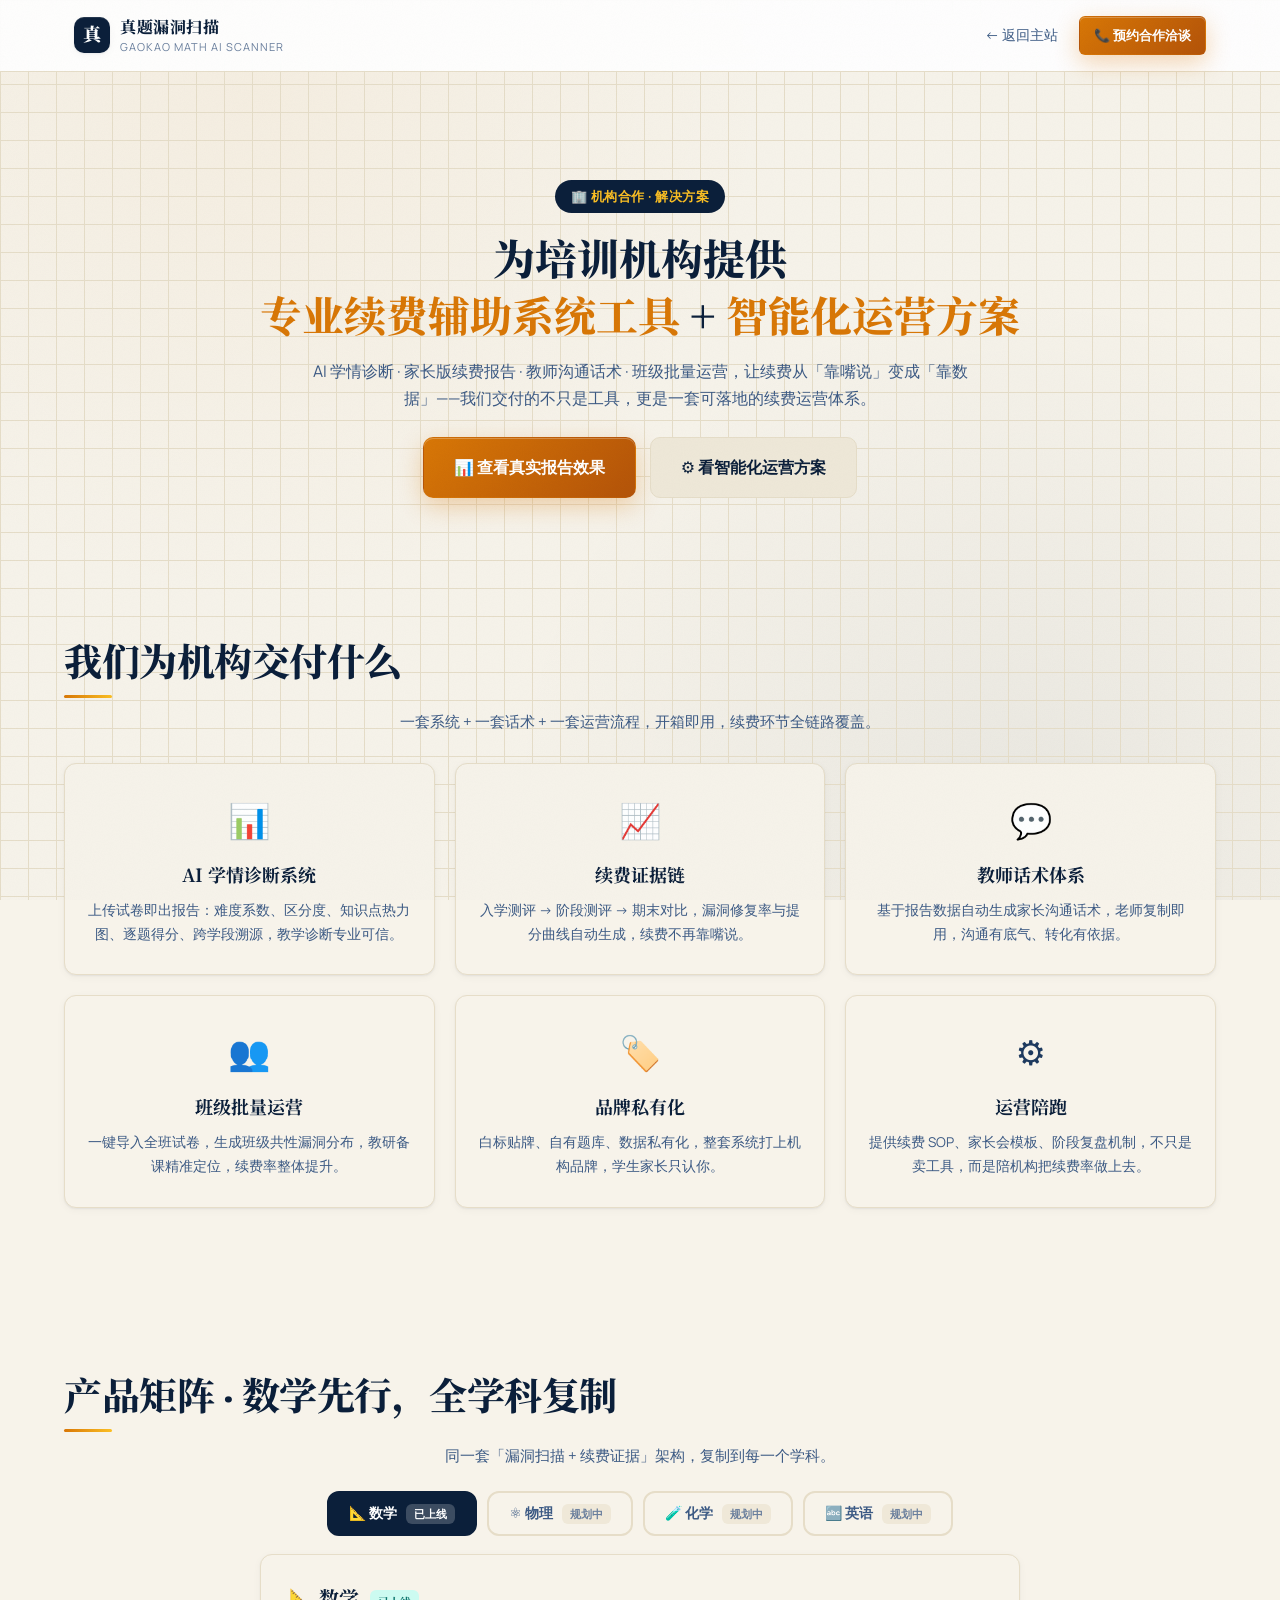
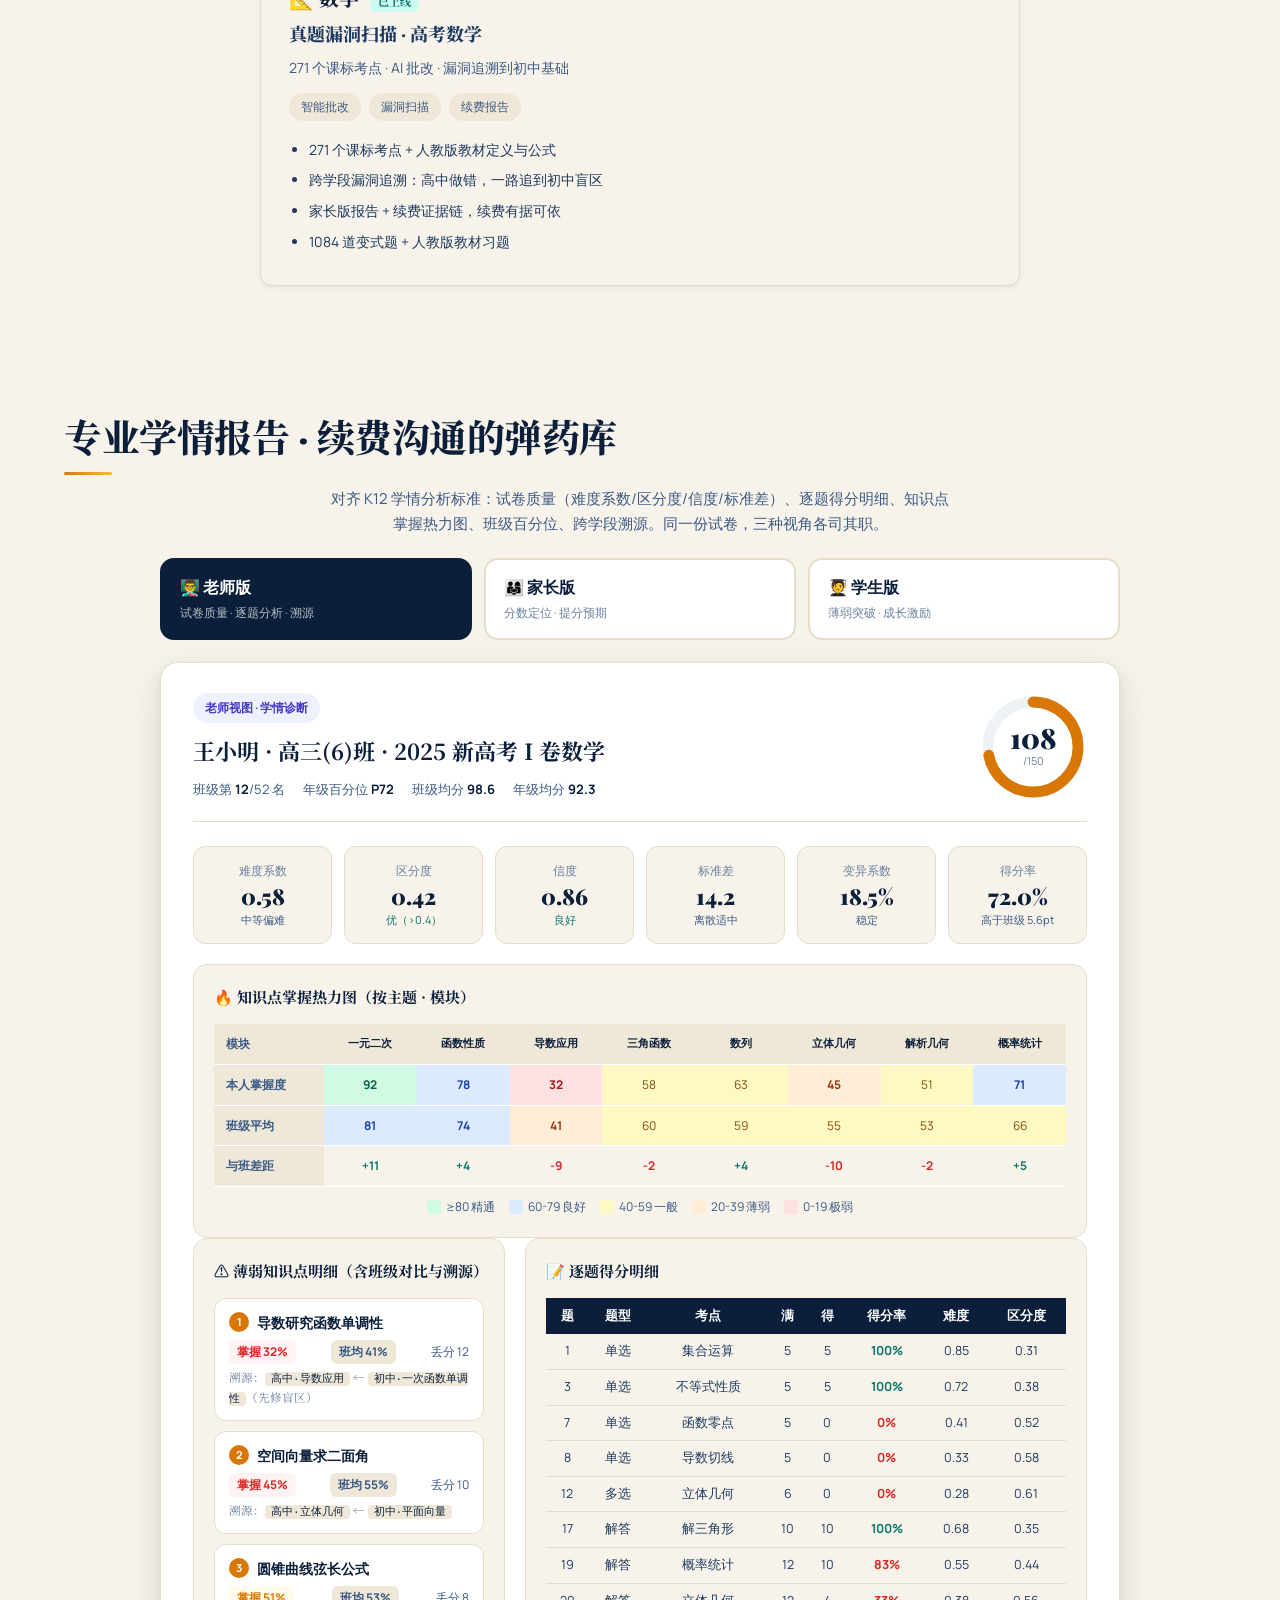
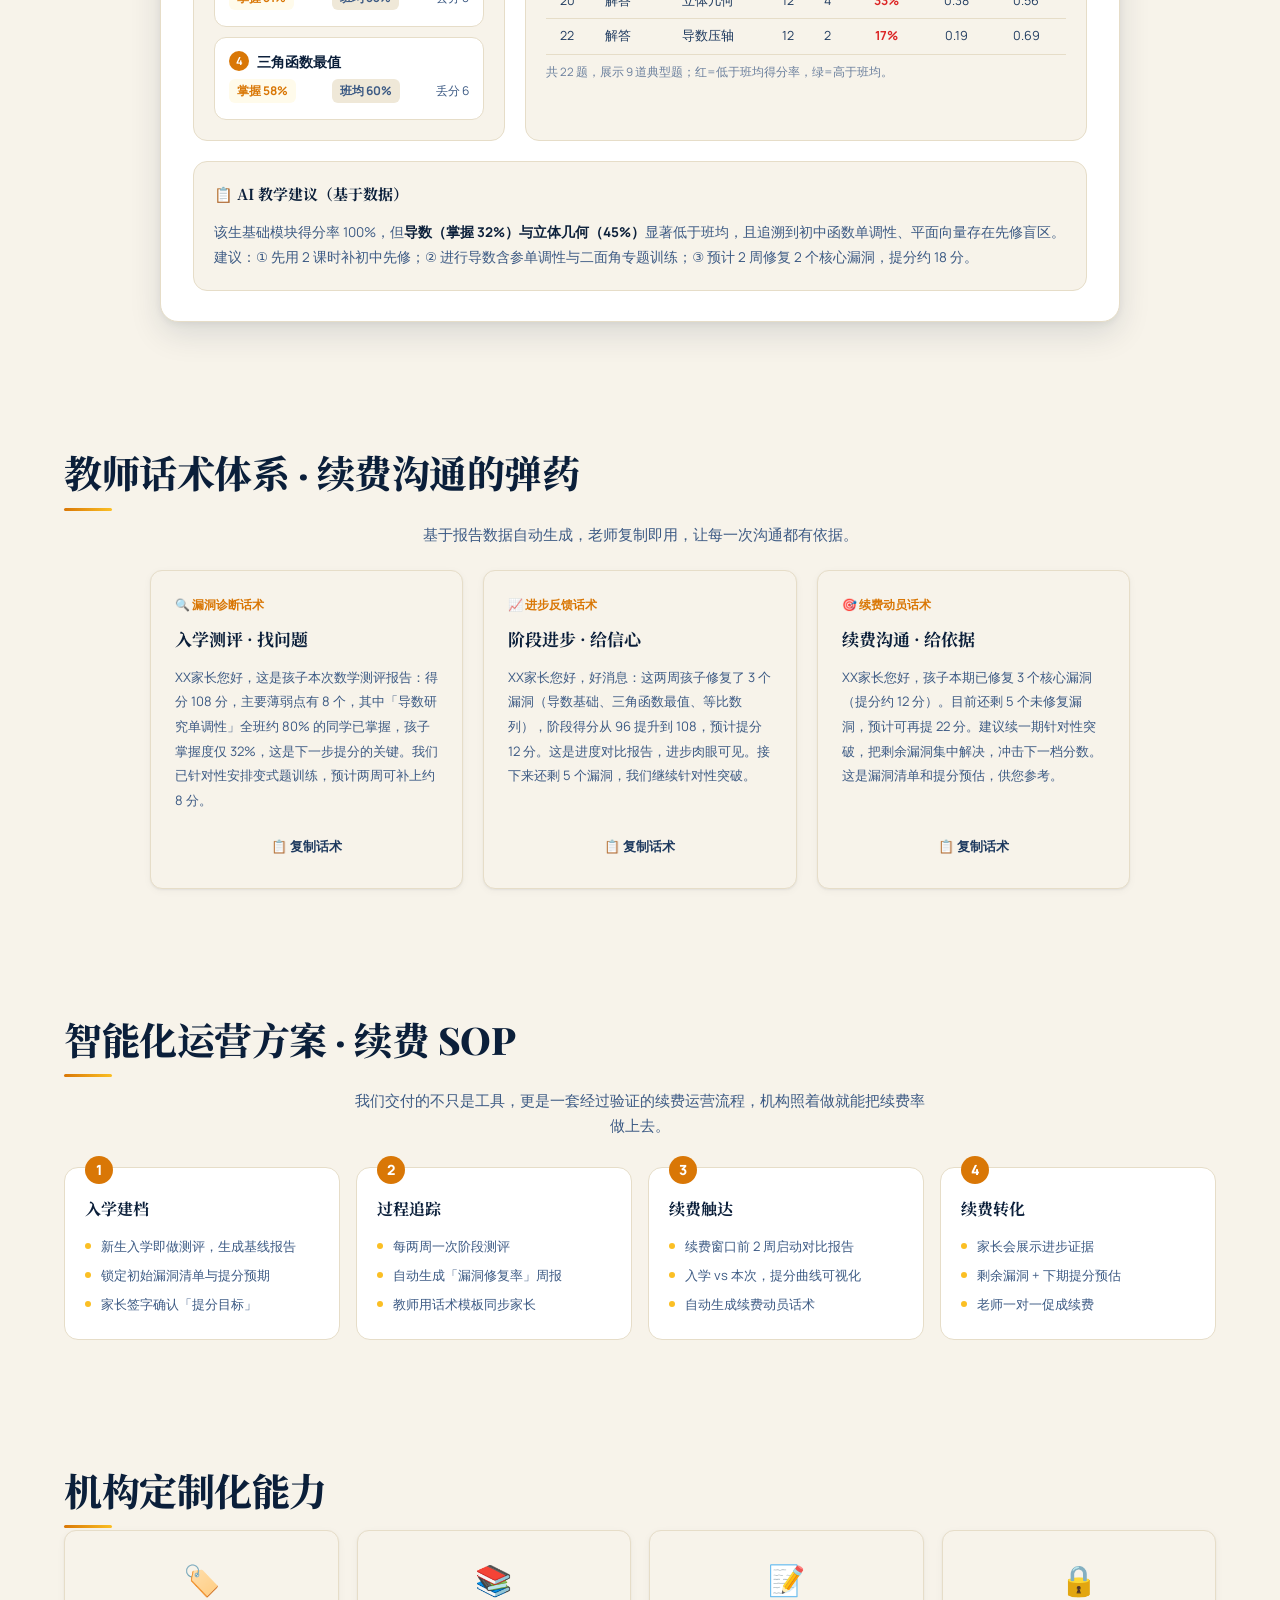
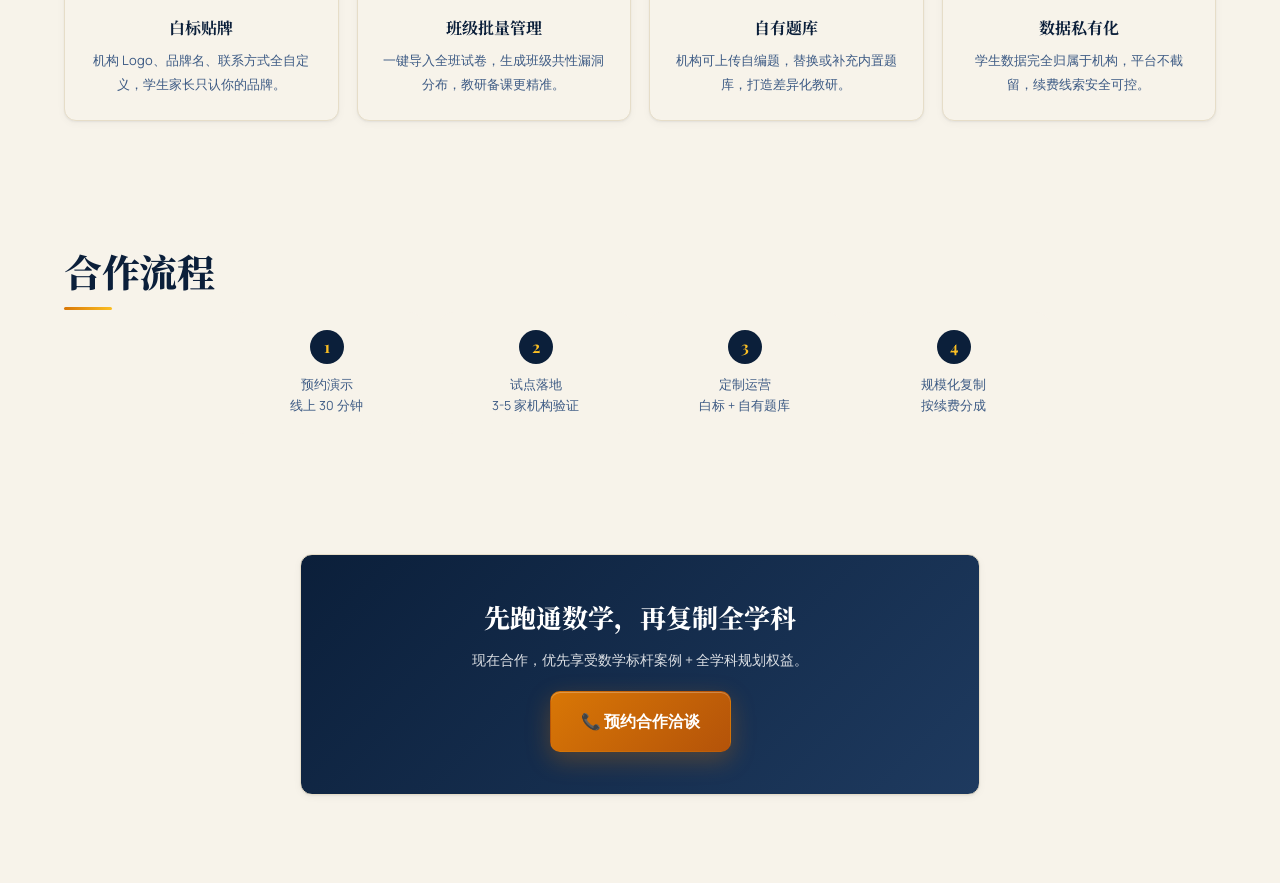
==== biz.html @ 9143e984 "feat(biz): 新增独立招商页 + 三角色专业学情报告 + 续费运营SOP - 新增 biz.html 独立招商页，B2B 视角重构为「续费辅助系统+智能化运营方案」 - 报告展示升级：试卷质量" ====
<!DOCTYPE html>
<html lang="zh-CN">
<head>
<meta charset="UTF-8">
<meta name="viewport" content="width=device-width, initial-scale=1.0">
<title>机构合作 · 续费辅助系统与智能化运营方案 | 真题漏洞扫描</title>
<meta name="description" content="为中小学培训机构提供专业的续费辅助系统工具与智能化运营方案：AI 学情诊断、家长版续费报告、教师沟通话术、班级批量运营。">
<link rel="stylesheet" href="assets/styles.css">
<style>
/* 独立页顶部导航 */
.biz-topnav{position:sticky;top:0;z-index:50;background:rgba(255,255,255,.92);backdrop-filter:blur(10px);border-bottom:1px solid var(--paper-line)}
.biz-topnav-inner{max-width:1180px;margin:0 auto;display:flex;align-items:center;justify-content:space-between;padding:14px 24px}
.biz-topnav .brand{display:flex;align-items:center;gap:10px;text-decoration:none}
.biz-topnav .brand-logo{width:36px;height:36px;border-radius:10px;background:var(--ink-deep);color:#fff;display:flex;align-items:center;justify-content:center;font-weight:900;font-size:18px}
.biz-topnav .brand-title{font-family:var(--font-display);font-weight:800;color:var(--ink-deep);font-size:16px}
.biz-topnav .brand-sub{font-size:11px;color:var(--ink-muted);letter-spacing:1px}
.biz-topnav .btn-link{color:var(--ink-soft);text-decoration:none;font-size:14px;margin-right:18px}
.biz-topnav .btn-link:hover{color:var(--accent)}

/* 运营方案 SOP */
.biz-sop{display:grid;grid-template-columns:repeat(4,1fr);gap:16px;margin-top:8px}
.biz-sop-step{background:#fff;border:1px solid var(--paper-line);border-radius:14px;padding:20px;position:relative;transition:all .2s}
.biz-sop-step:hover{transform:translateY(-3px);box-shadow:var(--shadow)}
.biz-sop-num{position:absolute;top:-12px;left:20px;width:28px;height:28px;border-radius:50%;background:var(--accent);color:#fff;font-weight:800;display:flex;align-items:center;justify-content:center;font-size:14px}
.biz-sop-step h4{font-family:var(--font-serif);font-size:16px;color:var(--ink-deep);margin:8px 0 10px}
.biz-sop-step ul{list-style:none;padding:0;margin:0}
.biz-sop-step li{font-size:13px;color:var(--ink-soft);padding:4px 0;padding-left:16px;position:relative;line-height:1.6}
.biz-sop-step li::before{content:"";position:absolute;left:0;top:11px;width:6px;height:6px;border-radius:50%;background:var(--accent-soft)}
</style>
</head>
<body>

<!-- 顶部导航 -->
<nav class="biz-topnav">
  <div class="biz-topnav-inner">
    <a href="index.html" class="brand">
      <div class="brand-logo">真</div>
      <div>
        <div class="brand-title">真题漏洞扫描</div>
        <div class="brand-sub">GAOKAO MATH AI SCANNER</div>
      </div>
    </a>
    <div>
      <a href="index.html" class="btn-link">← 返回主站</a>
      <a class="btn btn-primary btn-sm" href="#contact">📞 预约合作洽谈</a>
    </div>
  </div>
</nav>

<main>

<!-- ============ Hero ============ -->
<section class="biz-hero">
  <div class="container" style="padding-top:64px;padding-bottom:40px">
    <div class="biz-badge">🏢 机构合作 · 解决方案</div>
    <h1 style="font-family:var(--font-serif);font-size:clamp(28px,4vw,42px);font-weight:800;color:var(--ink-deep);max-width:820px;margin:16px auto 0;text-align:center;line-height:1.35">
      为培训机构提供<br>
      <em style="color:var(--accent);font-style:normal">专业续费辅助系统工具</em> + <em style="color:var(--accent);font-style:normal">智能化运营方案</em>
    </h1>
    <p class="section-sub" style="max-width:660px;margin:16px auto 0;text-align:center;font-size:16px">
      AI 学情诊断 · 家长版续费报告 · 教师沟通话术 · 班级批量运营，让续费从「靠嘴说」变成「靠数据」——我们交付的不只是工具，更是一套可落地的续费运营体系。
    </p>
    <div class="biz-hero-cta">
      <a class="btn btn-primary btn-lg" href="#report">📊 查看真实报告效果</a>
      <a class="btn btn-ghost btn-lg" href="#sop">⚙️ 看智能化运营方案</a>
    </div>
  </div>
</section>

<!-- ============ 我们提供什么 ============ -->
<section>
  <div class="container">
    <h2 class="section-title" style="text-align:center;margin-top:24px">我们为机构交付什么</h2>
    <p class="section-sub" style="text-align:center;max-width:560px;margin:10px auto 28px">一套系统 + 一套话术 + 一套运营流程，开箱即用，续费环节全链路覆盖。</p>
    <div class="biz-values">
      <div class="biz-value card">
        <div class="bv-icon">📊</div>
        <div class="bv-title">AI 学情诊断系统</div>
        <div class="bv-desc">上传试卷即出报告：难度系数、区分度、知识点热力图、逐题得分、跨学段溯源，教学诊断专业可信。</div>
      </div>
      <div class="biz-value card">
        <div class="bv-icon">📈</div>
        <div class="bv-title">续费证据链</div>
        <div class="bv-desc">入学测评 → 阶段测评 → 期末对比，漏洞修复率与提分曲线自动生成，续费不再靠嘴说。</div>
      </div>
      <div class="biz-value card">
        <div class="bv-icon">💬</div>
        <div class="bv-title">教师话术体系</div>
        <div class="bv-desc">基于报告数据自动生成家长沟通话术，老师复制即用，沟通有底气、转化有依据。</div>
      </div>
      <div class="biz-value card">
        <div class="bv-icon">👥</div>
        <div class="bv-title">班级批量运营</div>
        <div class="bv-desc">一键导入全班试卷，生成班级共性漏洞分布，教研备课精准定位，续费率整体提升。</div>
      </div>
      <div class="biz-value card">
        <div class="bv-icon">🏷️</div>
        <div class="bv-title">品牌私有化</div>
        <div class="bv-desc">白标贴牌、自有题库、数据私有化，整套系统打上机构品牌，学生家长只认你。</div>
      </div>
      <div class="biz-value card">
        <div class="bv-icon">⚙️</div>
        <div class="bv-title">运营陪跑</div>
        <div class="bv-desc">提供续费 SOP、家长会模板、阶段复盘机制，不只是卖工具，而是陪机构把续费率做上去。</div>
      </div>
    </div>
  </div>
</section>

<!-- ============ 产品矩阵 ============ -->
<section>
  <div class="container">
    <h2 class="section-title" style="text-align:center;margin-top:48px">产品矩阵 · 数学先行，全学科复制</h2>
    <p class="section-sub" style="text-align:center;max-width:520px;margin:10px auto 22px">同一套「漏洞扫描 + 续费证据」架构，复制到每一个学科。</p>
    <div class="biz-subject-tabs" id="bizSubjectTabs">
      <button class="biz-subject-tab active" data-subject="math">📐 数学 <span class="biz-live">已上线</span></button>
      <button class="biz-subject-tab" data-subject="phys">⚛️ 物理 <span class="biz-plan">规划中</span></button>
      <button class="biz-subject-tab" data-subject="chem">🧪 化学 <span class="biz-plan">规划中</span></button>
      <button class="biz-subject-tab" data-subject="eng">🔤 英语 <span class="biz-plan">规划中</span></button>
    </div>
    <div class="biz-subject-panel card" id="bizSubjectPanel"></div>
  </div>
</section>

<!-- ============ 专业学情报告（卖点核心） ============ -->
<section id="report">
  <div class="container">
    <h2 class="section-title" style="text-align:center;margin-top:56px">专业学情报告 · 续费沟通的弹药库</h2>
    <p class="section-sub" style="text-align:center;max-width:620px;margin:10px auto 22px">对齐 K12 学情分析标准：试卷质量（难度系数/区分度/信度/标准差）、逐题得分明细、知识点掌握热力图、班级百分位、跨学段溯源。同一份试卷，三种视角各司其职。</p>

    <div class="biz-roles">
      <div class="biz-role-tabs" id="bizRoleTabs">
        <button class="biz-role-tab active" data-role="teacher"><b>👨‍🏫 老师版</b><span>试卷质量 · 逐题分析 · 溯源</span></button>
        <button class="biz-role-tab" data-role="parent"><b>👨‍👩‍👧 家长版</b><span>分数定位 · 提分预期</span></button>
        <button class="biz-role-tab" data-role="student"><b>🧑‍🎓 学生版</b><span>薄弱突破 · 成长激励</span></button>
      </div>

      <!-- 老师版 -->
      <div class="biz-role-panel active" data-role="teacher">
        <div class="rr-head">
          <div class="rr-title">
            <div class="rr-tag rr-tag-teacher">老师视图 · 学情诊断</div>
            <h3>王小明 · 高三(6)班 · 2025 新高考 I 卷数学</h3>
            <div class="rr-meta-line">
              <span>班级第 <b>12</b>/52 名</span>
              <span>年级百分位 <b>P72</b></span>
              <span>班级均分 <b>98.6</b></span>
              <span>年级均分 <b>92.3</b></span>
            </div>
          </div>
          <div class="rr-score-ring">
            <svg viewBox="0 0 120 120" width="108" height="108">
              <circle cx="60" cy="60" r="50" fill="none" stroke="#eef2f7" stroke-width="12"/>
              <circle cx="60" cy="60" r="50" fill="none" stroke="#d97706" stroke-width="12" stroke-linecap="round" stroke-dasharray="314" stroke-dashoffset="88" transform="rotate(-90 60 60)"/>
            </svg>
            <div class="rr-score-text"><b>108</b><i>/150</i></div>
          </div>
        </div>

        <div class="rr-quality">
          <div class="rq-item"><div class="rq-label">难度系数</div><div class="rq-val">0.58</div><div class="rq-tip">中等偏难</div></div>
          <div class="rq-item"><div class="rq-label">区分度</div><div class="rq-val">0.42</div><div class="rq-tip rq-ok">优（>0.4）</div></div>
          <div class="rq-item"><div class="rq-label">信度</div><div class="rq-val">0.86</div><div class="rq-tip rq-ok">良好</div></div>
          <div class="rq-item"><div class="rq-label">标准差</div><div class="rq-val">14.2</div><div class="rq-tip">离散适中</div></div>
          <div class="rq-item"><div class="rq-label">变异系数</div><div class="rq-val">18.5%</div><div class="rq-tip">稳定</div></div>
          <div class="rq-item"><div class="rq-label">得分率</div><div class="rq-val">72.0%</div><div class="rq-tip">高于班级 5.6pt</div></div>
        </div>

        <div class="rr-card">
          <div class="rr-card-title">🔥 知识点掌握热力图（按主题 · 模块）</div>
          <div class="rr-heatmap">
            <div class="rh-row rh-head">
              <div class="rh-module">模块</div>
              <div class="rh-cell">一元二次</div><div class="rh-cell">函数性质</div><div class="rh-cell">导数应用</div>
              <div class="rh-cell">三角函数</div><div class="rh-cell">数列</div><div class="rh-cell">立体几何</div>
              <div class="rh-cell">解析几何</div><div class="rh-cell">概率统计</div>
            </div>
            <div class="rh-row">
              <div class="rh-module">本人掌握度</div>
              <div class="rh-cell l5">92</div><div class="rh-cell l4">78</div><div class="rh-cell l1">32</div>
              <div class="rh-cell l3">58</div><div class="rh-cell l3">63</div><div class="rh-cell l2">45</div>
              <div class="rh-cell l3">51</div><div class="rh-cell l4">71</div>
            </div>
            <div class="rh-row">
              <div class="rh-module">班级平均</div>
              <div class="rh-cell l4">81</div><div class="rh-cell l4">74</div><div class="rh-cell l2">41</div>
              <div class="rh-cell l3">60</div><div class="rh-cell l3">59</div><div class="rh-cell l3">55</div>
              <div class="rh-cell l3">53</div><div class="rh-cell l3">66</div>
            </div>
            <div class="rh-row">
              <div class="rh-module">与班差距</div>
              <div class="rh-cell up">+11</div><div class="rh-cell up">+4</div><div class="rh-cell down">-9</div>
              <div class="rh-cell down">-2</div><div class="rh-cell up">+4</div><div class="rh-cell down">-10</div>
              <div class="rh-cell down">-2</div><div class="rh-cell up">+5</div>
            </div>
          </div>
          <div class="rh-legend">
            <span><i class="l5"></i>≥80 精通</span><span><i class="l4"></i>60-79 良好</span>
            <span><i class="l3"></i>40-59 一般</span><span><i class="l2"></i>20-39 薄弱</span><span><i class="l1"></i>0-19 极弱</span>
          </div>
        </div>

        <div class="rr-grid">
          <div class="rr-card">
            <div class="rr-card-title">⚠️ 薄弱知识点明细（含班级对比与溯源）</div>
            <ul class="rr-vuln-list">
              <li>
                <div class="rv-name"><b>1</b> 导数研究函数单调性</div>
                <div class="rv-meta"><em class="bad">掌握 32%</em> <em class="rv-cls">班均 41%</em> 丢分 12</div>
                <div class="rv-trace">溯源：<code>高中·导数应用</code> ← <code>初中·一次函数单调性</code>（先修盲区）</div>
              </li>
              <li>
                <div class="rv-name"><b>2</b> 空间向量求二面角</div>
                <div class="rv-meta"><em class="bad">掌握 45%</em> <em class="rv-cls">班均 55%</em> 丢分 10</div>
                <div class="rv-trace">溯源：<code>高中·立体几何</code> ← <code>初中·平面向量</code></div>
              </li>
              <li>
                <div class="rv-name"><b>3</b> 圆锥曲线弦长公式</div>
                <div class="rv-meta"><em class="mid">掌握 51%</em> <em class="rv-cls">班均 53%</em> 丢分 8</div>
              </li>
              <li>
                <div class="rv-name"><b>4</b> 三角函数最值</div>
                <div class="rv-meta"><em class="mid">掌握 58%</em> <em class="rv-cls">班均 60%</em> 丢分 6</div>
              </li>
            </ul>
          </div>

          <div class="rr-card">
            <div class="rr-card-title">📝 逐题得分明细</div>
            <div class="rr-table-wrap">
              <table class="rr-table">
                <thead><tr><th>题</th><th>题型</th><th>考点</th><th>满</th><th>得</th><th>得分率</th><th>难度</th><th>区分度</th></tr></thead>
                <tbody>
                  <tr><td>1</td><td>单选</td><td>集合运算</td><td>5</td><td>5</td><td class="t-ok">100%</td><td>0.85</td><td>0.31</td></tr>
                  <tr><td>3</td><td>单选</td><td>不等式性质</td><td>5</td><td>5</td><td class="t-ok">100%</td><td>0.72</td><td>0.38</td></tr>
                  <tr><td>7</td><td>单选</td><td>函数零点</td><td>5</td><td>0</td><td class="t-bad">0%</td><td>0.41</td><td>0.52</td></tr>
                  <tr><td>8</td><td>单选</td><td>导数切线</td><td>5</td><td>0</td><td class="t-bad">0%</td><td>0.33</td><td>0.58</td></tr>
                  <tr><td>12</td><td>多选</td><td>立体几何</td><td>6</td><td>0</td><td class="t-bad">0%</td><td>0.28</td><td>0.61</td></tr>
                  <tr><td>17</td><td>解答</td><td>解三角形</td><td>10</td><td>10</td><td class="t-ok">100%</td><td>0.68</td><td>0.35</td></tr>
                  <tr><td>19</td><td>解答</td><td>概率统计</td><td>12</td><td>10</td><td class="t-mid">83%</td><td>0.55</td><td>0.44</td></tr>
                  <tr><td>20</td><td>解答</td><td>立体几何</td><td>12</td><td>4</td><td class="t-bad">33%</td><td>0.38</td><td>0.56</td></tr>
                  <tr><td>22</td><td>解答</td><td>导数压轴</td><td>12</td><td>2</td><td class="t-bad">17%</td><td>0.19</td><td>0.69</td></tr>
                </tbody>
              </table>
            </div>
            <div class="rr-table-note">共 22 题，展示 9 道典型题；红=低于班均得分率，绿=高于班均。</div>
          </div>
        </div>

        <div class="rr-card rr-teach-suggest">
          <div class="rr-card-title">📋 AI 教学建议（基于数据）</div>
          <p>该生基础模块得分率 100%，但<b>导数（掌握 32%）与立体几何（45%）</b>显著低于班均，且追溯到初中函数单调性、平面向量存在先修盲区。建议：① 先用 2 课时补初中先修；② 进行导数含参单调性与二面角专题训练；③ 预计 2 周修复 2 个核心漏洞，提分约 18 分。</p>
        </div>
      </div>

      <!-- 家长版 -->
      <div class="biz-role-panel" data-role="parent">
        <div class="rr-head">
          <div class="rr-title">
            <div class="rr-tag rr-tag-parent">家长视图 · 孩子学得怎么样</div>
            <h3>王小明 · 数学测评报告</h3>
            <p class="rr-parent-conclusion">孩子数学处于<b class="text-accent">中上水平</b>（班级前 23%），基础扎实，主要卡在<b>导数和立体几何</b>两道压轴大题。针对性补一补，还能再上一个台阶。</p>
          </div>
        </div>

        <div class="rr-parent-stats">
          <div class="rps-item"><div class="rps-num">108<span>分</span></div><div class="rps-label">本次得分 / 150</div><div class="rps-bar"><i style="width:72%"></i></div></div>
          <div class="rps-item rps-gain"><div class="rps-num">+22<span>分</span></div><div class="rps-label">预计可提分</div><div class="rps-bar rps-bar-green"><i style="width:55%"></i></div></div>
          <div class="rps-item"><div class="rps-num">8<span>个</span></div><div class="rps-label">核心漏洞</div><div class="rps-bar"><i style="width:30%"></i></div></div>
        </div>

        <div class="rr-card">
          <div class="rr-card-title">📊 孩子在班里的位置</div>
          <div class="rr-dist">
            <svg viewBox="0 0 520 120" class="rr-dist-svg">
              <rect x="30" y="70" width="40" height="40" fill="#eef2f7" rx="3"/>
              <rect x="78" y="55" width="40" height="55" fill="#eef2f7" rx="3"/>
              <rect x="126" y="35" width="40" height="75" fill="#eef2f7" rx="3"/>
              <rect x="174" y="20" width="40" height="90" fill="#d97706" rx="3"/>
              <rect x="222" y="30" width="40" height="80" fill="#eef2f7" rx="3"/>
              <rect x="270" y="45" width="40" height="65" fill="#eef2f7" rx="3"/>
              <rect x="318" y="60" width="40" height="50" fill="#eef2f7" rx="3"/>
              <rect x="366" y="75" width="40" height="35" fill="#eef2f7" rx="3"/>
              <rect x="414" y="88" width="40" height="22" fill="#eef2f7" rx="3"/>
              <text x="50" y="118" text-anchor="middle" font-size="10" fill="#6a7f9d">60-</text>
              <text x="98" y="118" text-anchor="middle" font-size="10" fill="#6a7f9d">70-</text>
              <text x="146" y="118" text-anchor="middle" font-size="10" fill="#6a7f9d">80-</text>
              <text x="194" y="118" text-anchor="middle" font-size="10" fill="#6a7f9d">90-</text>
              <text x="242" y="118" text-anchor="middle" font-size="10" fill="#6a7f9d">100-</text>
              <text x="290" y="118" text-anchor="middle" font-size="10" fill="#6a7f9d">110-</text>
              <text x="338" y="118" text-anchor="middle" font-size="10" fill="#6a7f9d">120-</text>
              <text x="386" y="118" text-anchor="middle" font-size="10" fill="#6a7f9d">130-</text>
              <text x="434" y="118" text-anchor="middle" font-size="10" fill="#6a7f9d">140+</text>
              <line x1="194" y1="10" x2="194" y2="18" stroke="#dc2626" stroke-width="2"/>
              <polygon points="188,18 200,18 194,24" fill="#dc2626"/>
              <text x="194" y="6" text-anchor="middle" font-size="11" fill="#dc2626" font-weight="700">你 108</text>
            </svg>
            <div class="rr-dist-note">班级 52 人，孩子排第 12 名，处于班级前 23%，高于班级均分 9.4 分。</div>
          </div>
        </div>

        <div class="rr-card">
          <div class="rr-card-title">📈 进步曲线 · 续费证据</div>
          <svg viewBox="0 0 520 160" class="rr-curve">
            <line x1="40" y1="10" x2="40" y2="130" stroke="#e5e9f0"/>
            <line x1="40" y1="130" x2="510" y2="130" stroke="#e5e9f0"/>
            <line x1="40" y1="70" x2="510" y2="70" stroke="#eef2f7" stroke-dasharray="4 4"/>
            <polyline points="70,95 160,82 250,70 340,48 430,30" fill="none" stroke="#d97706" stroke-width="3" stroke-linecap="round" stroke-linejoin="round"/>
            <circle cx="70" cy="95" r="5" fill="#fff" stroke="#d97706" stroke-width="2.5"/>
            <circle cx="160" cy="82" r="5" fill="#fff" stroke="#d97706" stroke-width="2.5"/>
            <circle cx="250" cy="70" r="5" fill="#fff" stroke="#d97706" stroke-width="2.5"/>
            <circle cx="340" cy="48" r="5" fill="#fff" stroke="#d97706" stroke-width="2.5"/>
            <circle cx="430" cy="30" r="6" fill="#d97706"/>
            <text x="70" y="118" text-anchor="middle" font-size="11" fill="#6a7f9d">入学 90</text>
            <text x="160" y="118" text-anchor="middle" font-size="11" fill="#6a7f9d">第1周 96</text>
            <text x="250" y="118" text-anchor="middle" font-size="11" fill="#6a7f9d">第2周 102</text>
            <text x="340" y="118" text-anchor="middle" font-size="11" fill="#6a7f9d">第3周 108</text>
            <text x="430" y="118" text-anchor="middle" font-size="11" fill="#6a7f9d">第4周</text>
            <text x="430" y="20" text-anchor="middle" font-size="13" fill="#d97706" font-weight="700">预计 130</text>
          </svg>
          <div class="rr-curve-note">入学 90 分 → 本次 108 分，4 周提分 18 分；已修复 3 个漏洞，剩余 5 个，预计再提 22 分可达 130。</div>
        </div>

        <div class="rr-speech-box">
          <div class="rr-speech-label">💬 老师给家长的话（基于报告自动生成）</div>
          <p>"XX家长您好，孩子本次数学 108 分，班级第 12 名（前 23%），基础扎实。主要薄弱点是导数和立体几何，我们已经安排了针对性训练，4 周已提 18 分。按这个进度，再补一期有望冲到 130 分。"</p>
        </div>
      </div>

      <!-- 学生版 -->
      <div class="biz-role-panel" data-role="student">
        <div class="rr-head">
          <div class="rr-title">
            <div class="rr-tag rr-tag-student">学生视图 · 我的提分任务</div>
            <h3>嗨，王小明 👋 这份卷子你拿了 108 分</h3>
            <p class="rr-student-conclusion">基础很棒！还有 <b class="text-accent">8 个小漏洞</b>等你修复，堵完它们你就能上 <b class="text-accent">130 分</b>。</p>
          </div>
          <div class="rr-badge-big">🎯 当前段位：<b>钻石 II</b></div>
        </div>

        <div class="rr-student-mission">
          <div class="rr-card-title" style="margin-bottom:14px">🔥 今日待修复漏洞（闯关任务）</div>
          <div class="rr-mission-list">
            <div class="rr-mission">
              <div class="rm-rank">Lv.1</div>
              <div class="rm-body"><div class="rm-name">导数研究函数单调性</div><div class="rm-bar"><i style="width:32%"></i></div></div>
              <div class="rm-reward">修复 +12 分</div>
              <button class="btn btn-primary btn-sm">去刷题</button>
            </div>
            <div class="rr-mission">
              <div class="rm-rank">Lv.2</div>
              <div class="rm-body"><div class="rm-name">空间向量求二面角</div><div class="rm-bar"><i style="width:45%"></i></div></div>
              <div class="rm-reward">修复 +10 分</div>
              <button class="btn btn-primary btn-sm">去刷题</button>
            </div>
            <div class="rr-mission">
              <div class="rm-rank">Lv.3</div>
              <div class="rm-body"><div class="rm-name">圆锥曲线弦长公式</div><div class="rm-bar"><i style="width:51%"></i></div></div>
              <div class="rm-reward">修复 +8 分</div>
              <button class="btn btn-ghost btn-sm">稍后</button>
            </div>
          </div>
        </div>

        <div class="rr-card">
          <div class="rr-card-title">🏆 你的成长足迹</div>
          <div class="rr-student-progress">
            <div class="rsp-item"><b>3</b><i>已修复漏洞</i></div>
            <div class="rsp-item rsp-up"><b>+18</b><i>已提分</i></div>
            <div class="rsp-item"><b>12</b><i>连续打卡</i></div>
            <div class="rsp-item rsp-up"><b>8</b><i>待修复</i></div>
          </div>
          <div class="rr-encourage">💪 再坚持一下，下一个段位就是<b>钻石 I</b> 啦！</div>
        </div>
      </div>
    </div>
  </div>
</section>

<!-- ============ 教师话术体系 ============ -->
<section>
  <div class="container">
    <h2 class="section-title" style="text-align:center;margin-top:56px">教师话术体系 · 续费沟通的弹药</h2>
    <p class="section-sub" style="text-align:center;max-width:520px;margin:10px auto 22px">基于报告数据自动生成，老师复制即用，让每一次沟通都有依据。</p>
    <div class="biz-scripts" id="bizScripts"></div>
  </div>
</section>

<!-- ============ 智能化运营方案（续费 SOP） ============ -->
<section id="sop">
  <div class="container">
    <h2 class="section-title" style="text-align:center;margin-top:56px">智能化运营方案 · 续费 SOP</h2>
    <p class="section-sub" style="text-align:center;max-width:580px;margin:10px auto 28px">我们交付的不只是工具，更是一套经过验证的续费运营流程，机构照着做就能把续费率做上去。</p>
    <div class="biz-sop">
      <div class="biz-sop-step">
        <div class="biz-sop-num">1</div>
        <h4>入学建档</h4>
        <ul>
          <li>新生入学即做测评，生成基线报告</li>
          <li>锁定初始漏洞清单与提分预期</li>
          <li>家长签字确认「提分目标」</li>
        </ul>
      </div>
      <div class="biz-sop-step">
        <div class="biz-sop-num">2</div>
        <h4>过程追踪</h4>
        <ul>
          <li>每两周一次阶段测评</li>
          <li>自动生成「漏洞修复率」周报</li>
          <li>教师用话术模板同步家长</li>
        </ul>
      </div>
      <div class="biz-sop-step">
        <div class="biz-sop-num">3</div>
        <h4>续费触达</h4>
        <ul>
          <li>续费窗口前 2 周启动对比报告</li>
          <li>入学 vs 本次，提分曲线可视化</li>
          <li>自动生成续费动员话术</li>
        </ul>
      </div>
      <div class="biz-sop-step">
        <div class="biz-sop-num">4</div>
        <h4>续费转化</h4>
        <ul>
          <li>家长会展示进步证据</li>
          <li>剩余漏洞 + 下期提分预估</li>
          <li>老师一对一促成续费</li>
        </ul>
      </div>
    </div>
  </div>
</section>

<!-- ============ 机构定制化能力 ============ -->
<section>
  <div class="container">
    <h2 class="section-title" style="text-align:center;margin-top:56px">机构定制化能力</h2>
    <div class="biz-features">
      <div class="biz-feature card"><div class="bf-icon">🏷️</div><b>白标贴牌</b><p>机构 Logo、品牌名、联系方式全自定义，学生家长只认你的品牌。</p></div>
      <div class="biz-feature card"><div class="bf-icon">📚</div><b>班级批量管理</b><p>一键导入全班试卷，生成班级共性漏洞分布，教研备课更精准。</p></div>
      <div class="biz-feature card"><div class="bf-icon">📝</div><b>自有题库</b><p>机构可上传自编题，替换或补充内置题库，打造差异化教研。</p></div>
      <div class="biz-feature card"><div class="bf-icon">🔒</div><b>数据私有化</b><p>学生数据完全归属于机构，平台不截留，续费线索安全可控。</p></div>
    </div>
  </div>
</section>

<!-- ============ 合作流程 ============ -->
<section>
  <div class="container">
    <h2 class="section-title" style="text-align:center;margin-top:56px">合作流程</h2>
    <div class="biz-flow">
      <div class="biz-step"><b>1</b><p>预约演示<br>线上 30 分钟</p></div>
      <div class="biz-step"><b>2</b><p>试点落地<br>3-5 家机构验证</p></div>
      <div class="biz-step"><b>3</b><p>定制运营<br>白标 + 自有题库</p></div>
      <div class="biz-step"><b>4</b><p>规模化复制<br>按续费分成</p></div>
    </div>
  </div>
</section>

<!-- ============ CTA ============ -->
<section id="contact">
  <div class="container">
    <div class="biz-cta card" style="text-align:center;margin:56px auto;max-width:680px">
      <h3>先跑通数学，再复制全学科</h3>
      <p>现在合作，优先享受数学标杆案例 + 全学科规划权益。</p>
      <a class="btn btn-primary btn-lg">📞 预约合作洽谈</a>
    </div>
  </div>
</section>

</main>

<script>
// 学科矩阵数据
const BIZ_SUBJECTS = {
  math: { icon:'📐', name:'数学', status:'已上线', title:'真题漏洞扫描 · 高考数学', desc:'271 个课标考点 · AI 批改 · 漏洞追溯到初中基础', tags:['智能批改','漏洞扫描','续费报告'], points:['271 个课标考点 + 人教版教材定义与公式','跨学段漏洞追溯：高中做错，一路追到初中盲区','家长版报告 + 续费证据链，续费有据可依','1084 道变式题 + 人教版教材习题'] },
  phys: { icon:'⚛️', name:'物理', status:'规划中', title:'物理漏洞扫描 · 同款架构', desc:'力学 / 电磁学专题漏洞定位 · 实验题错误溯源', tags:['物理建模','图像题','实验溯源'], points:['力学、电磁学、热学三大模块考点','图像题 / 实验题的错误模式定位','与数学同款家长版报告与续费证据链'] },
  chem: { icon:'🧪', name:'化学', status:'规划中', title:'化学错因诊断 · 同款架构', desc:'化学方程式 / 有机推断 / 实验探究', tags:['方程式','有机推断','实验探究'], points:['化学方程式书写与化学计算错因定位','有机推断的断键 / 成键逻辑溯源','与数学同款续费证据链'] },
  eng: { icon:'🔤', name:'英语', status:'规划中', title:'英语题型漏洞定位 · 同款架构', desc:'语法填空 / 阅读理解 / 写作', tags:['语法','阅读','写作'], points:['语法填空考点分类与错误定位','阅读题型（主旨 / 细节 / 推断）弱项识别','与数学同款家长版报告'] },
};
const BIZ_SCRIPTS = [
  { icon:'🔍', tag:'漏洞诊断话术', title:'入学测评 · 找问题', text:'XX家长您好，这是孩子本次数学测评报告：得分 108 分，主要薄弱点有 8 个，其中「导数研究单调性」全班约 80% 的同学已掌握，孩子掌握度仅 32%，这是下一步提分的关键。我们已针对性安排变式题训练，预计两周可补上约 8 分。' },
  { icon:'📈', tag:'进步反馈话术', title:'阶段进步 · 给信心', text:'XX家长您好，好消息：这两周孩子修复了 3 个漏洞（导数基础、三角函数最值、等比数列），阶段得分从 96 提升到 108，预计提分 12 分。这是进度对比报告，进步肉眼可见。接下来还剩 5 个漏洞，我们继续针对性突破。' },
  { icon:'🎯', tag:'续费动员话术', title:'续费沟通 · 给依据', text:'XX家长您好，孩子本期已修复 3 个核心漏洞（提分约 12 分）。目前还剩 5 个未修复漏洞，预计可再提 22 分。建议续一期针对性突破，把剩余漏洞集中解决，冲击下一档分数。这是漏洞清单和提分预估，供您参考。' },
];

const $ = (s, c=document) => c.querySelector(s);
const $$ = (s, c=document) => [...c.querySelectorAll(s)];

// 学科 tab
(function(){
  const tabs = $$('#bizSubjectTabs .biz-subject-tab');
  const panel = $('#bizSubjectPanel');
  function renderSubject(key){
    const s = BIZ_SUBJECTS[key]; if(!s) return;
    tabs.forEach(t => t.classList.toggle('active', t.dataset.subject === key));
    panel.innerHTML = `
      <div class="biz-subject-head">
        <div class="biz-subject-name">${s.icon} ${s.name} <span class="${s.status==='已上线'?'biz-live':'biz-plan'}">${s.status}</span></div>
        <div class="biz-subject-title">${s.title}</div>
        <div class="biz-subject-desc">${s.desc}</div>
      </div>
      <div class="biz-subject-tags">${s.tags.map(t=>`<span>${t}</span>`).join('')}</div>
      <ul class="biz-subject-points">${s.points.map(p=>`<li>${p}</li>`).join('')}</ul>`;
  }
  tabs.forEach(t => t.onclick = () => renderSubject(t.dataset.subject));
  renderSubject('math');
})();

// 报告角色 tab
(function(){
  $$('#bizRoleTabs .biz-role-tab').forEach(t => {
    t.onclick = () => {
      $$('#bizRoleTabs .biz-role-tab').forEach(x => x.classList.toggle('active', x === t));
      $$('.biz-role-panel').forEach(p => p.classList.toggle('active', p.dataset.role === t.dataset.role));
    };
  });
})();

// 话术渲染 + 复制
(function(){
  const el = $('#bizScripts');
  el.innerHTML = BIZ_SCRIPTS.map((s,i)=>`
    <div class="biz-script card">
      <div class="biz-script-tag">${s.icon} ${s.tag}</div>
      <div class="biz-script-title">${s.title}</div>
      <div class="biz-script-text">${s.text}</div>
      <button class="btn btn-outline btn-sm biz-copy" data-script="${i}">📋 复制话术</button>
    </div>`).join('');
  el.querySelectorAll('.biz-copy').forEach(b => {
    b.onclick = () => {
      const s = BIZ_SCRIPTS[+b.dataset.script];
      navigator.clipboard?.writeText(s.text).then(()=>{ const o=b.textContent; b.textContent='✅ 已复制'; setTimeout(()=>b.textContent=o,1500); });
    };
  });
})();
</script>

</body>
</html>
---- assets/styles.css ----
/* ==========================================================================
   真题漏洞扫描 · 高考数学AI个性化提分系统
   美学方向：学术编辑风 + 未来科技感
   主色：深海蓝（学术信任）+ 琥珀橙（焦点行动）
   背景：浅米白（试卷纸质感）+ 细网格纹理 + 噪点叠层
   字体：标题用衬线字体（Playfair Display/思源宋体）+ 正文无衬线
   ========================================================================== */

/* ---------- 0. CSS变量 + 字体加载 ---------- */
@import url('https://fonts.googleapis.com/css2?family=Playfair+Display:wght@600;700;800;900&family=Noto+Serif+SC:wght@500;600;700;900&family=Manrope:wght@300;400;500;600;700;800&display=swap');

:root{
  /* 主色系 */
  --ink-deep:#0b1f3a;          /* 深海蓝（主文字/标题）*/
  --ink:#1e3a5f;               /* 次级深蓝 */
  --ink-soft:#3c5a84;          /* 柔和蓝（说明文字）*/
  --ink-muted:#6a7f9d;         /* 辅助灰蓝（次要信息）*/
  --accent:#d97706;            /* 琥珀橙（行动号召/焦点）*/
  --accent-soft:#fbbf24;       /* 暖金黄（次级强调）*/
  --accent-deep:#b45309;       /* 深琥珀（按钮按下）*/
  --ok:#0f766e;                /* 成功青绿 */
  --ok-soft:#ccfbf1;
  --warn:#dc2626;              /* 危险红 */
  --warn-soft:#fee2e2;

  /* 背景纸质感 */
  --paper:#f7f3ea;             /* 米白纸色（主背景）*/
  --paper-dark:#efe8d8;        /* 稍深纸色（卡片/区块背景）*/
  --paper-line:#e6ddc8;        /* 分隔线 */
  --rule:#d4c9a8;              /* 深一点的线 */

  /* 尺寸 & 圆角 & 阴影 */
  --radius-sm:6px;
  --radius:12px;
  --radius-lg:20px;
  --shadow-sm:0 1px 2px rgba(11,31,58,.06), 0 2px 8px rgba(11,31,58,.04);
  --shadow:0 4px 12px rgba(11,31,58,.08), 0 8px 24px rgba(11,31,58,.05);
  --shadow-lg:0 12px 32px rgba(11,31,58,.12), 0 2px 6px rgba(11,31,58,.06);

  /* 字体 */
  --font-display:"Playfair Display","Noto Serif SC","Source Han Serif SC",Georgia,serif;
  --font-serif:"Noto Serif SC","Source Han Serif SC","SimSun",serif;
  --font-body:"Manrope","PingFang SC","Microsoft YaHei",system-ui,-apple-system,sans-serif;

  /* 动效 */
  --ease:cubic-bezier(.4,.0,.2,1);
  --t:.35s;
}

/* ---------- 1. 重置 & 全局 ---------- */
*,*::before,*::after{box-sizing:border-box;margin:0;padding:0}
html{scroll-behavior:smooth;-webkit-text-size-adjust:100%}
body{
  font-family:var(--font-body);
  color:var(--ink);
  background-color:var(--paper);
  background-image:
    /* 细网格纹理 */
    linear-gradient(var(--paper-line) 1px, transparent 1px),
    linear-gradient(90deg, var(--paper-line) 1px, transparent 1px),
    /* 四角渐变暗角 */
    radial-gradient(circle at 20% 10%, rgba(217,119,6,.04), transparent 40%),
    radial-gradient(circle at 80% 90%, rgba(11,31,58,.05), transparent 40%);
  background-size:28px 28px, 28px 28px, 100% 100%, 100% 100%;
  background-attachment:fixed;
  line-height:1.65;
  min-height:100vh;
  overflow-x:hidden;
}
img{max-width:100%;display:block}
a{color:var(--accent);text-decoration:none;transition:color var(--t) var(--ease)}
a:hover{color:var(--accent-deep)}
button{font-family:inherit;cursor:pointer;border:none;background:none;color:inherit}
input,select,textarea{font-family:inherit;font-size:inherit;color:inherit}

/* 噪点叠层（纸质印刷感）*/
body::before{
  content:"";
  position:fixed;inset:0;
  background-image:url("data:image/svg+xml;utf8,<svg xmlns='http://www.w3.org/2000/svg' width='180' height='180'><filter id='n'><feTurbulence type='fractalNoise' baseFrequency='0.9' numOctaves='2' stitchTiles='stitch'/><feColorMatrix values='0 0 0 0 0.04  0 0 0 0 0.12  0 0 0 0 0.22  0 0 0 0.06 0'/></filter><rect width='100%' height='100%' filter='url(%23n)'/></svg>");
  opacity:.35;pointer-events:none;z-index:9999;mix-blend-mode:multiply;
}

/* ---------- 2. 顶部导航 ---------- */
.nav{
  position:sticky;top:0;z-index:100;
  backdrop-filter:blur(10px);
  background:rgba(247,243,234,.85);
  border-bottom:1px solid var(--paper-line);
}
.nav-inner{
  max-width:1200px;margin:0 auto;padding:14px 24px;
  display:flex;align-items:center;justify-content:space-between;gap:16px;
}
.brand{display:flex;align-items:center;gap:10px}
.brand-logo{
  width:38px;height:38px;border-radius:10px;
  background:linear-gradient(135deg,var(--ink-deep),var(--ink));
  display:grid;place-items:center;color:var(--accent-soft);
  font-family:var(--font-display);font-weight:800;font-size:18px;
  box-shadow:var(--shadow-sm),inset 0 1px 0 rgba(255,255,255,.1);
  position:relative;overflow:hidden;
}
.brand-logo::after{
  content:"";position:absolute;inset:-50% 0 auto 0;height:50%;
  background:linear-gradient(180deg,rgba(251,191,36,.25),transparent);
  transform:skewY(-12deg);
}
.brand-title{font-family:var(--font-serif);font-weight:700;font-size:17px;color:var(--ink-deep);letter-spacing:.5px}
.brand-sub{font-size:11px;color:var(--ink-muted);letter-spacing:1.5px;text-transform:uppercase;margin-top:-2px}
.nav-links{display:flex;gap:4px;align-items:center}
.nav-link{
  padding:8px 14px;border-radius:var(--radius-sm);font-size:14px;font-weight:500;
  color:var(--ink-soft);transition:all var(--t) var(--ease);
  display:flex;align-items:center;gap:6px;
}
.nav-link:hover{background:var(--paper-dark);color:var(--ink)}
.nav-link.active{background:var(--ink-deep);color:var(--accent-soft);box-shadow:var(--shadow-sm)}
.nav-link.active::before{content:"●";color:var(--accent);font-size:8px}

/* 移动端汉堡 */
.nav-toggle{display:none;width:40px;height:40px;border-radius:8px;background:var(--paper-dark);color:var(--ink-deep);place-items:center}

/* ---------- 3. 容器 & 通用组件 ---------- */
.container{max-width:1200px;margin:0 auto;padding:32px 24px}
.section{padding:48px 0}
.section-title{
  font-family:var(--font-display);font-weight:800;font-size:clamp(24px,3.5vw,38px);
  color:var(--ink-deep);margin-bottom:8px;letter-spacing:-.5px;
  position:relative;display:inline-block;
}
.section-title::after{
  content:"";position:absolute;left:0;bottom:-6px;width:48px;height:3px;
  background:linear-gradient(90deg,var(--accent),var(--accent-soft));
  border-radius:3px;
}
.section-sub{color:var(--ink-soft);font-size:15px;max-width:640px;margin:18px 0 32px}

/* 徽章 */
.badge{
  display:inline-flex;align-items:center;gap:6px;
  padding:5px 12px;border-radius:999px;font-size:12px;font-weight:600;letter-spacing:.3px;
  border:1px solid var(--paper-line);background:var(--paper-dark);color:var(--ink-soft);
}
.badge-accent{background:linear-gradient(135deg,var(--accent),var(--accent-deep));color:#fff;border-color:transparent}
.badge-ok{background:var(--ok-soft);color:var(--ok);border-color:transparent}
.badge-warn{background:var(--warn-soft);color:var(--warn);border-color:transparent}

/* 按钮 */
.btn{
  display:inline-flex;align-items:center;justify-content:center;gap:8px;
  padding:12px 22px;border-radius:var(--radius-sm);font-weight:600;font-size:14.5px;
  transition:all var(--t) var(--ease);white-space:nowrap;
  border:1px solid transparent;
}
.btn-primary{
  background:linear-gradient(135deg,var(--accent),var(--accent-deep));color:#fff;
  box-shadow:0 8px 24px rgba(217,119,6,.3),inset 0 1px 0 rgba(255,255,255,.25);
}
.btn-primary:hover{transform:translateY(-1px);box-shadow:0 10px 28px rgba(217,119,6,.4),inset 0 1px 0 rgba(255,255,255,.3)}
.btn-primary:active{transform:translateY(0)}
.btn-ghost{background:var(--paper-dark);color:var(--ink-deep);border-color:var(--paper-line)}
.btn-ghost:hover{background:var(--paper-line);color:var(--ink-deep)}
.btn-dark{background:var(--ink-deep);color:var(--accent-soft)}
.btn-dark:hover{background:var(--ink);color:#fff}
.btn-block{display:flex;width:100%}
.btn-sm{padding:8px 14px;font-size:13px}
.btn-lg{padding:16px 30px;font-size:16px;border-radius:10px}

/* 卡片 */
.card{
  background:var(--paper);border:1px solid var(--paper-line);border-radius:var(--radius);
  padding:24px;box-shadow:var(--shadow-sm);
  position:relative;overflow:hidden;
  transition:transform var(--t) var(--ease),box-shadow var(--t) var(--ease);
}
.card:hover{transform:translateY(-2px);box-shadow:var(--shadow)}
.card-header{display:flex;align-items:center;justify-content:space-between;margin-bottom:16px;padding-bottom:16px;border-bottom:1px dashed var(--paper-line)}
.card-title{font-family:var(--font-serif);font-weight:700;font-size:18px;color:var(--ink-deep)}
.card-accent::before{
  content:"";position:absolute;top:0;left:0;width:4px;height:100%;
  background:linear-gradient(180deg,var(--accent),var(--accent-soft));
}

/* 进度条 */
.progress{
  position:relative;height:8px;background:var(--paper-dark);border-radius:999px;overflow:hidden;
  border:1px solid var(--paper-line);
}
.progress-bar{
  height:100%;border-radius:999px;
  background:linear-gradient(90deg,var(--accent),var(--accent-soft));
  transition:width .8s var(--ease);
  position:relative;
}
.progress-bar::after{
  content:"";position:absolute;inset:0;
  background:linear-gradient(90deg,transparent,rgba(255,255,255,.35),transparent);
  animation:shine 2s infinite;
}
@keyframes shine{0%{transform:translateX(-100%)}100%{transform:translateX(100%)}}

/* 标签云 */
.tag{
  display:inline-block;padding:4px 10px;border-radius:6px;font-size:12px;font-weight:500;
  background:var(--paper-dark);color:var(--ink-soft);border:1px solid var(--paper-line);
  margin:2px;transition:all var(--t) var(--ease);cursor:default;
}
.tag:hover{border-color:var(--accent);color:var(--accent);background:#fff8ef}
.tag-hot{background:var(--warn-soft);color:var(--warn);border-color:transparent}
.tag-good{background:var(--ok-soft);color:var(--ok);border-color:transparent}

/* ---------- 4. 页面路由控制（显示/隐藏）---------- */
.page{display:none;animation:pageIn .5s var(--ease)}
.page.active{display:block}
@keyframes pageIn{
  from{opacity:0;transform:translateY(12px)}
  to{opacity:1;transform:translateY(0)}
}

/* ---------- 5. 页面1：首页 Landing ---------- */
.hero{padding:64px 0 48px;position:relative}
.hero-grid{display:grid;grid-template-columns:1.15fr 1fr;gap:56px;align-items:center}
.hero-pre{
  display:inline-flex;align-items:center;gap:8px;
  padding:6px 14px;border-radius:999px;
  background:rgba(217,119,6,.08);color:var(--accent-deep);
  border:1px solid rgba(217,119,6,.2);
  font-size:12.5px;font-weight:600;letter-spacing:.3px;
  margin-bottom:20px;
}
.hero-pre::before{content:"◆";color:var(--accent);animation:pulse 1.5s infinite}
@keyframes pulse{0%,100%{opacity:1}50%{opacity:.4}}
.hero-title{
  font-family:var(--font-display);font-weight:900;
  font-size:clamp(34px,5.5vw,56px);
  color:var(--ink-deep);line-height:1.12;letter-spacing:-1px;
  margin-bottom:20px;
}
.hero-title em{
  font-style:normal;font-family:var(--font-serif);
  background:linear-gradient(135deg,var(--accent),var(--accent-deep));
  -webkit-background-clip:text;background-clip:text;color:transparent;
  padding:0 4px;position:relative;
}
.hero-title em::after{
  content:"";position:absolute;left:0;right:0;bottom:4px;height:14px;
  background:rgba(251,191,36,.25);z-index:-1;border-radius:4px;
  transform:rotate(-.5deg);
}
.hero-desc{font-size:17px;color:var(--ink-soft);max-width:540px;margin-bottom:32px;line-height:1.75}
.hero-cta{display:flex;gap:12px;flex-wrap:wrap;margin-bottom:32px}
.hero-stats{display:flex;gap:28px;padding-top:28px;border-top:1px dashed var(--paper-line)}
.hero-stat-num{font-family:var(--font-display);font-size:32px;font-weight:800;color:var(--ink-deep)}
.hero-stat-num small{font-size:16px;color:var(--accent);font-family:var(--font-body);font-weight:700}
.hero-stat-label{font-size:12.5px;color:var(--ink-muted);margin-top:-4px;letter-spacing:.3px}

/* Hero右侧：模拟报告预览卡 */
.hero-mockup{
  position:relative;
  transform:rotate(1.5deg);
  transition:transform .6s var(--ease);
}
.hero-mockup:hover{transform:rotate(0) scale(1.02)}
.hero-mockup::before{
  content:"";position:absolute;inset:-16px -12px -40px -20px;
  background:
    radial-gradient(ellipse at 30% 20%,rgba(217,119,6,.18),transparent 60%),
    radial-gradient(ellipse at 80% 80%,rgba(11,31,58,.15),transparent 60%);
  border-radius:28px;z-index:-1;filter:blur(20px);
}
.mockup-card{
  background:#fff;border-radius:18px;overflow:hidden;
  box-shadow:var(--shadow-lg),0 0 0 1px var(--paper-line);
  border:1px solid var(--paper-line);
}
.mockup-top{
  padding:14px 20px;background:var(--paper-dark);
  display:flex;align-items:center;gap:8px;
  border-bottom:1px solid var(--paper-line);
}
.mockup-dot{width:11px;height:11px;border-radius:50%}
.mockup-dot.r{background:#ef4444}.mockup-dot.y{background:#f59e0b}.mockup-dot.g{background:#10b981}
.mockup-title{margin-left:12px;font-size:13px;font-weight:600;color:var(--ink-soft)}
.mockup-body{padding:22px 22px 26px}
.mockup-head{display:flex;justify-content:space-between;align-items:flex-end;margin-bottom:18px}
.mockup-score-box{text-align:right}
.mockup-score{font-family:var(--font-display);font-size:42px;font-weight:900;color:var(--ink-deep);line-height:1}
.mockup-score small{font-size:16px;color:var(--ink-muted);font-family:var(--font-body);font-weight:600}
.mockup-sub{font-size:12px;color:var(--ink-muted);margin-top:2px}
.mockup-name{font-family:var(--font-serif);font-weight:700;font-size:18px;color:var(--ink-deep)}
.mockup-meta{font-size:12px;color:var(--ink-muted);margin-top:2px}
.mockup-radar{display:flex;align-items:center;gap:16px;margin:18px 0;padding:14px;background:var(--paper);border-radius:12px;border:1px dashed var(--paper-line)}
.mockup-radar svg{width:110px;height:110px;flex-shrink:0}
.mockup-radar-list{flex:1;font-size:12px}
.mockup-radar-item{display:flex;align-items:center;justify-content:space-between;padding:3px 0}
.mockup-radar-name{color:var(--ink-soft)}
.mockup-radar-val{font-weight:700;color:var(--ink-deep)}
.mockup-radar-val.bad{color:var(--warn)}
.mockup-radar-val.good{color:var(--ok)}
.mockup-vuln-title{font-size:13px;font-weight:700;color:var(--ink-deep);margin:14px 0 10px;display:flex;align-items:center;gap:6px}
.mockup-vuln-title::before{content:"⚠";color:var(--warn)}
.mockup-vuln{display:flex;flex-direction:column;gap:8px}
.mockup-vuln-item{display:flex;align-items:center;gap:10px;padding:8px 10px;background:var(--warn-soft);border-radius:8px}
.mockup-vuln-num{width:22px;height:22px;border-radius:6px;background:var(--warn);color:#fff;display:grid;place-items:center;font-size:11px;font-weight:800}
.mockup-vuln-name{font-size:12px;font-weight:600;color:var(--ink-deep);flex:1}
.mockup-vuln-rate{font-size:11px;color:var(--warn);font-weight:700}

/* 核心价值3卡片 */
.values{display:grid;grid-template-columns:repeat(3,1fr);gap:20px;margin-top:40px}
.value-card{padding:28px 24px}
.value-icon{
  width:52px;height:52px;border-radius:14px;
  display:grid;place-items:center;font-size:22px;margin-bottom:16px;
  background:linear-gradient(135deg,var(--paper-dark),#fff);
  border:1px solid var(--paper-line);
  box-shadow:inset 0 1px 0 #fff,var(--shadow-sm);
}
.value-title{font-family:var(--font-serif);font-weight:700;font-size:18px;color:var(--ink-deep);margin-bottom:8px}
.value-desc{font-size:14px;color:var(--ink-soft);line-height:1.7}

/* 数据对比条 */
.compare{display:grid;grid-template-columns:1fr 1fr;gap:40px;margin-top:40px;align-items:center}
.compare-left h3{font-family:var(--font-display);font-size:28px;color:var(--ink-deep);margin-bottom:14px}
.compare-left p{color:var(--ink-soft);font-size:15px;margin-bottom:24px}
.compare-item{margin-bottom:18px}
.compare-label{display:flex;justify-content:space-between;font-size:13px;font-weight:600;margin-bottom:6px}
.compare-label span:last-child{color:var(--accent)}
.compare-right{padding:32px;background:linear-gradient(135deg,var(--ink-deep),var(--ink));border-radius:var(--radius-lg);color:#fff;position:relative;overflow:hidden}
.compare-right::after{
  content:"";position:absolute;inset:0;
  background:radial-gradient(circle at 100% 0%,rgba(251,191,36,.15),transparent 40%);
}
.compare-right>*{position:relative;z-index:1}
.compare-quote{font-family:var(--font-serif);font-size:20px;line-height:1.6;margin-bottom:20px;color:#fff}
.compare-quote::before{content:"\201C";font-size:48px;color:var(--accent-soft);line-height:0;vertical-align:-.4em;margin-right:4px;font-family:var(--font-display)}
.compare-author{display:flex;align-items:center;gap:12px}
.compare-avatar{width:42px;height:42px;border-radius:50%;background:linear-gradient(135deg,var(--accent),var(--accent-soft));display:grid;place-items:center;color:#fff;font-weight:800}
.compare-author-name{font-weight:700;font-size:14px}
.compare-author-role{font-size:12px;color:rgba(255,255,255,.6)}

/* ---------- 6. 页面2：选择/上传真题页 ---------- */
.exam-grid{display:grid;grid-template-columns:1.1fr 1fr;gap:32px;align-items:start}
.exam-list{display:flex;flex-direction:column;gap:14px}
.exam-item{
  padding:22px 24px;background:var(--paper);
  border:1px solid var(--paper-line);border-radius:var(--radius);
  display:flex;align-items:center;justify-content:space-between;gap:16px;
  transition:all var(--t) var(--ease);cursor:pointer;
  position:relative;
}
.exam-item:hover{
  transform:translateX(6px);
  border-color:var(--accent);
  box-shadow:var(--shadow);
  background:#fff;
}
.exam-item.selected{
  border-color:var(--accent);
  background:linear-gradient(135deg,#fff8ef,var(--paper));
  box-shadow:var(--shadow);
}
.exam-item.selected::before{
  content:"";position:absolute;left:0;top:0;bottom:0;width:4px;
  background:linear-gradient(180deg,var(--accent),var(--accent-soft));
  border-radius:4px 0 0 4px;
}
.exam-left{display:flex;align-items:center;gap:16px}
.exam-year{
  width:64px;height:64px;border-radius:12px;
  background:linear-gradient(135deg,var(--ink-deep),var(--ink));
  display:flex;flex-direction:column;align-items:center;justify-content:center;
  color:var(--accent-soft);flex-shrink:0;
}
.exam-year-num{font-family:var(--font-display);font-weight:900;font-size:20px;line-height:1}
.exam-year-vol{font-size:10px;margin-top:2px;letter-spacing:1px;opacity:.8}
.exam-info h4{font-family:var(--font-serif);font-weight:700;font-size:16px;color:var(--ink-deep);margin-bottom:4px}
.exam-meta{display:flex;gap:10px;flex-wrap:wrap}
.exam-meta-item{font-size:12px;color:var(--ink-muted);display:flex;align-items:center;gap:4px}
.exam-meta-item b{color:var(--ink-soft);font-weight:600}
.exam-diff{display:flex;flex-direction:column;align-items:flex-end;gap:6px}
.exam-diff-label{font-size:11px;color:var(--ink-muted)}
.exam-diff-bar{width:80px;height:6px}
.exam-select{
  padding:7px 14px;border-radius:8px;font-size:12px;font-weight:700;
  background:var(--paper-dark);color:var(--ink-soft);
  transition:all var(--t) var(--ease);
}
.exam-item.selected .exam-select{
  background:var(--accent);color:#fff;
}

/* 上传卡片 */
.upload-card{
  padding:36px 28px;text-align:center;
  border:2px dashed var(--paper-line);border-radius:var(--radius-lg);
  background:var(--paper);transition:all var(--t) var(--ease);cursor:pointer;
}
.upload-card:hover{border-color:var(--accent);background:#fff8ef}
.upload-icon{
  width:72px;height:72px;border-radius:20px;margin:0 auto 16px;
  background:linear-gradient(135deg,var(--paper-dark),#fff);
  border:1px solid var(--paper-line);
  display:grid;place-items:center;font-size:32px;
  box-shadow:var(--shadow-sm);
}
.upload-title{font-family:var(--font-serif);font-weight:700;font-size:18px;color:var(--ink-deep);margin-bottom:6px}
.upload-desc{font-size:13px;color:var(--ink-muted);margin-bottom:18px}
.upload-tips{text-align:left;padding:16px;background:var(--paper-dark);border-radius:10px;margin-top:20px}
.upload-tips-title{font-size:12.5px;font-weight:700;color:var(--ink-deep);margin-bottom:8px;display:flex;align-items:center;gap:6px}
.upload-tips ul{list-style:none}
.upload-tips li{font-size:12px;color:var(--ink-soft);padding:4px 0;padding-left:18px;position:relative}
.upload-tips li::before{content:"✓";position:absolute;left:0;color:var(--ok);font-weight:700}

/* 选择页底部：做题模式 */
.mode-panel{
  margin-top:28px;padding:28px;border-radius:var(--radius-lg);
  background:linear-gradient(135deg,var(--paper-dark),var(--paper));
  border:1px solid var(--paper-line);
}
.mode-title{font-family:var(--font-serif);font-weight:700;font-size:18px;color:var(--ink-deep);margin-bottom:16px;display:flex;align-items:center;gap:8px}
.mode-options{display:grid;grid-template-columns:1fr 1fr;gap:14px}
.mode-option{
  padding:18px 20px;border-radius:var(--radius);
  border:2px solid var(--paper-line);background:var(--paper);
  cursor:pointer;transition:all var(--t) var(--ease);
}
.mode-option:hover{border-color:var(--ink-soft)}
.mode-option.selected{border-color:var(--accent);background:#fff8ef;box-shadow:var(--shadow-sm)}
.mode-head{display:flex;align-items:center;gap:10px;margin-bottom:8px}
.mode-icon{width:36px;height:36px;border-radius:10px;background:var(--paper-dark);display:grid;place-items:center;font-size:18px}
.mode-option.selected .mode-icon{background:var(--accent);color:#fff}
.mode-name{font-weight:700;font-size:15px;color:var(--ink-deep)}
.mode-desc{font-size:12.5px;color:var(--ink-muted);line-height:1.6}
.start-btn-wrap{margin-top:24px;display:flex;justify-content:flex-end}

/* ---------- 7. 页面3：逐题解析+考点标注页 ---------- */
.exam-header{
  display:flex;justify-content:space-between;align-items:center;flex-wrap:wrap;gap:16px;
  padding:24px 28px;background:linear-gradient(135deg,var(--ink-deep),var(--ink));
  border-radius:var(--radius-lg);color:#fff;margin-bottom:28px;position:relative;overflow:hidden;
}
.exam-header::after{
  content:"";position:absolute;inset:0;
  background:radial-gradient(circle at 100% 0%,rgba(251,191,36,.12),transparent 40%);
}
.exam-header>*{position:relative;z-index:1}
.exam-header-info h2{font-family:var(--font-serif);font-weight:700;font-size:22px;margin-bottom:6px}
.exam-header-info p{font-size:13px;color:rgba(255,255,255,.65)}
.exam-header-stats{display:flex;gap:28px}
.exam-stat{text-align:center}
.exam-stat-num{font-family:var(--font-display);font-size:28px;font-weight:800;color:var(--accent-soft)}
.exam-stat-label{font-size:11px;opacity:.7;letter-spacing:1px;text-transform:uppercase;margin-top:2px}

/* 答题概览 */
.q-overview{
  padding:20px 24px;margin-bottom:24px;
  background:var(--paper);border:1px solid var(--paper-line);border-radius:var(--radius);
}
.q-overview-title{font-family:var(--font-serif);font-weight:700;font-size:15px;color:var(--ink-deep);margin-bottom:12px;display:flex;align-items:center;gap:8px}
.q-grid{display:grid;grid-template-columns:repeat(12,1fr);gap:6px}
.q-cell{
  aspect-ratio:1/1;border-radius:8px;
  display:grid;place-items:center;
  font-size:12px;font-weight:700;cursor:pointer;
  transition:all var(--t) var(--ease);
  border:1px solid transparent;
  background:var(--paper-dark);color:var(--ink-soft);
}
.q-cell:hover{transform:scale(1.08);z-index:2}
.q-cell.correct{background:var(--ok-soft);color:var(--ok);border-color:rgba(15,118,110,.25)}
.q-cell.wrong{background:var(--warn-soft);color:var(--warn);border-color:rgba(220,38,38,.25)}
.q-cell.unanswered{background:var(--paper-dark);color:var(--ink-muted);border-style:dashed;border-color:var(--paper-line)}
.q-cell.current{box-shadow:0 0 0 2px var(--accent),0 6px 16px rgba(217,119,6,.25)}
.q-legend{display:flex;gap:16px;margin-top:14px;flex-wrap:wrap}
.q-legend-item{display:flex;align-items:center;gap:6px;font-size:12px;color:var(--ink-muted)}
.q-legend-box{width:14px;height:14px;border-radius:4px}

/* 题目详情区 */
.q-detail{
  padding:32px;background:var(--paper);border:1px solid var(--paper-line);
  border-radius:var(--radius-lg);box-shadow:var(--shadow-sm);
}
.q-head{
  display:flex;align-items:flex-start;justify-content:space-between;gap:20px;
  padding-bottom:20px;margin-bottom:24px;border-bottom:2px dashed var(--paper-line);flex-wrap:wrap;
}
.q-num{
  width:52px;height:52px;border-radius:14px;flex-shrink:0;
  background:linear-gradient(135deg,var(--accent),var(--accent-deep));
  color:#fff;display:grid;place-items:center;
  font-family:var(--font-display);font-weight:900;font-size:22px;
  box-shadow:0 8px 20px rgba(217,119,6,.3);
}
.q-info{flex:1;min-width:0}
.q-type-score{display:flex;gap:8px;margin-bottom:8px;flex-wrap:wrap}
.q-stem{
  font-family:var(--font-serif);font-size:16.5px;line-height:1.8;color:var(--ink-deep);
  padding:14px 18px;background:var(--paper-dark);border-radius:10px;border-left:3px solid var(--accent);
}
.q-result-badge{align-self:flex-start}
.q-options{margin-bottom:24px;display:flex;flex-direction:column;gap:10px}
.q-option{
  padding:14px 18px;border-radius:10px;
  background:var(--paper);border:2px solid var(--paper-line);
  display:flex;align-items:center;gap:14px;cursor:pointer;
  transition:all var(--t) var(--ease);
}
.q-option:hover{border-color:var(--ink-soft);background:#fff}
.q-option.selected{border-color:var(--accent);background:#fff8ef}
.q-option.correct{border-color:var(--ok);background:var(--ok-soft)}
.q-option.wrong{border-color:var(--warn);background:var(--warn-soft)}
.q-option-key{
  width:32px;height:32px;border-radius:8px;
  background:var(--paper-dark);display:grid;place-items:center;
  font-weight:800;font-size:14px;color:var(--ink-soft);flex-shrink:0;
}
.q-option.correct .q-option-key{background:var(--ok);color:#fff}
.q-option.wrong .q-option-key{background:var(--warn);color:#fff}
.q-option-text{font-size:14.5px;color:var(--ink)}
.q-answer-fill{
  padding:18px;background:var(--paper-dark);border-radius:10px;
  display:flex;align-items:center;gap:12px;margin-bottom:24px;
}
.q-answer-fill label{font-weight:600;font-size:14px;color:var(--ink-deep)}
.q-answer-input{
  flex:1;padding:10px 14px;border:2px solid var(--paper-line);border-radius:8px;
  background:var(--paper);font-size:15px;transition:all var(--t) var(--ease);
}
.q-answer-input:focus{outline:none;border-color:var(--accent);background:#fff}

/* 解析面板 */
.analysis{
  padding:24px;border-radius:14px;
  background:linear-gradient(135deg,#fff,var(--paper-dark));
  border:1px solid var(--paper-line);
}
.analysis-head{display:flex;align-items:center;gap:10px;margin-bottom:18px;padding-bottom:14px;border-bottom:1px dashed var(--paper-line)}
.analysis-head h4{font-family:var(--font-serif);font-weight:700;font-size:17px;color:var(--ink-deep)}
.kp-tag{display:inline-flex;align-items:center;gap:6px;padding:6px 14px;border-radius:999px;background:rgba(217,119,6,.1);color:var(--accent-deep);font-size:12px;font-weight:700;border:1px solid rgba(217,119,6,.2)}
.kp-path{font-size:11.5px;color:var(--ink-muted);margin-left:auto;font-family:var(--font-body);letter-spacing:.5px}
.analysis-grid{display:grid;grid-template-columns:1.5fr 1fr;gap:24px}
.analysis-body h5{font-size:13px;font-weight:700;color:var(--ink-deep);margin:14px 0 8px;display:flex;align-items:center;gap:6px}
.analysis-body h5:first-child{margin-top:0}
.analysis-body p{font-size:14px;color:var(--ink-soft);line-height:1.8;padding:10px 14px;background:var(--paper);border-radius:8px}
.kp-meta{display:flex;flex-direction:column;gap:12px}
.kp-stat{padding:14px;background:var(--paper);border-radius:10px;border:1px solid var(--paper-line)}
.kp-stat-label{font-size:11px;color:var(--ink-muted);letter-spacing:1px;text-transform:uppercase;margin-bottom:6px}
.kp-stat-row{display:flex;align-items:center;justify-content:space-between;margin-bottom:6px}
.kp-stat-val{font-weight:800;color:var(--ink-deep)}
.kp-stat-val.high{color:var(--warn)}
.kp-stat-val.mid{color:var(--accent)}
.kp-stat-val.low{color:var(--ok)}
.variant-list{display:flex;flex-direction:column;gap:8px;margin-top:16px}
.variant-item{
  padding:12px 14px;border-radius:8px;background:var(--paper);border:1px solid var(--paper-line);
  font-size:13px;color:var(--ink-soft);cursor:pointer;
  transition:all var(--t) var(--ease);
}
.variant-item:hover{border-color:var(--accent);background:#fff8ef}
.variant-label{display:inline-block;padding:2px 8px;border-radius:4px;background:var(--ink-deep);color:var(--accent-soft);font-size:10.5px;font-weight:700;margin-right:6px}

/* 题目导航按钮 */
.q-nav{display:flex;justify-content:space-between;align-items:center;margin-top:28px;padding-top:24px;border-top:1px dashed var(--paper-line)}
.q-nav-progress{flex:1;margin:0 20px}
.q-nav-btns{display:flex;gap:10px}

/* 一键生成按钮 */
.auto-gen-wrap{position:sticky;bottom:20px;display:flex;justify-content:center;z-index:10;pointer-events:none;margin-top:32px}
.report-hint{
  pointer-events:auto;
  padding:12px 24px;
  border-radius:999px;
  background:rgba(79,70,229,0.08);
  border:1px solid rgba(79,70,229,0.2);
  font-size:13.5px;
  color:var(--ink-2);
  display:flex;align-items:center;gap:8px;
  backdrop-filter:blur(8px);
}
.report-hint-icon{font-size:16px}

/* ---------- 8. 页面4：漏洞报告页（核心页）---------- */
.report-top{display:grid;grid-template-columns:1.2fr 1fr;gap:32px;margin-bottom:32px}
/* 左侧：总分卡 */
.score-card{
  padding:40px;border-radius:24px;position:relative;overflow:hidden;
  background:linear-gradient(135deg,var(--ink-deep) 0%, var(--ink) 100%);
  color:#fff;
}
.score-card::after{
  content:"";position:absolute;inset:0;
  background:
    radial-gradient(circle at 100% 0%,rgba(251,191,36,.18),transparent 45%),
    radial-gradient(circle at 0% 100%,rgba(217,119,6,.12),transparent 40%);
}
.score-card>*{position:relative;z-index:1}
.score-label{font-size:13px;color:rgba(255,255,255,.65);letter-spacing:2px;text-transform:uppercase;margin-bottom:10px}
.score-main{display:flex;align-items:flex-end;gap:12px;margin-bottom:6px}
.score-num{font-family:var(--font-display);font-weight:900;font-size:96px;line-height:1;color:var(--accent-soft)}
.score-total{font-size:24px;color:rgba(255,255,255,.55);padding-bottom:16px;font-weight:600}
.score-rate{display:inline-flex;align-items:center;gap:6px;padding:6px 14px;border-radius:999px;background:rgba(251,191,36,.15);color:var(--accent-soft);font-weight:700;font-size:13px;margin-bottom:28px}
.score-breakdown{display:grid;grid-template-columns:repeat(3,1fr);gap:16px;padding-top:24px;border-top:1px dashed rgba(255,255,255,.15)}
.score-breakdown-item{text-align:center}
.score-breakdown-num{font-family:var(--font-display);font-size:28px;font-weight:800;color:#fff}
.score-breakdown-num.good{color:#34d399}
.score-breakdown-num.bad{color:#f87171}
.score-breakdown-label{font-size:11.5px;color:rgba(255,255,255,.55);margin-top:4px;letter-spacing:.5px}

/* 右侧：能力雷达图 */
.radar-card{padding:28px}
.radar-head{display:flex;justify-content:space-between;align-items:center;margin-bottom:20px}
.radar-wrap{display:flex;align-items:center;gap:28px}
.radar-svg-wrap{flex-shrink:0}
.radar-list{flex:1;display:flex;flex-direction:column;gap:12px}
.radar-list-item{display:flex;align-items:center;gap:12px}
.radar-list-color{width:12px;height:12px;border-radius:4px;flex-shrink:0}
.radar-list-name{font-size:13px;font-weight:600;color:var(--ink-deep);width:96px;flex-shrink:0}
.radar-list-bar{flex:1;height:8px;background:var(--paper-dark);border-radius:999px;overflow:hidden;border:1px solid var(--paper-line)}
.radar-list-bar > div{height:100%;border-radius:999px;transition:width 1s var(--ease)}
.radar-list-val{width:42px;text-align:right;font-weight:800;color:var(--ink-deep);font-size:13px}

/* 漏洞TOP5卡片 */
.vuln-section{margin:36px 0}
.section-head{display:flex;justify-content:space-between;align-items:flex-end;margin-bottom:20px;flex-wrap:wrap;gap:12px}
.section-head h3{font-family:var(--font-display);font-size:26px;font-weight:800;color:var(--ink-deep)}
.vuln-cards{display:grid;grid-template-columns:repeat(5,1fr);gap:16px}
.vuln-card{
  padding:22px 18px;border-radius:16px;position:relative;overflow:hidden;
  background:linear-gradient(135deg,#fff,var(--warn-soft));
  border:1px solid rgba(220,38,38,.15);
  transition:all var(--t) var(--ease);
}
.vuln-card:hover{transform:translateY(-4px);box-shadow:var(--shadow)}
.vuln-rank{
  position:absolute;top:12px;right:14px;
  font-family:var(--font-display);font-weight:900;font-size:42px;
  color:rgba(220,38,38,.08);line-height:1;
}
.vuln-level{display:inline-flex;align-items:center;gap:4px;padding:4px 10px;border-radius:999px;font-size:11px;font-weight:700;margin-bottom:14px}
.vuln-level.critical{background:var(--warn);color:#fff}
.vuln-level.high{background:#f97316;color:#fff}
.vuln-level.mid{background:var(--accent);color:#fff}
.vuln-name{font-family:var(--font-serif);font-weight:700;font-size:14px;color:var(--ink-deep);line-height:1.5;margin-bottom:12px;min-height:42px}
.vuln-path{font-size:10.5px;color:var(--ink-muted);margin-bottom:14px;letter-spacing:.3px}
.vuln-master{margin-bottom:10px}
.vuln-master-label{display:flex;justify-content:space-between;font-size:11.5px;margin-bottom:4px;color:var(--ink-muted)}
.vuln-master-val{font-weight:700;color:var(--warn)}
.vuln-stats{display:grid;grid-template-columns:1fr 1fr;gap:8px;padding-top:12px;border-top:1px dashed rgba(220,38,38,.15)}
.vuln-stat{text-align:center}
.vuln-stat-num{font-weight:800;font-size:15px;color:var(--ink-deep)}
.vuln-stat-label{font-size:10.5px;color:var(--ink-muted)}

/* 漏洞追溯链 */
.vuln-trace{
  margin-top:12px;
  padding:10px;
  background:#fff7ed;
  border:1px solid #fed7aa;
  border-radius:8px;
}
.vuln-trace-title{
  font-size:11.5px;
  font-weight:700;
  color:#c2410c;
  margin-bottom:8px;
}
.trace-item{
  font-size:12px;
  color:#1e293b;
  padding:3px 0;
  line-height:1.5;
}
.trace-item b{color:#0f172a}
.trace-arrow{
  text-align:center;
  color:#fdba74;
  font-size:10px;
  line-height:1;
}
.trace-stage{
  font-size:10px;
  color:#64748b;
  background:#f1f5f9;
  padding:1px 6px;
  border-radius:8px;
  margin-left:4px;
}
.trace-root{
  font-size:10px;
  color:#fff;
  background:#dc2626;
  padding:1px 6px;
  border-radius:8px;
  margin-left:4px;
}

/* 考点教材定义原文 */
.kp-definition{
  margin-top:10px;
  padding:10px 12px;
  background:#f0fdf4;
  border:1px solid #bbf7d0;
  border-radius:8px;
}
.kp-chapter{
  font-size:11px;
  color:#166534;
  font-weight:600;
  margin-bottom:4px;
}
.kp-importance{
  display:inline-block;
  font-size:10px;
  color:#15803d;
  background:#dcfce7;
  padding:1px 8px;
  border-radius:8px;
  margin-bottom:4px;
}
.kp-def-text{
  font-size:12px;
  color:#1e293b;
  line-height:1.6;
  margin-top:4px;
}
.kp-formula{
  font-size:13px;
  color:#1e40af;
  background:#eff6ff;
  padding:6px 10px;
  border-radius:6px;
  margin-top:6px;
  font-family:'Cambria Math','Times New Roman',serif;
}
.kp-skills{
  margin-top:8px;
  display:flex;
  flex-wrap:wrap;
  gap:4px;
  align-items:center;
}
.kp-skills-title{
  font-size:11px;
  color:#334155;
  font-weight:600;
}
.kp-skill-tag{
  font-size:10.5px;
  color:#0f766e;
  background:#ccfbf1;
  padding:2px 8px;
  border-radius:10px;
  cursor:help;
}
.k12-label{
  background:#7c3aed !important;
}
.k12-ex{
  cursor:pointer;
}
.k12-ex:hover .k12-ex-answer{
  display:block !important;
}
.k12-ex-answer{
  font-size:11px;
  color:#475569;
  margin-top:4px;
  padding-left:4px;
  border-left:2px solid #a78bfa;
}

/* 掌握度热力图矩阵 */
.matrix-section{margin:40px 0}
.matrix-card{padding:28px}
.matrix{
  display:grid;gap:6px;
  grid-template-columns:120px repeat(15,1fr);
  margin-top:16px;
}
.matrix-head-cell{
  font-size:10.5px;font-weight:700;color:var(--ink-muted);
  text-align:center;padding:8px 4px;
  border-bottom:2px solid var(--paper-line);
  letter-spacing:.5px;
}
.matrix-row-label{
  font-size:12px;font-weight:600;color:var(--ink-deep);
  padding:8px 10px 8px 0;
  border-right:2px solid var(--paper-line);
  display:flex;align-items:center;
}
.matrix-cell{
  aspect-ratio:1/1;border-radius:5px;
  transition:all var(--t) var(--ease);cursor:pointer;
  display:grid;place-items:center;font-size:9.5px;font-weight:700;color:#fff;
  position:relative;
}
.matrix-cell:hover{transform:scale(1.4);z-index:5;box-shadow:var(--shadow)}
.matrix-cell[data-mastery="0"]{background:#fecaca;color:var(--warn)}
.matrix-cell[data-mastery="1"]{background:#fed7aa;color:#c2410c}
.matrix-cell[data-mastery="2"]{background:#fde68a;color:#92400e}
.matrix-cell[data-mastery="3"]{background:#bbf7d0;color:#166534}
.matrix-cell[data-mastery="4"]{background:#86efac;color:#14532d}
.matrix-cell[data-mastery="5"]{background:#4ade80;color:#052e16}
.matrix-legend{display:flex;gap:14px;justify-content:flex-end;margin-top:16px;align-items:center}
.matrix-legend-label{font-size:11.5px;color:var(--ink-muted);margin-right:6px}
.matrix-legend-scale{display:flex;gap:4px;align-items:center}
.matrix-legend-scale .matrix-cell{width:22px;height:22px}
.matrix-legend-scale span{font-size:11px;color:var(--ink-muted);margin:0 4px}

/* 三大主题得分条 */
.theme-scores{display:grid;grid-template-columns:repeat(3,1fr);gap:16px;margin:32px 0}
.theme-card{padding:24px}
.theme-head{display:flex;align-items:center;gap:10px;margin-bottom:14px}
.theme-icon{width:40px;height:40px;border-radius:12px;display:grid;place-items:center;font-size:20px}
.theme-icon.t1{background:rgba(59,130,246,.1);color:#3b82f6}
.theme-icon.t2{background:rgba(245,158,11,.1);color:#f59e0b}
.theme-icon.t3{background:rgba(6,182,212,.1);color:#06b6d4}
.theme-name{font-family:var(--font-serif);font-weight:700;font-size:16px;color:var(--ink-deep)}
.theme-score-num{font-family:var(--font-display);font-size:36px;font-weight:900;color:var(--ink-deep);margin-bottom:4px}
.theme-score-num span{font-size:16px;color:var(--ink-muted);font-weight:600}
.theme-sub{font-size:12px;color:var(--ink-muted);margin-bottom:14px}

/* CTA底部 */
.report-cta{
  margin-top:40px;padding:36px 40px;border-radius:24px;
  background:linear-gradient(135deg,var(--accent),var(--accent-deep));
  color:#fff;display:flex;justify-content:space-between;align-items:center;gap:24px;flex-wrap:wrap;
  position:relative;overflow:hidden;
}
.report-cta::after{
  content:"";position:absolute;inset:0;
  background:radial-gradient(circle at 100% 0%,rgba(255,255,255,.18),transparent 40%);
}
.report-cta>*{position:relative;z-index:1}
.cta-info h3{font-family:var(--font-display);font-size:24px;font-weight:800;margin-bottom:6px}
.cta-info p{font-size:14px;opacity:.9}
.cta-actions{display:flex;gap:12px;flex-wrap:wrap}
.btn-white{background:#fff;color:var(--accent-deep);font-weight:800}
.btn-white:hover{background:var(--paper);transform:translateY(-1px)}
.btn-outline-white{background:transparent;color:#fff;border:2px solid rgba(255,255,255,.4)}
.btn-outline-white:hover{background:rgba(255,255,255,.12);border-color:#fff}

/* ---------- 报告页视图切换 tabs ---------- */
.report-view-tabs{display:flex;gap:10px;margin:18px 0 22px}
.report-tab{
  padding:10px 22px;border-radius:12px;border:2px solid var(--line);
  background:var(--paper);color:var(--ink-soft);font-size:14px;font-weight:700;cursor:pointer;
  transition:all .2s;
}
.report-tab:hover{border-color:var(--accent);color:var(--accent)}
.report-tab.active{background:var(--accent);border-color:var(--accent);color:#fff}

/* ---------- 家长版解读视图 ---------- */
.parent-hero{padding:28px 32px;margin-bottom:20px;border-radius:20px}
.parent-conclusion{font-family:var(--font-display);font-size:20px;font-weight:800;color:var(--ink);margin-bottom:20px;line-height:1.6}
.parent-stats{display:grid;grid-template-columns:repeat(4,1fr);gap:16px}
.parent-stat{text-align:center;padding:16px 8px;background:var(--paper);border-radius:14px}
.parent-stat .num{font-size:28px;font-weight:800;color:var(--accent-deep)}
.parent-stat .num.good{color:var(--ok)}
.parent-stat .num.bad{color:var(--warn)}
.parent-stat .lbl{font-size:12px;color:var(--ink-muted);margin-top:4px}

.parent-section{padding:24px 28px;margin-bottom:20px;border-radius:20px}
.parent-section-title{font-size:16px;font-weight:800;color:var(--ink);margin-bottom:16px}
.parent-vuln-list{display:flex;flex-direction:column;gap:12px}
.parent-vuln{
  display:flex;align-items:center;gap:14px;padding:14px 16px;
  background:var(--paper);border:1px solid var(--line);border-radius:14px;
}
.parent-vuln-num{
  width:30px;height:30px;flex-shrink:0;border-radius:50%;
  background:var(--accent);color:#fff;font-size:14px;font-weight:800;
  display:flex;align-items:center;justify-content:center;
}
.parent-vuln-body{flex:1}
.parent-vuln-name{font-size:15px;font-weight:700;color:var(--ink)}
.parent-vuln-desc{font-size:12.5px;color:var(--ink-soft);margin-top:3px}
.parent-vuln-gain{font-size:13px;font-weight:700;color:var(--ok);white-space:nowrap}

.renewal-chain{padding:24px 28px;margin-bottom:20px;border-radius:20px;background:#f0fdf4;border:1px solid #bbf7d0}
.renewal-chain.baseline{background:#fffbeb;border-color:#fde68a}
.renewal-title{font-size:16px;font-weight:800;color:var(--ink);margin-bottom:14px}
.renewal-chain p{font-size:13.5px;color:var(--ink-soft);line-height:1.7;margin:0}
.renewal-timeline{display:flex;align-items:stretch;gap:14px;margin-bottom:18px}
.renewal-node{flex:1;background:#fff;border:1px solid var(--line);border-radius:14px;padding:14px 16px;text-align:center}
.renewal-node-date{font-size:12px;color:var(--ink-muted);line-height:1.5;margin-bottom:6px}
.renewal-node-val{font-size:13.5px;font-weight:700;color:var(--ink);line-height:1.6}
.renewal-arrow{display:flex;align-items:center;font-size:22px;color:var(--accent);font-weight:800}
.renewal-metrics{display:grid;grid-template-columns:repeat(4,1fr);gap:12px}
.renewal-metric{text-align:center;background:#fff;border:1px solid var(--line);border-radius:12px;padding:14px 8px}
.renewal-metric .num{font-size:22px;font-weight:800;color:var(--accent-deep)}
.renewal-metric .num.good{color:var(--ok)}
.renewal-metric .num.bad{color:var(--warn)}
.renewal-metric .lbl{font-size:12px;color:var(--ink-muted);margin-top:4px}

.parent-speech{width:100%;min-height:120px;padding:12px 14px;border:1px solid var(--line);border-radius:12px;font-size:13px;line-height:1.7;color:var(--ink);background:var(--paper);resize:vertical;margin-bottom:12px;font-family:inherit}
#copySpeechBtn{margin-top:6px}

/* ---------- 招商页 ---------- */
.biz-hero{text-align:center;padding:44px 20px 36px}
.biz-badge{display:inline-block;padding:6px 16px;border-radius:999px;background:var(--ink-deep);color:var(--accent-soft);font-size:13px;font-weight:700;letter-spacing:.5px}
.biz-hero-cta{display:flex;gap:14px;justify-content:center;margin-top:26px;flex-wrap:wrap}
.biz-values{display:grid;grid-template-columns:repeat(3,1fr);gap:20px;margin-bottom:44px}
.biz-value{text-align:center;padding:28px 22px}
.bv-icon{font-size:34px;margin-bottom:12px}
.bv-title{font-family:var(--font-serif);font-weight:700;font-size:18px;color:var(--ink-deep);margin-bottom:8px}
.bv-desc{font-size:13.5px;color:var(--ink-soft);line-height:1.8}
.biz-subject-tabs{display:flex;gap:10px;justify-content:center;flex-wrap:wrap;margin-bottom:18px}
.biz-subject-tab{padding:10px 20px;border-radius:12px;border:2px solid var(--paper-line);background:var(--paper);color:var(--ink-soft);font-size:14px;font-weight:700;cursor:pointer;transition:all .2s}
.biz-subject-tab:hover{border-color:var(--accent);color:var(--accent-deep)}
.biz-subject-tab.active{background:var(--ink-deep);border-color:var(--ink-deep);color:#fff}
.biz-live{display:inline-block;margin-left:6px;padding:2px 8px;border-radius:6px;background:var(--ok-soft);color:var(--ok);font-size:11px;font-weight:700}
.biz-plan{display:inline-block;margin-left:6px;padding:2px 8px;border-radius:6px;background:var(--paper-dark);color:var(--ink-muted);font-size:11px;font-weight:700}
.biz-subject-tab.active .biz-live{background:rgba(255,255,255,.2);color:#fff}
.biz-subject-tab.active .biz-plan{background:rgba(255,255,255,.15);color:#eee}
.biz-subject-panel{padding:26px 28px;max-width:760px;margin:0 auto}
.biz-subject-name{font-family:var(--font-serif);font-weight:700;font-size:20px;color:var(--ink-deep);margin-bottom:6px}
.biz-subject-title{font-family:var(--font-display);font-weight:800;font-size:18px;color:var(--ink);margin-bottom:6px}
.biz-subject-desc{font-size:14px;color:var(--ink-soft);margin-bottom:14px}
.biz-subject-tags{display:flex;gap:8px;flex-wrap:wrap;margin-bottom:16px}
.biz-subject-tags span{padding:4px 12px;border-radius:999px;background:var(--paper-dark);color:var(--ink-soft);font-size:12px}
.biz-subject-points{padding-left:20px;margin:0}
.biz-subject-points li{font-size:14px;color:var(--ink);line-height:1.9;margin-bottom:4px}

.biz-roles{max-width:960px;margin:0 auto}
.biz-role-tabs{display:grid;grid-template-columns:repeat(3,1fr);gap:12px;margin-bottom:22px}
.biz-role-tab{padding:16px 18px;border-radius:14px;border:2px solid var(--paper-line);background:#fff;cursor:pointer;text-align:left;transition:all .2s}
.biz-role-tab b{display:block;font-size:16px;color:var(--ink-deep);margin-bottom:4px}
.biz-role-tab span{font-size:12px;color:var(--ink-muted)}
.biz-role-tab:hover{border-color:var(--accent);transform:translateY(-2px)}
.biz-role-tab.active{background:var(--ink-deep);border-color:var(--ink-deep)}
.biz-role-tab.active b{color:#fff}
.biz-role-tab.active span{color:rgba(255,255,255,.7)}
.biz-role-panel{display:none;background:#fff;border-radius:18px;box-shadow:var(--shadow-lg);border:1px solid var(--paper-line);padding:30px 32px;animation:rrFade .25s ease}
.biz-role-panel.active{display:block}
@keyframes rrFade{from{opacity:0;transform:translateY(8px)}to{opacity:1;transform:none}}

.rr-head{display:flex;justify-content:space-between;align-items:flex-start;gap:20px;margin-bottom:24px;padding-bottom:20px;border-bottom:1px solid var(--paper-line);flex-wrap:wrap}
.rr-title{flex:1;min-width:260px}
.rr-tag{display:inline-block;padding:5px 12px;border-radius:999px;font-size:12px;font-weight:700;margin-bottom:10px}
.rr-tag-teacher{background:#eef2ff;color:#4338ca}
.rr-tag-parent{background:#fff7ed;color:#c2410c}
.rr-tag-student{background:#ecfdf5;color:#047857}
.rr-title h3{font-family:var(--font-serif);font-size:22px;font-weight:700;color:var(--ink-deep);margin:0 0 8px}
.rr-score-ring{position:relative;width:108px;height:108px;flex-shrink:0}
.rr-score-text{position:absolute;inset:0;display:flex;flex-direction:column;align-items:center;justify-content:center}
.rr-score-text b{font-family:var(--font-display);font-size:28px;color:var(--ink-deep);font-weight:900;line-height:1}
.rr-score-text i{font-style:normal;font-size:11px;color:var(--ink-muted)}

.rr-grid{display:grid;grid-template-columns:1fr 1.2fr;gap:20px;margin-bottom:20px}
.rr-card{background:var(--paper);border-radius:14px;padding:20px;border:1px solid var(--paper-line)}
.rr-card-title{font-family:var(--font-serif);font-weight:700;font-size:15px;color:var(--ink-deep);margin-bottom:14px}
.rr-radar-wrap{display:flex;justify-content:center}
.rr-radar{width:100%;max-width:240px;height:auto}
.rr-radar-legend{display:flex;gap:14px;justify-content:center;margin-top:10px;flex-wrap:wrap}
.rr-radar-legend span{display:flex;align-items:center;gap:6px;font-size:12px;color:var(--ink-soft)}
.rr-radar-legend i{width:10px;height:10px;border-radius:3px;display:inline-block}
.rr-vuln-list{list-style:none;margin:0;padding:0;display:flex;flex-direction:column;gap:10px}
.rr-vuln-list li{background:#fff;border:1px solid var(--paper-line);border-radius:12px;padding:12px 14px}
.rv-name{display:flex;align-items:center;gap:8px;font-size:14px;font-weight:600;color:var(--ink-deep)}
.rv-name b{width:20px;height:20px;border-radius:50%;background:var(--accent);color:#fff;font-size:11px;display:flex;align-items:center;justify-content:center;flex-shrink:0}
.rv-meta{display:flex;justify-content:space-between;align-items:center;margin:6px 0 4px;font-size:12px;color:var(--ink-soft)}
.rv-meta em{font-style:normal;padding:2px 8px;border-radius:6px;font-weight:700}
.rv-meta em.bad{background:#fef2f2;color:#dc2626}
.rv-meta em.mid{background:#fffbeb;color:#d97706}
.rv-trace{font-size:11.5px;color:var(--ink-muted);font-family:var(--font-serif)}
.rv-trace code{background:var(--paper-dark);padding:1px 6px;border-radius:4px;color:var(--ink-deep);font-size:11px}
.rr-teach-suggest p{margin:0;font-size:13.5px;line-height:1.85;color:var(--ink-soft)}
.rr-teach-suggest p b{color:var(--ink-deep)}

/* 成绩定位 meta */
.rr-meta-line{display:flex;gap:18px;flex-wrap:wrap;margin-top:10px}
.rr-meta-line span{font-size:13px;color:var(--ink-soft)}
.rr-meta-line b{color:var(--ink-deep);font-weight:700}

/* 试卷质量指标 */
.rr-quality{display:grid;grid-template-columns:repeat(6,1fr);gap:12px;margin-bottom:20px}
.rq-item{background:var(--paper);border:1px solid var(--paper-line);border-radius:12px;padding:14px;text-align:center}
.rq-label{font-size:12px;color:var(--ink-muted);margin-bottom:4px}
.rq-val{font-family:var(--font-display);font-weight:900;font-size:22px;color:var(--ink-deep);line-height:1}
.rq-tip{font-size:11px;color:var(--ink-soft);margin-top:4px}
.rq-tip.rq-ok{color:var(--ok)}

/* 知识点热力图 */
.rr-heatmap{overflow-x:auto;margin-bottom:10px}
.rh-row{display:grid;grid-template-columns:110px repeat(8,1fr);min-width:680px}
.rh-cell,.rh-module{padding:10px 6px;font-size:12px;text-align:center;border-bottom:1px solid #fff}
.rh-module{background:var(--paper-dark);font-weight:700;color:var(--ink-soft);text-align:left;padding-left:12px}
.rh-head .rh-cell{background:var(--paper-dark);font-weight:700;color:var(--ink-deep);font-size:11px}
.rh-cell.l5{background:#d1fae5;color:#065f46;font-weight:700}
.rh-cell.l4{background:#dbeafe;color:#1e40af;font-weight:700}
.rh-cell.l3{background:#fef9c3;color:#854d0e}
.rh-cell.l2{background:#ffedd5;color:#9a3412;font-weight:700}
.rh-cell.l1{background:#fee2e2;color:#991b1b;font-weight:700}
.rh-cell.up{color:var(--ok);font-weight:700}
.rh-cell.down{color:#dc2626;font-weight:700}
.rh-legend{display:flex;gap:14px;flex-wrap:wrap;font-size:12px;color:var(--ink-soft);justify-content:center;margin-top:10px}
.rh-legend span{display:flex;align-items:center;gap:5px}
.rh-legend i{width:14px;height:14px;border-radius:3px;display:inline-block}
.rh-legend i.l1{background:#fee2e2}
.rh-legend i.l2{background:#ffedd5}
.rh-legend i.l3{background:#fef9c3}
.rh-legend i.l4{background:#dbeafe}
.rh-legend i.l5{background:#d1fae5}

/* 班级对比标签 */
.rv-cls{background:var(--paper-dark);color:var(--ink-soft)}

/* 逐题得分表 */
.rr-table-wrap{overflow-x:auto}
.rr-table{width:100%;border-collapse:collapse;font-size:12.5px;min-width:520px}
.rr-table th{background:var(--ink-deep);color:#fff;padding:8px 6px;font-weight:600;text-align:center;position:sticky;top:0}
.rr-table td{padding:7px 6px;text-align:center;border-bottom:1px solid var(--paper-line);color:var(--ink)}
.rr-table tbody tr:nth-child(even){background:var(--paper)}
.rr-table td.t-ok{color:var(--ok);font-weight:700}
.rr-table td.t-bad{color:#dc2626;font-weight:700}
.rr-table td.t-mid{color:var(--warn);font-weight:700}
.rr-table-note{font-size:11.5px;color:var(--ink-muted);margin-top:8px}

/* 家长版成绩分布 */
.rr-dist-svg{width:100%;height:auto}
.rr-dist-note{text-align:center;font-size:13px;color:var(--ink-soft);margin-top:6px}

.rr-parent-conclusion{font-family:var(--font-serif);font-size:15px;line-height:1.8;color:var(--ink);margin:0}
.rr-parent-stats{display:grid;grid-template-columns:repeat(3,1fr);gap:16px;margin-bottom:20px}
.rps-item{background:var(--paper);border-radius:14px;padding:18px;text-align:center;border:1px solid var(--paper-line)}
.rps-item.rps-gain{background:linear-gradient(135deg,#ecfdf5,#d1fae5);border-color:#a7f3d0}
.rps-num{font-family:var(--font-display);font-weight:900;font-size:34px;color:var(--ink-deep);line-height:1}
.rps-num span{font-size:15px;color:var(--ink-soft);margin-left:2px}
.rps-gain .rps-num{color:#047857}
.rps-label{font-size:12px;color:var(--ink-muted);margin:6px 0 10px}
.rps-bar{height:8px;border-radius:99px;background:var(--paper-line);overflow:hidden}
.rps-bar i{display:block;height:100%;background:linear-gradient(90deg,var(--accent),var(--accent-soft));border-radius:99px}
.rps-bar-green i{background:linear-gradient(90deg,#10b981,#34d399)}
.rr-curve{width:100%;height:auto}
.rr-curve-note{font-size:13px;color:var(--ink-soft);text-align:center;margin-top:8px}
.rr-speech-box{margin-top:20px;background:linear-gradient(135deg,#fff8ef,#fef3c7);border-radius:14px;padding:20px 22px;border-left:4px solid var(--accent)}
.rr-speech-label{font-size:13px;font-weight:700;color:var(--accent-deep);margin-bottom:8px}
.rr-speech-box p{margin:0;font-size:14px;line-height:1.9;color:var(--ink-deep);font-family:var(--font-serif)}

.rr-student-conclusion{font-family:var(--font-serif);font-size:15px;line-height:1.8;color:var(--ink);margin:0}
.rr-badge-big{background:linear-gradient(135deg,#0b1f3a,#1e3a5f);color:#fff;padding:12px 18px;border-radius:12px;font-size:14px;white-space:nowrap;align-self:flex-start}
.rr-badge-big b{color:var(--accent-soft)}
.rr-student-mission{background:var(--paper);border-radius:14px;padding:22px;border:1px solid var(--paper-line);margin-bottom:20px}
.rr-mission-list{display:flex;flex-direction:column;gap:12px}
.rr-mission{display:flex;align-items:center;gap:14px;background:#fff;border:1px solid var(--paper-line);border-radius:12px;padding:12px 16px}
.rm-rank{width:42px;height:42px;border-radius:12px;background:linear-gradient(135deg,var(--accent),var(--accent-deep));color:#fff;font-family:var(--font-display);font-weight:800;font-size:13px;display:flex;align-items:center;justify-content:center;flex-shrink:0}
.rm-body{flex:1}
.rm-name{font-size:14px;font-weight:600;color:var(--ink-deep);margin-bottom:6px}
.rm-bar{height:8px;border-radius:99px;background:var(--paper-line);overflow:hidden}
.rm-bar i{display:block;height:100%;background:linear-gradient(90deg,#dc2626,#f59e0b);border-radius:99px}
.rm-reward{font-size:12px;font-weight:700;color:var(--ok);white-space:nowrap}
.rr-student-progress{display:grid;grid-template-columns:repeat(4,1fr);gap:12px;margin-bottom:14px}
.rsp-item{text-align:center;padding:14px;background:#fff;border-radius:12px;border:1px solid var(--paper-line)}
.rsp-item.rsp-up{background:linear-gradient(135deg,#ecfdf5,#d1fae5);border-color:#a7f3d0}
.rsp-item b{display:block;font-family:var(--font-display);font-weight:900;font-size:22px;color:var(--ink-deep)}
.rsp-item.rsp-up b{color:#047857}
.rsp-item i{font-style:normal;font-size:11px;color:var(--ink-muted)}
.rr-encourage{text-align:center;font-size:14px;color:var(--ink-soft);font-family:var(--font-serif);padding-top:10px;border-top:1px solid var(--paper-line)}
.rr-encourage b{color:var(--accent-deep)}

.biz-scripts{display:grid;grid-template-columns:repeat(3,1fr);gap:20px;max-width:980px;margin:0 auto}
.biz-script{padding:24px;display:flex;flex-direction:column}
.biz-script-tag{font-size:12px;font-weight:700;color:var(--accent);margin-bottom:10px}
.biz-script-title{font-family:var(--font-serif);font-weight:700;font-size:17px;color:var(--ink-deep);margin-bottom:12px}
.biz-script-text{flex:1;font-size:13px;line-height:1.9;color:var(--ink-soft);margin-bottom:16px}

.biz-features{display:grid;grid-template-columns:repeat(4,1fr);gap:18px}
.biz-feature{padding:24px 20px;text-align:center}
.bf-icon{font-size:30px;margin-bottom:10px}
.biz-feature b{display:block;font-family:var(--font-serif);font-weight:700;font-size:16px;color:var(--ink-deep);margin-bottom:8px}
.biz-feature p{font-size:13px;color:var(--ink-soft);line-height:1.8;margin:0}

.biz-flow{display:grid;grid-template-columns:repeat(4,1fr);gap:16px;max-width:820px;margin:0 auto}
.biz-step{text-align:center;padding:18px;background:var(--paper);border-radius:14px}
.biz-step b{display:flex;width:34px;height:34px;margin:0 auto 10px;border-radius:50%;background:var(--ink-deep);color:var(--accent-soft);font-family:var(--font-display);font-size:16px;align-items:center;justify-content:center}
.biz-step p{font-size:12.5px;color:var(--ink-soft);line-height:1.7;margin:0}

.biz-cta{text-align:center;padding:42px 24px;margin-top:40px;background:linear-gradient(135deg,var(--ink-deep),var(--ink));color:#fff}
.biz-cta h3{font-family:var(--font-display);font-size:26px;font-weight:800;margin-bottom:8px}
.biz-cta p{font-size:14px;opacity:.85;margin-bottom:20px}

.nav-link-biz span::after{content:'NEW';font-size:9px;font-weight:700;background:var(--accent);color:#fff;padding:1px 4px;border-radius:4px;margin-left:4px;vertical-align:top}

@media(max-width:860px){
  .biz-values{grid-template-columns:1fr}
  .biz-features{grid-template-columns:repeat(2,1fr)}
  .biz-flow{grid-template-columns:repeat(2,1fr)}
  .biz-scripts{grid-template-columns:1fr;max-width:520px}
  .biz-role-tabs{grid-template-columns:1fr}
  .rr-grid{grid-template-columns:1fr}
  .rr-parent-stats{grid-template-columns:1fr}
  .rr-student-progress{grid-template-columns:repeat(2,1fr)}
  .rr-mission{flex-wrap:wrap}
  .biz-role-panel{padding:22px 18px}
  .rr-quality{grid-template-columns:repeat(3,1fr)}
  .rr-meta-line{gap:12px}
}

/* ---------- 9. 页面5：推荐练习页 ---------- */
.practice-head{display:grid;grid-template-columns:1.3fr 1fr;gap:28px;margin-bottom:28px;align-items:stretch}
.practice-info{padding:32px}
.practice-info h3{font-family:var(--font-display);font-size:26px;font-weight:800;color:var(--ink-deep);margin-bottom:10px}
.practice-info p{color:var(--ink-soft);font-size:14.5px;margin-bottom:20px;line-height:1.75}
.practice-stats-grid{display:grid;grid-template-columns:repeat(3,1fr);gap:14px;margin-bottom:24px}
.practice-stat{padding:14px;background:var(--paper-dark);border-radius:10px;text-align:center}
.practice-stat-num{font-family:var(--font-display);font-size:22px;font-weight:800;color:var(--ink-deep)}
.practice-stat-label{font-size:11px;color:var(--ink-muted);margin-top:2px}
.practice-progress-info{padding:24px;background:linear-gradient(135deg,var(--ink-deep),var(--ink));border-radius:20px;color:#fff;position:relative;overflow:hidden;display:flex;flex-direction:column;justify-content:center}
.practice-progress-info::after{content:"";position:absolute;inset:0;background:radial-gradient(circle at 100% 0%,rgba(251,191,36,.15),transparent 40%)}
.practice-progress-info>*{position:relative;z-index:1}
.practice-progress-label{font-size:12px;color:rgba(255,255,255,.6);letter-spacing:1.5px;text-transform:uppercase;margin-bottom:10px}
.practice-progress-num{font-family:var(--font-display);font-size:56px;font-weight:900;color:var(--accent-soft);line-height:1;margin-bottom:14px}
.practice-progress-sub{font-size:13px;color:rgba(255,255,255,.7);margin-bottom:22px}
.practice-progress-bar{height:10px;background:rgba(255,255,255,.1);border-radius:999px;overflow:hidden;margin-bottom:16px}
.practice-progress-bar>div{height:100%;background:linear-gradient(90deg,var(--accent),var(--accent-soft));border-radius:999px;transition:width 1s var(--ease)}
.practice-progress-meta{display:flex;justify-content:space-between;font-size:11.5px;color:rgba(255,255,255,.55)}

/* 按漏洞分组的练习题 */
.practice-groups{display:flex;flex-direction:column;gap:24px}
.practice-group{padding:28px;border-radius:20px}
.practice-group-head{display:flex;align-items:center;justify-content:space-between;margin-bottom:20px;padding-bottom:16px;border-bottom:1px dashed var(--paper-line);flex-wrap:wrap;gap:12px}
.practice-group-info{display:flex;align-items:center;gap:14px}
.practice-group-num{
  width:48px;height:48px;border-radius:14px;
  background:linear-gradient(135deg,var(--warn),#f97316);
  color:#fff;display:grid;place-items:center;
  font-family:var(--font-display);font-weight:900;font-size:20px;
  box-shadow:0 8px 20px rgba(220,38,38,.25);
}
.practice-group-title h4{font-family:var(--font-serif);font-weight:700;font-size:17px;color:var(--ink-deep);margin-bottom:4px}
.practice-group-title p{font-size:12px;color:var(--ink-muted)}
.practice-group-progress{min-width:180px;display:flex;align-items:center;gap:12px}
.practice-group-progress span{font-size:12.5px;font-weight:700;color:var(--ink-deep)}

/* 单个练习题目 */
.q-practice{
  padding:20px 22px;margin-bottom:14px;border-radius:14px;
  background:var(--paper);border:2px solid var(--paper-line);
  transition:all var(--t) var(--ease);
}
.q-practice:hover{border-color:var(--ink-soft)}
.q-practice.done{border-color:var(--ok);background:var(--ok-soft)}
.q-practice.done.wrong{border-color:var(--warn);background:var(--warn-soft)}
.q-practice-head{display:flex;justify-content:space-between;align-items:center;margin-bottom:10px;gap:10px;flex-wrap:wrap}
.q-practice-num{font-weight:800;font-size:13px;color:var(--ink-deep)}
.q-practice-diff{display:inline-flex;gap:2px}
.q-practice-diff span{width:6px;height:14px;background:var(--paper-line);border-radius:2px}
.q-practice-diff span.on{background:var(--accent)}
.q-practice-stem{
  font-family:var(--font-serif);font-size:14.5px;line-height:1.8;color:var(--ink-deep);
  padding:10px 14px;background:var(--paper-dark);border-radius:8px;margin:10px 0;
}
.q-practice-options{display:flex;flex-direction:column;gap:6px;margin-bottom:12px}
.q-practice-option{
  padding:10px 14px;border-radius:8px;cursor:pointer;
  border:1.5px solid var(--paper-line);background:var(--paper);
  font-size:13.5px;display:flex;align-items:center;gap:10px;
  transition:all var(--t) var(--ease);
}
.q-practice-option:hover{background:#fff;border-color:var(--ink-soft)}
.q-practice-option.selected{border-color:var(--accent);background:#fff8ef}
.q-practice-option.correct{border-color:var(--ok);background:var(--ok-soft);color:var(--ok);font-weight:600}
.q-practice-option.wrong{border-color:var(--warn);background:var(--warn-soft);color:var(--warn);font-weight:600}
.q-practice-option-key{font-weight:800;color:var(--ink-soft)}
.q-practice-submit{
  padding:8px 18px;border-radius:8px;font-size:12.5px;font-weight:700;
  background:var(--paper-dark);color:var(--ink-soft);
  transition:all var(--t) var(--ease);
}
.q-practice-submit:hover:not(:disabled){background:var(--accent);color:#fff}
.q-practice-submit:disabled{opacity:.5;cursor:not-allowed}
.q-practice-result{
  margin-top:12px;padding:12px 16px;border-radius:10px;
  display:none;align-items:flex-start;gap:10px;
}
.q-practice-result.show{display:flex;animation:pageIn .4s var(--ease)}
.q-practice-result.ok{background:var(--ok-soft)}
.q-practice-result.bad{background:var(--warn-soft)}
.q-practice-result-icon{font-size:18px}
.q-practice-result-text{font-size:13px;line-height:1.65}
.q-practice-result-text b{color:var(--ink-deep)}

/* 完成总结卡 */
.practice-summary{
  margin-top:32px;padding:40px;border-radius:24px;
  background:linear-gradient(135deg,var(--ok-soft),var(--paper-dark));
  border:1px solid rgba(15,118,110,.2);
  text-align:center;display:none;
}
.practice-summary.show{display:block;animation:pageIn .6s var(--ease)}
.practice-summary-icon{
  width:80px;height:80px;border-radius:50%;margin:0 auto 18px;
  background:linear-gradient(135deg,var(--ok),#059669);color:#fff;
  display:grid;place-items:center;font-size:40px;
  box-shadow:0 16px 40px rgba(15,118,110,.3);
}
.practice-summary h3{font-family:var(--font-display);font-size:32px;font-weight:900;color:var(--ink-deep);margin-bottom:10px}
.practice-summary p{font-size:15px;color:var(--ink-soft);margin-bottom:24px;max-width:540px;margin-left:auto;margin-right:auto;line-height:1.75}
.practice-summary-stats{display:grid;grid-template-columns:repeat(3,1fr);gap:20px;max-width:640px;margin:0 auto 28px}
.practice-summary-stat{padding:20px;background:var(--paper);border-radius:14px;box-shadow:var(--shadow-sm)}
.practice-summary-stat-num{font-family:var(--font-display);font-size:36px;font-weight:900;color:var(--ok)}
.practice-summary-stat-label{font-size:12.5px;color:var(--ink-muted);margin-top:4px}

/* ---------- 10. 页面6：我的/历史报告 ---------- */
.my-grid{display:grid;grid-template-columns:280px 1fr;gap:28px;align-items:start}
.profile-card{padding:28px;border-radius:20px;text-align:center;position:sticky;top:90px}
.profile-avatar{
  width:80px;height:80px;border-radius:50%;margin:0 auto 16px;
  background:linear-gradient(135deg,var(--accent),var(--accent-deep));
  color:#fff;display:grid;place-items:center;
  font-family:var(--font-display);font-weight:800;font-size:32px;
  box-shadow:0 10px 28px rgba(217,119,6,.35);
}
.profile-name{font-family:var(--font-serif);font-weight:700;font-size:20px;color:var(--ink-deep);margin-bottom:4px}
.profile-grade{font-size:13px;color:var(--ink-muted);margin-bottom:20px}
.profile-stats{display:grid;grid-template-columns:1fr 1fr;gap:10px;margin-bottom:24px}
.profile-stat{padding:12px 8px;background:var(--paper-dark);border-radius:10px}
.profile-stat-num{font-family:var(--font-display);font-size:20px;font-weight:800;color:var(--ink-deep)}
.profile-stat-label{font-size:10.5px;color:var(--ink-muted);margin-top:2px}
.profile-badges{display:flex;flex-direction:column;gap:8px;text-align:left}
.profile-badge-title{font-size:11.5px;font-weight:700;color:var(--ink-muted);letter-spacing:1.5px;text-transform:uppercase;margin-bottom:4px}
.profile-badge{
  display:flex;align-items:center;gap:10px;padding:10px 12px;border-radius:10px;
  background:var(--paper);border:1px solid var(--paper-line);
  font-size:12.5px;font-weight:600;color:var(--ink-soft);
}
.profile-badge-icon{font-size:18px}

/* 历史报告列表 */
.history-head{display:flex;justify-content:space-between;align-items:center;margin-bottom:20px;flex-wrap:wrap;gap:12px}
.history-head h3{font-family:var(--font-display);font-size:26px;font-weight:800;color:var(--ink-deep)}
.history-list{display:flex;flex-direction:column;gap:14px}
.history-item{
  padding:22px 26px;border-radius:16px;
  background:var(--paper);border:1px solid var(--paper-line);
  display:flex;align-items:center;justify-content:space-between;gap:20px;flex-wrap:wrap;
  transition:all var(--t) var(--ease);cursor:pointer;
}
.history-item:hover{transform:translateX(6px);border-color:var(--accent);box-shadow:var(--shadow);background:#fff}
.history-left{display:flex;align-items:center;gap:18px;flex:1;min-width:280px}
.history-year{
  width:58px;height:58px;border-radius:14px;
  background:linear-gradient(135deg,var(--ink-deep),var(--ink));
  color:var(--accent-soft);display:flex;flex-direction:column;align-items:center;justify-content:center;flex-shrink:0;
}
.history-year-num{font-family:var(--font-display);font-weight:900;font-size:18px;line-height:1}
.history-year-vol{font-size:9px;opacity:.8;margin-top:3px;letter-spacing:1px}
.history-info h4{font-family:var(--font-serif);font-weight:700;font-size:16px;color:var(--ink-deep);margin-bottom:4px}
.history-meta{display:flex;gap:14px;flex-wrap:wrap;font-size:12px;color:var(--ink-muted)}
.history-meta b{color:var(--ink-soft);font-weight:600}
.history-score{display:flex;align-items:center;gap:18px}
.history-score-num{text-align:right}
.history-score-main{font-family:var(--font-display);font-weight:900;font-size:30px;color:var(--ink-deep);line-height:1}
.history-score-main span{font-size:14px;color:var(--ink-muted);font-weight:600}
.history-score-rate{font-size:11.5px;margin-top:4px;text-align:right}
.history-score-rate.good{color:var(--ok)}
.history-score-rate.mid{color:var(--accent)}
.history-score-rate.bad{color:var(--warn)}
.history-actions{display:flex;gap:8px}
.btn-icon{
  width:38px;height:38px;border-radius:10px;
  background:var(--paper-dark);color:var(--ink-soft);
  display:grid;place-items:center;font-size:15px;
  transition:all var(--t) var(--ease);
}
.btn-icon:hover{background:var(--accent);color:#fff;transform:translateY(-1px)}

/* 成长曲线 */
.growth-card{margin-top:28px;padding:28px;border-radius:20px}
.growth-card h4{font-family:var(--font-serif);font-weight:700;font-size:18px;color:var(--ink-deep);margin-bottom:6px}
.growth-card p{font-size:13px;color:var(--ink-muted);margin-bottom:24px}
.growth-chart{position:relative;height:220px;padding:10px 0 0 10px}
.growth-svg{width:100%;height:100%}

/* 空状态 */
.empty{
  padding:80px 20px;text-align:center;
  background:var(--paper);border:2px dashed var(--paper-line);border-radius:20px;
}
.empty-icon{font-size:56px;margin-bottom:16px;opacity:.4}
.empty h4{font-family:var(--font-serif);font-weight:700;font-size:20px;color:var(--ink-deep);margin-bottom:8px}
.empty p{font-size:14px;color:var(--ink-muted);max-width:420px;margin:0 auto 24px}

/* ---------- 11. 页脚 ---------- */
.footer{
  margin-top:64px;padding:48px 0 32px;
  border-top:1px solid var(--paper-line);
  background:linear-gradient(180deg,transparent,var(--paper-dark));
}
.footer-inner{max-width:1200px;margin:0 auto;padding:0 24px;display:grid;grid-template-columns:1.5fr 1fr 1fr 1fr;gap:32px}
.footer-brand p{font-size:13px;color:var(--ink-muted);line-height:1.75;margin-top:12px;max-width:300px}
.footer-col h5{font-family:var(--font-serif);font-weight:700;font-size:14px;color:var(--ink-deep);margin-bottom:14px}
.footer-col ul{list-style:none;display:flex;flex-direction:column;gap:8px}
.footer-col a{font-size:13px;color:var(--ink-soft)}
.footer-col a:hover{color:var(--accent)}
.footer-bottom{max-width:1200px;margin:36px auto 0;padding:24px 24px 0;border-top:1px dashed var(--paper-line);display:flex;justify-content:space-between;align-items:center;flex-wrap:wrap;gap:12px}
.footer-copy{font-size:12px;color:var(--ink-muted)}
.footer-meta{font-size:12px;color:var(--ink-muted);display:flex;gap:18px}

/* ---------- 12. 响应式 ---------- */
@media (max-width:960px){
  .hero-grid,.compare,.exam-grid,.report-top,.practice-head,.my-grid{grid-template-columns:1fr;gap:32px}
  .values{grid-template-columns:1fr}
  .vuln-cards{grid-template-columns:repeat(2,1fr)}
  .theme-scores{grid-template-columns:1fr}
  .q-grid{grid-template-columns:repeat(8,1fr)}
  .analysis-grid{grid-template-columns:1fr}
  .nav-links{display:none}
  .nav-toggle{display:grid}
  .mode-options{grid-template-columns:1fr}
  .matrix{grid-template-columns:90px repeat(15,1fr);overflow-x:auto;padding-bottom:10px}
  .practice-stats-grid{grid-template-columns:repeat(3,1fr)}
  .footer-inner{grid-template-columns:1fr 1fr;gap:24px}
  .score-num{font-size:72px}
}
@media (max-width:560px){
  .container{padding:20px 16px}
  .vuln-cards{grid-template-columns:1fr}
  .q-grid{grid-template-columns:repeat(6,1fr)}
  .hero-cta .btn{width:100%}
  .compare-right{padding:24px}
  .score-card{padding:28px 24px}
  .score-breakdown{grid-template-columns:1fr 1fr}
  .score-breakdown-item:last-child{grid-column:span 2}
  .practice-summary-stats{grid-template-columns:1fr}
  .footer-inner{grid-template-columns:1fr}
  .exam-header-stats{gap:18px}
  .radar-wrap{flex-direction:column;align-items:flex-start}
  .matrix{grid-template-columns:72px repeat(15,1fr)}
  .nav-inner{padding:12px 16px}
  .brand-title{font-size:15px}
}

/* ==========================================================================
   KBANK：考点套题页 3 大视图 样式
   ========================================================================== */

/* --- KB 顶部 Hero 卡片 --- */
.kbank-hero{
  display:grid;
  grid-template-columns:1.4fr 1fr;
  gap:28px;
  align-items:center;
  padding:28px;
  margin-bottom:24px;
  background:linear-gradient(135deg,var(--accent-50) 0%,var(--paper) 60%);
  border:1px solid var(--accent-200);
}
.kbank-hero-left p b{color:var(--accent-700)}
.kbank-hero-stats{
  display:grid;
  grid-template-columns:repeat(2,1fr);
  gap:14px;
}
.kbank-stat{
  background:var(--paper);
  border:1px solid var(--paper-line);
  border-radius:14px;
  padding:16px;
  text-align:center;
}
.kbank-stat-num{
  font-size:30px;
  font-weight:800;
  color:var(--ink-1);
  font-family:"Noto Sans CJK SC",serif;
  line-height:1.1;
}
.kbank-stat-num small{
  font-size:14px;
  font-weight:600;
  color:var(--ink-3);
  margin-left:2px;
}
.kbank-stat-label{
  margin-top:4px;
  font-size:12px;
  color:var(--ink-3);
  letter-spacing:.5px;
}
.kbank-hero-premium{
  margin-top:14px;
  padding:16px;
  background:linear-gradient(135deg,rgba(245,158,11,0.1),rgba(239,68,68,0.08));
  border:1px solid rgba(245,158,11,0.3);
  border-radius:12px;
  text-align:center;
}
.premium-badge{
  font-size:12px;
  font-weight:700;
  color:#b45309;
  margin-bottom:6px;
}
.premium-text{
  font-size:13px;
  color:#78350f;
  margin-bottom:10px;
  line-height:1.5;
}

/* --- 导航会员标识 --- */
.nav-user{
  display:flex;
  align-items:center;
  gap:10px;
}
.member-badge{
  display:inline-flex;
  align-items:center;
  gap:6px;
  padding:6px 12px;
  border-radius:999px;
  background:linear-gradient(135deg,rgba(245,158,11,0.1),rgba(239,68,68,0.05));
  border:1px solid rgba(245,158,11,0.3);
  font-size:12px;
  font-weight:600;
  color:#92400e;
  cursor:pointer;
  transition:all 0.2s;
}
.member-badge:hover{
  background:linear-gradient(135deg,rgba(245,158,11,0.18),rgba(239,68,68,0.1));
  transform:translateY(-1px);
}
.member-icon{font-size:14px}

/* --- 首页按钮 --- */
.btn-outline{
  background:transparent;
  border:2px solid var(--accent-500);
  color:var(--accent-600);
}
.btn-outline:hover{
  background:var(--accent-50);
  border-color:var(--accent-600);
  color:var(--accent-700);
}

/* --- KB 筛选条 --- */
.kbank-filter{
  display:flex;
  align-items:center;
  justify-content:space-between;
  flex-wrap:wrap;
  gap:12px;
  margin-bottom:22px;
  padding:14px 16px;
  background:var(--paper);
  border:1px solid var(--paper-line);
  border-radius:14px;
}
.kbank-tabs{display:flex;gap:6px;flex-wrap:wrap}
.kbank-tab{
  padding:8px 16px;
  border-radius:999px;
  border:1px solid var(--paper-line);
  background:var(--paper);
  color:var(--ink-2);
  font-size:13px;
  font-weight:600;
  cursor:pointer;
  transition:all .2s;
  font-family:inherit;
}
.kbank-tab:hover{border-color:var(--accent-300);color:var(--accent-700)}
.kbank-tab.active{
  background:var(--accent-600);
  color:#fff;
  border-color:var(--accent-600);
  box-shadow:0 2px 8px rgba(37,99,235,.25);
}
.kbank-select{
  padding:8px 36px 8px 14px;
  border-radius:10px;
  border:1px solid var(--paper-line);
  background:var(--paper) url("data:image/svg+xml,%3Csvg xmlns='http://www.w3.org/2000/svg' width='12' height='12' viewBox='0 0 24 24' fill='none' stroke='%2364748b' stroke-width='2'%3E%3Cpath d='M6 9l6 6 6-6'/%3E%3C/svg%3E") no-repeat right 12px center;
  appearance:none;
  -webkit-appearance:none;
  font-size:13px;
  color:var(--ink-1);
  cursor:pointer;
  font-family:inherit;
}
.kbank-select:focus{outline:none;border-color:var(--accent-400);box-shadow:0 0 0 3px var(--accent-100)}

/* --- KB 模块分组 --- */
.kbank-module{margin-bottom:28px}
.kbank-module-head{
  display:flex;
  align-items:center;
  justify-content:space-between;
  padding:4px 2px;
  margin-bottom:12px;
  border-bottom:2px solid var(--paper-line);
}
.kbank-module-name{display:flex;align-items:baseline;gap:10px}
.kbank-module-num{
  font-family:"JetBrains Mono",monospace;
  font-size:13px;
  font-weight:700;
  color:var(--accent-600);
  background:var(--accent-50);
  padding:3px 10px;
  border-radius:6px;
  border:1px solid var(--accent-200);
}
.kbank-module-name h4{
  margin:0;
  font-size:16px;
  color:var(--ink-1);
  font-weight:700;
}

/* --- KB 考点卡片网格 --- */
.kbank-kp-grid{
  display:grid;
  grid-template-columns:repeat(auto-fill,minmax(260px,1fr));
  gap:14px;
}
.kp-card{
  background:var(--paper);
  border:1.5px solid var(--paper-line);
  border-radius:16px;
  padding:18px;
  transition:all .25s ease;
  display:flex;
  flex-direction:column;
  gap:10px;
  cursor:pointer;
  position:relative;
}
.kp-card:hover{
  transform:translateY(-3px);
  box-shadow:0 10px 24px rgba(15,23,42,.08);
  border-color:var(--accent-300);
}
.kp-card.kp-status-pass{
  border-color:rgba(16,185,129,.35);
  background:linear-gradient(180deg,#f0fdfa 0%,var(--paper) 100%);
}
.kp-card.kp-status-fail{
  border-color:rgba(249,115,22,.3);
  background:linear-gradient(180deg,#fff7ed 0%,var(--paper) 100%);
}
.kp-card-top{
  display:flex;
  align-items:center;
  justify-content:space-between;
}
.kp-card-id{
  font-family:"JetBrains Mono",monospace;
  font-size:11px;
  font-weight:700;
  color:var(--ink-3);
  background:var(--paper-dark);
  padding:2px 8px;
  border-radius:6px;
}
.kp-card-status{
  font-size:11px;
  font-weight:700;
  padding:2px 10px;
  border-radius:999px;
}
.kp-status-none .kp-card-status{background:var(--paper-dark);color:var(--ink-3)}
.kp-status-pass .kp-card-status{background:rgba(16,185,129,.12);color:#059669}
.kp-status-fail .kp-card-status{background:rgba(249,115,22,.12);color:#d97706}
.kp-card-name{
  font-size:15px;
  font-weight:700;
  color:var(--ink-1);
  line-height:1.4;
  min-height:42px;
}
.kp-card-meta{
  display:flex;
  gap:12px;
  font-size:12px;
  color:var(--ink-3);
}
.kp-card-empty{
  font-size:12px;
  color:var(--ink-3);
  text-align:center;
  padding:10px;
  background:var(--paper-dark);
  border-radius:8px;
  border:1px dashed var(--paper-line);
}
.kp-card-progress{display:flex;flex-direction:column;gap:6px}
.kp-card-progress .progress{height:6px}
.kp-card-mastery{
  font-size:12px;
  font-weight:600;
  color:var(--ink-2);
  text-align:right;
}
.kp-card-btn{width:100%;margin-top:4px}

/* --- KB 做题视图 --- */
.kbank-quiz-head{
  display:flex;
  align-items:center;
  gap:18px;
  padding:18px 22px;
  margin-bottom:18px;
}
.kbank-quiz-info{flex:1;display:flex;flex-direction:column;gap:10px}
.kbank-quiz-kpname{
  font-size:18px;
  font-weight:700;
  color:var(--ink-1);
}
.kbank-quiz-progress{
  display:flex;
  align-items:center;
  gap:4px;
  font-size:13px;
  color:var(--ink-2);
  font-weight:600;
}
.kbank-quiz-body{
  padding:28px;
  margin-bottom:18px;
}
.kb-q-tag{
  display:inline-block;
  font-size:12px;
  font-weight:700;
  color:var(--accent-700);
  background:var(--accent-50);
  border:1px solid var(--accent-200);
  padding:4px 12px;
  border-radius:8px;
  margin-bottom:16px;
}
.kb-q-stem{
  font-size:17px;
  font-weight:600;
  color:var(--ink-1);
  line-height:1.8;
  padding:16px 20px;
  background:var(--paper-dark);
  border-radius:12px;
  border-left:4px solid var(--accent-500);
  margin-bottom:24px;
  white-space:pre-wrap;
}
.kb-q-options{
  display:flex;
  flex-direction:column;
  gap:12px;
  margin-bottom:20px;
}
.kb-q-opt{
  display:flex;
  align-items:flex-start;
  gap:14px;
  padding:16px 18px;
  background:var(--paper);
  border:1.5px solid var(--paper-line);
  border-radius:12px;
  cursor:pointer;
  transition:all .2s;
}
.kb-q-opt:hover{border-color:var(--accent-400);background:var(--accent-50)}
.kb-q-opt-selected{
  border-color:var(--accent-500);
  background:var(--accent-50);
  box-shadow:0 0 0 3px var(--accent-100);
}
.kb-q-opt-correct{
  border-color:#10b981;
  background:#ecfdf5;
}
.kb-q-opt-wrong{
  border-color:#ef4444;
  background:#fef2f2;
}
.kb-q-opt-disabled{opacity:.55;cursor:default}
.kb-q-opt-key{
  flex-shrink:0;
  width:28px;height:28px;
  border-radius:50%;
  background:var(--paper-dark);
  border:1.5px solid var(--paper-line);
  display:flex;align-items:center;justify-content:center;
  font-weight:800;
  font-size:13px;
  color:var(--ink-2);
}
.kb-q-opt-selected .kb-q-opt-key{background:var(--accent-600);border-color:var(--accent-600);color:#fff}
.kb-q-opt-correct .kb-q-opt-key{background:#10b981;border-color:#10b981;color:#fff}
.kb-q-opt-wrong .kb-q-opt-key{background:#ef4444;border-color:#ef4444;color:#fff}
.kb-q-opt-text{flex:1;font-size:15px;color:var(--ink-1);line-height:1.7;padding-top:2px}
.kb-q-submit-tip{
  text-align:center;
  font-size:13px;
  color:var(--ink-3);
  padding:10px;
  background:var(--paper-dark);
  border-radius:8px;
}
.kb-q-feedback{
  padding:14px 18px;
  border-radius:12px;
  font-size:14px;
  line-height:1.7;
  border:1px solid;
}
.kb-feedback-ok{background:#ecfdf5;border-color:#6ee7b7;color:#065f46}
.kb-feedback-bad{background:#fef2f2;border-color:#fecaca;color:#991b1b}

.kbank-quiz-nav{
  display:flex;
  align-items:center;
  justify-content:space-between;
  gap:16px;
}
.kbank-quiz-dots{
  display:flex;
  gap:8px;
}
.kb-dot{
  width:12px;height:12px;
  border-radius:50%;
  background:var(--paper-dark);
  border:1.5px solid var(--paper-line);
  transition:all .2s;
}
.kb-dot-cur{background:var(--accent-500);border-color:var(--accent-500);transform:scale(1.3)}
.kb-dot-ok{background:#10b981;border-color:#10b981}
.kb-dot-bad{background:#ef4444;border-color:#ef4444}

/* --- KB 报告视图 --- */
.kbank-report{
  padding:28px;
  max-width:820px;
  margin:0 auto;
}
.kbank-rep-score{
  display:flex;
  align-items:baseline;
  gap:4px;
  padding:14px 20px;
  background:var(--paper);
  border-radius:14px;
  border:1px solid var(--paper-line);
}
.kbank-rep-score-num{
  font-size:48px;
  font-weight:800;
  color:var(--accent-600);
  line-height:1;
  font-family:"Noto Sans CJK SC",serif;
}
.kbank-rep-score-label{
  font-size:16px;
  color:var(--ink-3);
  font-weight:600;
}
.kbank-rep-mastery{margin:24px 0}
.kbank-rep-mastery-label{
  display:flex;
  justify-content:space-between;
  align-items:center;
  margin-bottom:10px;
  font-size:14px;
  color:var(--ink-2);
}
.kbank-rep-mastery-label b{font-size:16px;font-weight:800}
.kbank-rep-detail{margin:22px 0}
.kbank-rep-detail-title{
  font-size:14px;
  font-weight:700;
  color:var(--ink-1);
  margin-bottom:12px;
  padding-left:4px;
}
.kb-rep-q{
  padding:16px 18px;
  border-radius:12px;
  margin-bottom:10px;
  border:1.5px solid;
}
.kb-rep-q-ok{background:#f0fdfa;border-color:rgba(16,185,129,.25)}
.kb-rep-q-bad{background:#fef2f2;border-color:rgba(239,68,68,.25)}
.kb-rep-q-head{
  display:flex;
  align-items:center;
  gap:10px;
  margin-bottom:8px;
}
.kb-rep-q-num{
  width:24px;height:24px;
  border-radius:50%;
  background:var(--paper-dark);
  display:flex;align-items:center;justify-content:center;
  font-size:12px;font-weight:800;
  color:var(--ink-2);
}
.kb-rep-q-ok .kb-rep-q-num{background:#10b981;color:#fff}
.kb-rep-q-bad .kb-rep-q-num{background:#ef4444;color:#fff}
.kb-rep-q-tag{
  font-size:11px;
  font-weight:700;
  padding:2px 10px;
  border-radius:6px;
  background:var(--paper-dark);
  color:var(--ink-2);
}
.kb-rep-q-status{
  margin-left:auto;
  font-size:12px;
  font-weight:800;
}
.kb-rep-q-ok .kb-rep-q-status{color:#059669}
.kb-rep-q-bad .kb-rep-q-status{color:#dc2626}
.kb-rep-q-stem{
  font-size:14px;
  color:var(--ink-1);
  line-height:1.7;
  padding:10px 12px;
  background:var(--paper);
  border-radius:8px;
  margin-bottom:8px;
}
.kb-rep-q-ans{
  display:flex;
  gap:18px;
  font-size:13px;
  color:var(--ink-2);
  flex-wrap:wrap;
}
.text-ok{color:#059669}
.text-bad{color:#dc2626}

.kbank-rep-action{
  margin-top:22px;
  padding-top:22px;
  border-top:1px dashed var(--paper-line);
  display:flex;
  flex-direction:column;
  gap:16px;
}
.kbank-rep-suggest{
  padding:16px 18px;
  background:var(--paper);
  border:1px solid var(--paper-line);
  border-left:4px solid var(--accent-500);
  border-radius:10px;
  font-size:14px;
  line-height:1.8;
  color:var(--ink-1);
}
.kbank-rep-suggest b{color:var(--accent-700)}
.kbank-rep-btns{
  display:flex;
  gap:12px;
  flex-wrap:wrap;
  justify-content:flex-end;
}

/* --- KB 响应式 --- */
@media(max-width:860px){
  .kbank-hero{grid-template-columns:1fr;gap:18px;padding:20px}
  .kbank-hero-stats{grid-template-columns:repeat(4,1fr)}
  .kbank-stat-num{font-size:22px}
  .kbank-kp-grid{grid-template-columns:repeat(auto-fill,minmax(220px,1fr))}
  .kbank-quiz-head{flex-direction:column;align-items:stretch;gap:12px}
  .kbank-rep-score-num{font-size:36px}
}
@media(max-width:520px){
  .kbank-hero-stats{grid-template-columns:repeat(2,1fr)}
  .kbank-tabs{gap:4px}
  .kbank-tab{padding:6px 12px;font-size:12px}
  .kbank-kp-grid{grid-template-columns:1fr}
  .kbank-quiz-body{padding:18px}
  .kb-q-stem{font-size:15px;padding:12px 14px}
  .kbank-rep-btns{justify-content:stretch}
  .kbank-rep-btns .btn{flex:1}
}

/* ==========================================================================
   三大补丁模块样式：主考点标签 + 知识速学卡 + CTA竖排
   ========================================================================== */

/* --- 考点标签：主 vs 关联 --- */
.kp-tag{
  display:inline-block;
  font-size:11px;
  font-weight:700;
  padding:2px 10px;
  border-radius:6px;
  margin:2px 4px 2px 0;
  font-family:"JetBrains Mono",monospace;
  letter-spacing:.2px;
}
.kp-tag-main{
  background:rgba(220,38,38,.1);
  color:#b91c1c;
  border:1px solid rgba(220,38,38,.25);
}
.kp-tag-rel{
  background:var(--paper-dark);
  color:var(--ink-2);
  border:1px solid var(--paper-line);
}

/* --- vuln-card 内的考点标签 --- */
.vuln-kp-tags{
  margin:8px 0 10px;
  line-height:1.9;
}

/* --- 报告底部CTA双模式竖排 --- */
.cta-actions-col{
  display:flex;
  flex-direction:column;
  gap:10px;
  align-items:flex-end;
}
.cta-actions-row{
  display:flex;
  gap:10px;
  flex-wrap:wrap;
}
@media(max-width:720px){
  .cta-actions-col{align-items:stretch}
  .cta-actions-row .btn{flex:1}
}

/* --- 知识速学卡（大版：路径A顶部）--- */
.learn-cards-wrap{margin-bottom:26px}
.learn-card{
  padding:20px 22px;
  margin-bottom:14px;
  background:linear-gradient(180deg,#fff 0%,#f8fbff 100%);
  border:1.5px solid rgba(37,99,235,.15);
  box-shadow:0 2px 10px rgba(15,23,42,.03);
}
.learn-card-head{
  display:flex;
  align-items:flex-start;
  gap:14px;
  margin-bottom:14px;
  padding-bottom:12px;
  border-bottom:1px dashed var(--paper-line);
}
.learn-card-rank{
  flex-shrink:0;
  width:40px;height:40px;
  border-radius:10px;
  background:linear-gradient(135deg,var(--accent-500),#6366f1);
  color:#fff;
  font-weight:800;
  font-size:18px;
  display:flex;align-items:center;justify-content:center;
}
.learn-card-info h4{
  margin:0 0 6px;
  font-size:16px;
  color:var(--ink-1);
  font-weight:800;
}
.learn-card-meta{display:flex;gap:8px;align-items:center;flex-wrap:wrap}
.learn-card-grid{
  display:grid;
  grid-template-columns:repeat(2,1fr);
  gap:12px;
}
.learn-card-item{
  padding:12px 14px;
  border-radius:10px;
  background:var(--paper);
  border:1px solid var(--paper-line);
}
.learn-card-item.warn{background:#fffbeb;border-color:rgba(245,158,11,.25)}
.learn-card-item.accent{background:var(--accent-50);border-color:rgba(37,99,235,.2)}
.learn-card-item-title{
  font-size:12px;
  font-weight:800;
  color:var(--ink-2);
  margin-bottom:6px;
  letter-spacing:.3px;
}
.learn-card-item-body{
  font-size:13px;
  color:var(--ink-1);
  line-height:1.7;
  white-space:pre-wrap;
}
@media(max-width:640px){
  .learn-card-grid{grid-template-columns:1fr}
  .learn-card{padding:16px}
}

/* --- 小组内折叠知识速学卡（路径A每组题前）--- */
.mini-learn{
  margin:0 0 14px;
  border-radius:12px;
  background:linear-gradient(135deg,var(--accent-50),#fff);
  border:1px solid var(--accent-200);
  overflow:hidden;
}
.mini-learn-toggle{
  padding:10px 16px;
  display:flex;
  align-items:center;
  gap:10px;
  font-size:13px;
  font-weight:700;
  color:var(--accent-700);
  cursor:pointer;
  user-select:none;
}
.mini-learn-arrow{margin-left:auto;transition:transform .2s}
.mini-learn.open .mini-learn-arrow{transform:rotate(180deg)}
.mini-learn-body{
  display:none;
  padding:4px 16px 14px;
  border-top:1px dashed var(--accent-200);
}
.mini-learn.open .mini-learn-body{display:block}
.mini-learn-grid{
  display:grid;
  grid-template-columns:repeat(4,1fr);
  gap:10px;
  margin-top:12px;
}
.mini-learn-grid > div{
  padding:10px;
  background:#fff;
  border-radius:8px;
  border:1px solid var(--paper-line);
}
.mini-learn-t{
  font-size:11px;
  font-weight:800;
  color:var(--ink-3);
  margin-bottom:4px;
}
.mini-learn-grid > div > div:last-child{
  font-size:12px;
  color:var(--ink-1);
  line-height:1.7;
}
@media(max-width:820px){
  .mini-learn-grid{grid-template-columns:repeat(2,1fr)}
}
@media(max-width:480px){
  .mini-learn-grid{grid-template-columns:1fr}
}

/* ==========================================================================
   样例试卷库 + 上传卡片 + OCR 模态框样式
   ========================================================================== */

/* --- 样例试卷卡片网格 --- */
.sample-grid{
  display:grid;
  grid-template-columns:repeat(3,1fr);
  gap:14px;
}
@media(max-width:1080px){
  .sample-grid{grid-template-columns:repeat(2,1fr)}
}
@media(max-width:640px){
  .sample-grid{grid-template-columns:1fr}
}
.sample-card{
  background:#fff;
  border-radius:14px;
  border:1.5px solid var(--paper-line);
  overflow:hidden;
  cursor:pointer;
  transition:transform .22s cubic-bezier(.4,0,.2,1), box-shadow .22s, border-color .22s;
  display:flex;
  flex-direction:column;
}
.sample-card:hover{
  transform:translateY(-3px);
  box-shadow:0 12px 30px rgba(15,23,42,.09);
  border-color:var(--accent-400);
}
.sample-thumb{
  position:relative;
  aspect-ratio:1200/1700;
  background:linear-gradient(135deg,#f8fafc,#eef2ff);
  overflow:hidden;
}
.sample-thumb img{
  width:100%;
  height:100%;
  object-fit:cover;
  display:block;
  transition:transform .5s;
}
.sample-card:hover .sample-thumb img{ transform:scale(1.03) }
.sample-tag{
  position:absolute;
  top:10px;left:10px;
  color:#fff;
  font-size:11px;
  font-weight:800;
  padding:4px 10px;
  border-radius:20px;
  letter-spacing:.3px;
  box-shadow:0 2px 6px rgba(0,0,0,.18);
}
.sample-pages{
  position:absolute;
  top:10px;right:10px;
  background:rgba(15,23,42,.65);
  color:#fff;
  font-size:11px;
  font-weight:700;
  padding:4px 9px;
  border-radius:6px;
  backdrop-filter:blur(4px);
}
.sample-info{ padding:12px 14px 8px; flex:1 }
.sample-title{
  font-size:13px;
  font-weight:800;
  color:var(--ink-1);
  line-height:1.5;
  margin-bottom:6px;
}
.sample-note{
  font-size:12px;
  color:var(--ink-3);
  line-height:1.6;
}
.sample-scan-btn{
  margin:4px 14px 14px;
  padding:9px 12px;
  background:linear-gradient(135deg,var(--accent-500),#6366f1);
  color:#fff;
  border:none;
  border-radius:10px;
  font-size:13px;
  font-weight:800;
  cursor:pointer;
  transition:all .2s;
  letter-spacing:.3px;
}
.sample-scan-btn:hover{ box-shadow:0 6px 16px rgba(99,102,241,.35) }
.sample-note{
  margin-top:10px;
  background:#fffbeb;
  border:1px solid #fde68a;
  padding:10px 14px;
  border-radius:10px;
  font-size:12.5px;
  color:#78350f;
  line-height:1.7;
}

/* --- 上传卡片内部按钮/状态 --- */
.upload-actions{ margin:10px 0 16px }
.upload-or{
  text-align:center;
  color:var(--ink-3);
  font-size:12px;
  margin:12px 0 10px;
  position:relative;
}
.upload-or::before, .upload-or::after{
  content:'';
  position:absolute;
  top:50%;
  width:30%;
  height:1px;
  background:var(--paper-line);
}
.upload-or::before{ left:5% }
.upload-or::after{ right:5% }
.upload-live-status{
  display:flex;
  align-items:center;
  gap:9px;
  padding:10px 14px;
  background:#f0fdf4;
  border:1px solid #bbf7d0;
  border-radius:10px;
  font-size:12.5px;
  color:#166534;
  font-weight:700;
}
.live-dot{
  width:8px;height:8px;border-radius:50%;
  background:#22c55e;
  box-shadow:0 0 0 3px rgba(34,197,94,.18);
  animation:livePulse 1.4s infinite;
}
@keyframes livePulse{
  0%,100%{ transform:scale(1); opacity:1 }
  50%{ transform:scale(1.3); opacity:.75 }
}

/* --- OCR 模态框 --- */
.ocr-modal{
  position:fixed;
  inset:0;
  background:rgba(15,23,42,.6);
  backdrop-filter:blur(6px);
  z-index:9999;
  display:flex;
  align-items:center;
  justify-content:center;
  padding:20px;
  animation:fadeIn .2s;
}
@keyframes fadeIn{ from{opacity:0} to{opacity:1} }
.ocr-modal-card{
  background:#fff;
  width:100%;
  max-width:760px;
  max-height:92vh;
  overflow-y:auto;
  border-radius:18px;
  padding:22px 26px;
  box-shadow:0 30px 80px rgba(0,0,0,.28);
  animation:slideUp .3s cubic-bezier(.4,0,.2,1);
}
@keyframes slideUp{
  from{ transform:translateY(30px) scale(.97); opacity:0 }
  to{ transform:translateY(0) scale(1); opacity:1 }
}
.ocr-modal-head{
  display:flex;
  justify-content:space-between;
  align-items:flex-start;
  margin-bottom:16px;
}
.ocr-modal-title{
  font-size:18px;
  font-weight:800;
  color:var(--ink-1);
  margin-bottom:4px;
}
.ocr-modal-sub{
  font-size:13px;
  color:var(--ink-3);
}
.ocr-modal-close{
  width:34px;height:34px;
  border-radius:10px;
  border:1px solid var(--paper-line);
  background:var(--paper);
  color:var(--ink-2);
  font-size:20px;
  line-height:1;
  cursor:pointer;
  transition:all .15s;
}
.ocr-modal-close:hover{ background:#fee2e2; color:#b91c1c; border-color:#fecaca }
.ocr-preview{
  margin-bottom:18px;
  border-radius:12px;
  border:1.5px solid var(--paper-line);
  overflow:hidden;
  background:#f8fafc;
  max-height:240px;
  display:flex;
  align-items:center;
  justify-content:center;
}
.ocr-preview img{
  max-width:100%;
  max-height:240px;
  object-fit:contain;
  display:block;
}
.ocr-preview canvas{
  max-width:100%;
  max-height:240px;
  object-fit:contain;
  display:block;
}
.ocr-layout-canvas{
  pointer-events:none;
  z-index:2;
}

/* 图像预处理选项 */
.ocr-preprocess{
  margin-bottom:14px;
  padding:10px 14px;
  background:linear-gradient(135deg,#f0f9ff,#e0f2fe);
  border:1px solid #bae6fd;
  border-radius:10px;
}
.ocr-pp-title{
  font-size:12.5px;
  font-weight:600;
  color:#0369a1;
  margin-bottom:8px;
}
.ocr-pp-options{
  display:flex;
  flex-wrap:wrap;
  gap:10px 16px;
  align-items:center;
}
.ocr-pp-opt{
  display:inline-flex;
  align-items:center;
  gap:5px;
  font-size:13px;
  color:#334155;
  cursor:pointer;
  user-select:none;
}
.ocr-pp-opt input{ cursor:pointer; }

/* 识别结果确认区 */
.ocr-confirm{
  margin:14px 0;
  padding:14px;
  background:#fff;
  border:1.5px solid #e2e8f0;
  border-radius:12px;
}
.ocr-confirm-head{
  display:flex;
  justify-content:space-between;
  align-items:flex-start;
  gap:12px;
  margin-bottom:10px;
  flex-wrap:wrap;
}
.ocr-confirm-title{
  font-size:14px;
  font-weight:600;
  color:#0f172a;
  display:flex;
  align-items:center;
  gap:8px;
}
.ocr-confirm-desc{
  font-size:12px;
  color:#64748b;
  margin-top:4px;
}
.ocr-confirm-actions{
  display:flex;
  gap:8px;
  flex-shrink:0;
}
.ocr-confirm-body{
  border:1px solid #e2e8f0;
  border-radius:8px;
  padding:12px;
  max-height:180px;
  overflow-y:auto;
  background:#fafafa;
}
.ocr-result-html{
  font-family:'Courier New',monospace;
  font-size:13px;
  line-height:1.7;
  color:#1e293b;
  white-space:pre-wrap;
  word-break:break-all;
  outline:none;
}
.ocr-result-html:focus{
  background:#fffbeb;
}
.ocr-word-low{
  background:#fee2e2;
  padding:1px 3px;
  border-radius:3px;
  cursor:pointer;
}
.ocr-word-mid{
  background:#fef3c7;
  padding:1px 3px;
  border-radius:3px;
}
.ocr-word-high{
  background:#d1fae5;
  padding:1px 3px;
  border-radius:3px;
}
.ocr-confirm-legend{
  display:flex;
  gap:14px;
  margin-top:8px;
  font-size:11.5px;
  color:#64748b;
  align-items:center;
}
.ocr-legend-dot{
  display:inline-block;
  width:12px;
  height:12px;
  border-radius:3px;
  margin-right:4px;
  vertical-align:middle;
}

/* OCR 引擎配置 */
.ocr-engine-config{
  margin-top:12px;
  border-top:1px dashed #e2e8f0;
  padding-top:10px;
}
.ocr-config-toggle{
  width:100%;
  background:none;
  border:none;
  color:#2563eb;
  font-size:12.5px;
  cursor:pointer;
  padding:4px 0;
  text-align:left;
}
.ocr-config-toggle:hover{ text-decoration:underline; }
.ocr-config-body{
  margin-top:10px;
  padding:12px;
  background:#f8fafc;
  border-radius:8px;
}
.ocr-config-row{
  display:flex;
  align-items:center;
  gap:10px;
  margin-bottom:8px;
}
.ocr-config-row label{
  flex:0 0 90px;
  font-size:12.5px;
  color:#475569;
}
.ocr-config-row select,
.ocr-config-row input{
  flex:1;
  padding:6px 10px;
  border:1px solid #cbd5e1;
  border-radius:6px;
  font-size:13px;
}
.ocr-config-hint{
  margin-top:8px;
  font-size:11.5px;
  color:#94a3b8;
  line-height:1.6;
}

/* AI 判分按钮 */
.ai-grade-btn{
  border-color:#a78bfa;
  color:#7c3aed;
}
.ai-grade-btn:hover{
  background:#f5f3ff;
}
.ai-grade-btn:disabled{
  opacity:0.6;
  cursor:not-allowed;
}
.ai-grade-hint{
  display:inline-block;
  margin-left:10px;
  font-size:11.5px;
  color:#94a3b8;
}

.ocr-stage-timeline{
  display:flex;
  align-items:center;
  justify-content:space-between;
  margin-bottom:16px;
  gap:4px;
}
.ocr-stage{
  display:flex;
  flex-direction:column;
  align-items:center;
  gap:6px;
  flex:0 0 auto;
  min-width:52px;
}
.ocr-stage-num{
  width:30px;height:30px;border-radius:50%;
  background:#e5e7eb;
  color:#6b7280;
  font-weight:800;
  font-size:13px;
  display:flex;align-items:center;justify-content:center;
  transition:all .3s;
  border:2px solid transparent;
}
.ocr-stage-text{
  font-size:11px;
  color:#6b7280;
  font-weight:700;
  text-align:center;
  line-height:1.4;
  transition:color .25s;
}
.ocr-stage-line{
  flex:1;
  height:2px;
  background:#e5e7eb;
  margin:0 2px 22px;
  position:relative;
  overflow:hidden;
  border-radius:2px;
}
.ocr-stage-line::after{
  content:'';
  position:absolute;
  left:0;top:0;bottom:0;
  width:0%;
  background:linear-gradient(90deg,#10b981,#3b82f6);
  transition:width .4s;
}
.ocr-stage.done + .ocr-stage-line::after{ width:100% }
.ocr-stage.done .ocr-stage-num{
  background:#10b981;
  color:#fff;
}
.ocr-stage.done .ocr-stage-text{ color:#059669 }
.ocr-stage.active .ocr-stage-num{
  background:linear-gradient(135deg,#3b82f6,#6366f1);
  color:#fff;
  border-color:#bfdbfe;
  box-shadow:0 0 0 4px rgba(59,130,246,.15);
  animation:ocrPulse 1.1s infinite;
}
.ocr-stage.active .ocr-stage-text{ color:#2563eb }
@keyframes ocrPulse{
  0%,100%{ box-shadow:0 0 0 4px rgba(59,130,246,.15) }
  50%{ box-shadow:0 0 0 7px rgba(59,130,246,.08) }
}
.ocr-progress-wrap{ margin-bottom:14px }
.ocr-progress-info{
  display:flex;
  justify-content:space-between;
  align-items:center;
  font-size:12px;
  margin-top:8px;
  color:var(--ink-3);
  font-weight:700;
}
.ocr-progress-info > span:first-child{ color:#2563eb; font-size:15px }
.ocr-progress-info > span:last-child{ color:#6b7280 }
.ocr-log{
  background:#0f172a;
  color:#cbd5e1;
  padding:14px 16px;
  border-radius:12px;
  font-size:12px;
  line-height:1.8;
  max-height:180px;
  overflow-y:auto;
  font-family:"JetBrains Mono","SF Mono",Consolas,monospace;
}
.ocr-log-line{
  padding:1px 0;
  border-bottom:1px dashed rgba(148,163,184,.1);
}
.ocr-log-ts{
  color:#64748b;
  margin-right:8px;
}
@media(max-width:640px){
  .ocr-modal-card{ padding:16px; border-radius:14px }
  .ocr-stage-text{ font-size:10px }
  .ocr-stage{ min-width:42px }
  .ocr-stage-num{ width:26px;height:26px;font-size:12px }
}

/* ---------- v2.0 新页面样式 ---------- */

/* --- 错题本 --- */
.wb-stats{
  display:grid;
  grid-template-columns:repeat(4,1fr);
  gap:16px;
  margin-bottom:20px;
}
.wb-stat-card{
  text-align:center;
  padding:20px 16px;
}
.wb-stat-num{
  font-size:32px;
  font-weight:800;
  background:linear-gradient(135deg,var(--accent-600),var(--accent-400));
  -webkit-background-clip:text;
  -webkit-text-fill-color:transparent;
  background-clip:text;
  line-height:1.1;
}
.wb-stat-label{
  font-size:13px;
  color:var(--ink-3);
  margin-top:6px;
}
.wb-toolbar{
  display:flex;
  justify-content:space-between;
  align-items:center;
  padding:14px 20px;
  margin-bottom:20px;
  flex-wrap:wrap;
  gap:12px;
}
.wb-filter-tabs{
  display:flex;
  gap:6px;
}
.wb-tab{
  padding:8px 16px;
  border:none;
  background:transparent;
  border-radius:8px;
  font-size:13.5px;
  font-weight:500;
  color:var(--ink-3);
  cursor:pointer;
  transition:all 0.2s;
}
.wb-tab:hover{ color:var(--accent-600) }
.wb-tab.active{
  background:var(--accent-50);
  color:var(--accent-700);
  font-weight:600;
}
.wb-toolbar-right{
  display:flex;
  gap:10px;
  align-items:center;
}
.wb-select{
  padding:8px 12px;
  border:1px solid var(--paper-line);
  border-radius:8px;
  font-size:13px;
  background:var(--paper);
  color:var(--ink-1);
  cursor:pointer;
}
.wb-list{
  display:flex;
  flex-direction:column;
  gap:14px;
}
.wb-item{
  background:var(--paper);
  border:1px solid var(--paper-line);
  border-radius:14px;
  padding:20px;
  display:grid;
  grid-template-columns:auto 1fr auto;
  gap:16px;
  align-items:start;
  transition:all 0.2s;
}
.wb-item:hover{
  border-color:var(--accent-300);
  box-shadow:0 4px 16px rgba(0,0,0,0.06);
}
.wb-item-num{
  width:36px;
  height:36px;
  border-radius:10px;
  background:linear-gradient(135deg,#fef2f2,#fee2e2);
  color:#dc2626;
  font-weight:700;
  font-size:15px;
  display:flex;
  align-items:center;
  justify-content:center;
  flex-shrink:0;
}
.wb-item-body{ min-width:0 }
.wb-item-stem{
  font-size:14.5px;
  color:var(--ink-1);
  line-height:1.7;
  margin-bottom:10px;
}
.wb-item-meta{
  display:flex;
  gap:12px;
  flex-wrap:wrap;
  font-size:12.5px;
  color:var(--ink-3);
}
.wb-item-meta .kp-tag{
  background:var(--accent-50);
  color:var(--accent-700);
  padding:2px 8px;
  border-radius:6px;
  font-size:12px;
}
.wb-item-review{
  background:#fef3c7;
  color:#92400e;
  padding:4px 10px;
  border-radius:6px;
  font-size:12px;
  font-weight:600;
  white-space:nowrap;
}
.wb-item-mastered{
  background:#d1fae5;
  color:#065f46;
  padding:4px 10px;
  border-radius:6px;
  font-size:12px;
  font-weight:600;
  white-space:nowrap;
}
.wb-item-actions{
  display:flex;
  gap:8px;
  flex-shrink:0;
}
.wb-btn{
  padding:8px 14px;
  border-radius:8px;
  font-size:12.5px;
  border:none;
  cursor:pointer;
  font-weight:500;
  transition:all 0.2s;
}
.wb-btn-primary{
  background:var(--accent-500);
  color:#fff;
}
.wb-btn-primary:hover{ background:var(--accent-600) }
.wb-btn-ghost{
  background:var(--paper-dark);
  color:var(--ink-2);
}
.wb-btn-ghost:hover{ background:var(--paper-line) }

/* 遗忘曲线 */
.ebbinghaus-head{
  display:flex;
  justify-content:space-between;
  align-items:center;
  flex-wrap:wrap;
  gap:8px;
}
.ebbinghaus-bar{
  display:grid;
  grid-template-columns:repeat(6,1fr);
  gap:8px;
  margin-top:16px;
}
.eb-stage{
  padding:10px 8px;
  background:var(--paper-dark);
  border-radius:10px;
  text-align:center;
  font-size:12px;
  color:var(--ink-3);
  font-weight:500;
  transition:all 0.2s;
}
.eb-stage.done{
  background:linear-gradient(135deg,var(--accent-100),var(--accent-50));
  color:var(--accent-700);
}
.eb-stage.active{
  background:linear-gradient(135deg,var(--accent-500),var(--accent-600));
  color:#fff;
  font-weight:600;
  box-shadow:0 4px 12px rgba(79,70,229,0.3);
}

/* --- 单题搜索页 --- */
.search-hero-badge{
  display:inline-block;
  padding:6px 16px;
  background:linear-gradient(135deg,var(--accent-50),var(--accent-100));
  color:var(--accent-700);
  border-radius:999px;
  font-size:13px;
  font-weight:600;
}
.search-upload-zone{
  max-width:640px;
  margin:0 auto;
  text-align:center;
  padding:40px 32px;
  border:2px dashed var(--accent-200);
  background:linear-gradient(135deg,var(--accent-50),var(--paper));
}
.search-upload-icon{
  font-size:48px;
  margin-bottom:12px;
}
.search-upload-title{
  font-size:20px;
  font-weight:700;
  color:var(--ink-1);
  margin-bottom:8px;
}
.search-upload-desc{
  font-size:14px;
  color:var(--ink-3);
  line-height:1.6;
  margin-bottom:20px;
}
.search-upload-actions{
  display:flex;
  gap:12px;
  justify-content:center;
  flex-wrap:wrap;
}
.search-text-input{
  text-align:left;
}
.search-text-input textarea{
  width:100%;
  padding:12px 14px;
  border:1px solid var(--paper-line);
  border-radius:10px;
  font-size:14px;
  font-family:inherit;
  resize:vertical;
  background:var(--paper);
  color:var(--ink-1);
  margin-bottom:10px;
}
.search-text-input textarea:focus{
  outline:none;
  border-color:var(--accent-400);
  box-shadow:0 0 0 3px rgba(79,70,229,0.1);
}
.search-result-head{
  display:flex;
  justify-content:space-between;
  align-items:center;
  margin-bottom:14px;
  flex-wrap:wrap;
  gap:8px;
}
.search-kp-card{
  display:grid;
  grid-template-columns:1fr auto auto;
  gap:20px;
  align-items:center;
  padding:20px 24px;
}
.search-kp-id{
  font-size:12px;
  color:var(--accent-600);
  font-weight:600;
  margin-bottom:4px;
}
.search-kp-name{
  font-size:18px;
  font-weight:700;
  color:var(--ink-1);
  margin-bottom:4px;
}
.search-kp-path{
  font-size:13px;
  color:var(--ink-3);
}
.search-kp-stats{
  display:flex;
  gap:24px;
}
.search-kp-stats > div{
  text-align:center;
  display:flex;
  flex-direction:column;
  gap:2px;
}
.search-kp-stat-label{
  font-size:11.5px;
  color:var(--ink-3);
}
.search-kp-stats b{
  font-size:16px;
  color:var(--ink-1);
}
.search-solution{
  padding:24px;
}
.sol-step{
  display:flex;
  gap:14px;
  margin-bottom:18px;
}
.sol-step:last-child{ margin-bottom:0 }
.sol-step-num{
  flex-shrink:0;
  width:28px;
  height:28px;
  border-radius:50%;
  background:linear-gradient(135deg,var(--accent-500),var(--accent-600));
  color:#fff;
  font-weight:700;
  font-size:13px;
  display:flex;
  align-items:center;
  justify-content:center;
}
.sol-step b{
  color:var(--ink-1);
  display:block;
  margin-bottom:4px;
  font-size:14.5px;
}
.sol-step p{
  font-size:13.5px;
  color:var(--ink-2);
  line-height:1.7;
  margin:0;
}
.search-variants{
  display:grid;
  grid-template-columns:repeat(3,1fr);
  gap:14px;
}
.search-variant-card{
  background:var(--paper);
  border:1px solid var(--paper-line);
  border-radius:12px;
  padding:16px;
  transition:all 0.2s;
  cursor:pointer;
}
.search-variant-card:hover{
  border-color:var(--accent-300);
  transform:translateY(-2px);
  box-shadow:0 8px 20px rgba(0,0,0,0.06);
}
.sv-label{
  font-size:11.5px;
  font-weight:600;
  color:var(--accent-600);
  margin-bottom:8px;
}
.sv-stem{
  font-size:13px;
  color:var(--ink-2);
  line-height:1.6;
  margin-bottom:10px;
}
.sv-diff{
  font-size:11.5px;
  color:var(--ink-3);
}
.hot-kp-grid{
  display:grid;
  grid-template-columns:repeat(auto-fill, minmax(200px, 1fr));
  gap:12px;
}
.hot-kp-item{
  background:var(--paper);
  border:1px solid var(--paper-line);
  border-radius:10px;
  padding:14px 16px;
  cursor:pointer;
  transition:all 0.2s;
}
.hot-kp-item:hover{
  border-color:var(--accent-300);
  background:var(--accent-50);
}
.hot-kp-item .hkp-name{
  font-size:13.5px;
  font-weight:600;
  color:var(--ink-1);
  margin-bottom:4px;
}
.hot-kp-item .hkp-meta{
  font-size:11.5px;
  color:var(--ink-3);
  display:flex;
  gap:10px;
}

/* --- 会员定价页 --- */
.pricing-badge{
  display:inline-block;
  padding:6px 18px;
  background:linear-gradient(135deg,rgba(245,158,11,0.1),rgba(239,68,68,0.05));
  color:#b45309;
  border-radius:999px;
  font-size:13px;
  font-weight:600;
}
.pricing-grid{
  display:grid;
  grid-template-columns:repeat(3,1fr);
  gap:20px;
  max-width:1000px;
  margin:0 auto;
}
.pricing-card{
  padding:28px 24px;
  position:relative;
  display:flex;
  flex-direction:column;
  transition:all 0.3s;
}
.pricing-card:hover{
  transform:translateY(-4px);
  box-shadow:var(--shadow-lg);
}
.pricing-featured{
  border:2px solid var(--accent-500);
  transform:scale(1.02);
  box-shadow:0 8px 32px rgba(79,70,229,0.15);
}
.pricing-badge-ribbon{
  position:absolute;
  top:-12px;
  left:50%;
  transform:translateX(-50%);
  background:linear-gradient(135deg,#f59e0b,#ef4444);
  color:#fff;
  padding:4px 16px;
  border-radius:999px;
  font-size:12px;
  font-weight:700;
  white-space:nowrap;
}
.pricing-tag{
  font-size:15px;
  font-weight:700;
  color:var(--ink-1);
  margin-bottom:8px;
  display:flex;
  align-items:center;
  gap:8px;
}
.pricing-tag.premium{
  background:linear-gradient(135deg,#f59e0b,#ef4444);
  -webkit-background-clip:text;
  -webkit-text-fill-color:transparent;
  background-clip:text;
}
.pricing-save{
  font-size:11px;
  font-weight:600;
  color:#dc2626;
  background:#fef2f2;
  padding:2px 8px;
  border-radius:6px;
}
.pricing-price{
  margin:12px 0;
  display:flex;
  align-items:baseline;
  gap:4px;
}
.pricing-num{
  font-size:40px;
  font-weight:800;
  color:var(--ink-1);
  line-height:1;
}
.pricing-unit{
  font-size:14px;
  color:var(--ink-3);
}
.pricing-original{
  font-size:13px;
  color:var(--ink-4);
  text-decoration:line-through;
  margin-left:4px;
}
.pricing-desc{
  font-size:13px;
  color:var(--ink-3);
  margin-bottom:16px;
}
.pricing-features{
  list-style:none;
  padding:0;
  margin:0 0 20px;
  flex:1;
}
.pricing-features li{
  padding:8px 0;
  font-size:13.5px;
  color:var(--ink-2);
  border-bottom:1px solid var(--paper-line);
}
.pricing-features li:last-child{ border-bottom:none }
.pricing-features li.disabled{
  color:var(--ink-4);
  text-decoration:line-through;
}
.btn-block{
  width:100%;
  justify-content:center;
}

/* FAQ */
.faq-list{
  max-width:720px;
  margin:0 auto;
  display:flex;
  flex-direction:column;
  gap:12px;
}
.faq-item{ padding:18px 22px }
.faq-q{
  font-size:15px;
  font-weight:600;
  color:var(--ink-1);
  margin-bottom:6px;
}
.faq-a{
  font-size:13.5px;
  color:var(--ink-2);
  line-height:1.7;
}

/* --- 登录页 --- */
.login-wrap{
  min-height:calc(100vh - 200px);
  display:flex;
  align-items:center;
  justify-content:center;
  padding:40px 20px;
}
.login-card{
  width:100%;
  max-width:420px;
  padding:36px 32px;
}
.login-logo{
  text-align:center;
  margin-bottom:24px;
}
.login-logo .brand-logo{
  width:52px;
  height:52px;
  font-size:22px;
  margin:0 auto 12px;
}
.login-title{
  font-size:20px;
  font-weight:700;
  color:var(--ink-1);
  margin-bottom:4px;
}
.login-sub{
  font-size:13px;
  color:var(--ink-3);
}
.login-tabs{
  display:flex;
  border-bottom:2px solid var(--paper-line);
  margin-bottom:20px;
}
.login-tab{
  flex:1;
  padding:12px 0;
  border:none;
  background:transparent;
  font-size:15px;
  font-weight:600;
  color:var(--ink-3);
  cursor:pointer;
  position:relative;
  transition:all 0.2s;
}
.login-tab.active{
  color:var(--accent-600);
}
.login-tab.active::after{
  content:'';
  position:absolute;
  bottom:-2px;
  left:0;
  right:0;
  height:2px;
  background:var(--accent-500);
}
.form-item{
  margin-bottom:16px;
}
.form-item label{
  display:block;
  font-size:13px;
  font-weight:500;
  color:var(--ink-2);
  margin-bottom:6px;
}
.form-item input{
  width:100%;
  padding:12px 14px;
  border:1px solid var(--paper-line);
  border-radius:10px;
  font-size:14px;
  background:var(--paper);
  color:var(--ink-1);
  transition:all 0.2s;
}
.form-item input:focus{
  outline:none;
  border-color:var(--accent-400);
  box-shadow:0 0 0 3px rgba(79,70,229,0.1);
}
.form-row{
  display:flex;
  gap:10px;
}
.form-row input{ flex:1 }
.login-agree{
  font-size:12px;
  color:var(--ink-3);
  text-align:center;
  margin-top:12px;
}
.login-agree a{ color:var(--accent-600) }
.login-divider{
  display:flex;
  align-items:center;
  gap:12px;
  margin:20px 0 16px;
  color:var(--ink-4);
  font-size:12px;
}
.login-divider::before,
.login-divider::after{
  content:'';
  flex:1;
  height:1px;
  background:var(--paper-line);
}
.login-others{
  display:flex;
  justify-content:center;
  gap:16px;
}
.login-other-btn{
  display:flex;
  align-items:center;
  gap:8px;
  padding:10px 20px;
  border:1px solid var(--paper-line);
  border-radius:10px;
  background:var(--paper);
  font-size:13px;
  color:var(--ink-2);
  cursor:pointer;
  transition:all 0.2s;
}
.login-other-btn:hover{
  border-color:var(--accent-300);
  background:var(--accent-50);
}

/* --- 教师端 --- */
.teacher-badge{
  display:inline-block;
  padding:6px 16px;
  background:linear-gradient(135deg,rgba(16,185,129,0.1),rgba(59,130,246,0.08));
  color:#047857;
  border-radius:999px;
  font-size:13px;
  font-weight:600;
}
.teacher-stats{
  display:grid;
  grid-template-columns:repeat(4,1fr);
  gap:16px;
  margin-bottom:20px;
}
.teacher-stat-card{
  padding:20px;
  text-align:center;
}
.ts-icon{ font-size:28px; margin-bottom:8px }
.ts-num{
  font-size:28px;
  font-weight:800;
  color:var(--ink-1);
  line-height:1.1;
}
.ts-label{
  font-size:13px;
  color:var(--ink-3);
  margin-top:4px;
}
.teacher-toolbar{
  display:flex;
  justify-content:space-between;
  align-items:center;
  padding:14px 20px;
  flex-wrap:wrap;
  gap:12px;
}
.teacher-class-tabs{
  display:flex;
  gap:6px;
}
.tc-tab{
  padding:8px 18px;
  border:none;
  background:transparent;
  border-radius:8px;
  font-size:13.5px;
  font-weight:500;
  color:var(--ink-3);
  cursor:pointer;
  transition:all 0.2s;
}
.tc-tab:hover{ color:var(--accent-600) }
.tc-tab.active{
  background:var(--accent-50);
  color:var(--accent-700);
  font-weight:600;
}
.teacher-actions{
  display:flex;
  gap:10px;
}
.class-vuln-list{
  display:flex;
  flex-direction:column;
  gap:10px;
}
.cv-item{
  display:grid;
  grid-template-columns:32px 1fr 100px 120px;
  gap:16px;
  align-items:center;
  padding:12px 16px;
  background:var(--paper-dark);
  border-radius:10px;
}
.cv-rank{
  font-weight:700;
  font-size:14px;
  color:var(--ink-3);
  text-align:center;
}
.cv-rank.top{ color:#dc2626 }
.cv-name{
  font-size:14px;
  font-weight:600;
  color:var(--ink-1);
}
.cv-name small{
  font-size:12px;
  font-weight:400;
  color:var(--ink-3);
  margin-left:8px;
}
.cv-error-rate{
  font-size:13px;
  color:var(--ink-2);
  text-align:right;
}
.cv-bar-wrap{
  height:8px;
  background:var(--paper);
  border-radius:4px;
  overflow:hidden;
}
.cv-bar{
  height:100%;
  background:linear-gradient(90deg,#f59e0b,#ef4444);
  border-radius:4px;
}

/* 排名表 */
.rank-table{
  width:100%;
  font-size:13.5px;
}
.rank-table th{
  text-align:left;
  padding:12px 16px;
  font-weight:600;
  color:var(--ink-2);
  background:var(--paper-dark);
  border-bottom:1px solid var(--paper-line);
  font-size:12.5px;
}
.rank-table td{
  padding:12px 16px;
  border-bottom:1px solid var(--paper-line);
  color:var(--ink-1);
}
.rank-table tr:hover td{
  background:var(--accent-50);
}
.rank-up{ color:#10b981; font-weight:600 }
.rank-down{ color:#ef4444; font-weight:600 }
.rank-student{
  display:flex;
  align-items:center;
  gap:10px;
}
.rank-avatar{
  width:28px;
  height:28px;
  border-radius:50%;
  background:linear-gradient(135deg,var(--accent-400),var(--accent-600));
  color:#fff;
  font-size:12px;
  font-weight:600;
  display:flex;
  align-items:center;
  justify-content:center;
}

/* 解析分步化 */
.sol-steps-inline{
  margin-top:8px;
  padding-left:0;
  list-style:none;
}
.sol-steps-inline li{
  padding:6px 0;
  font-size:13.5px;
  color:var(--ink-2);
  line-height:1.7;
  border-bottom:1px dashed var(--paper-line);
}
.sol-steps-inline li:last-child{ border-bottom:none }
.sol-step-label{
  display:inline-block;
  background:var(--accent-100);
  color:var(--accent-700);
  padding:2px 8px;
  border-radius:6px;
  font-size:12px;
  font-weight:600;
  margin-right:8px;
}

/* 教研标识 */
.research-badge{
  display:inline-flex;
  align-items:center;
  gap:6px;
  padding:4px 10px;
  background:linear-gradient(135deg,rgba(16,185,129,0.1),rgba(59,130,246,0.06));
  border:1px solid rgba(16,185,129,0.2);
  border-radius:6px;
  font-size:11.5px;
  font-weight:600;
  color:#047857;
}

/* 学习激励 - 每日目标 */
.daily-goal-card{
  background:linear-gradient(135deg,rgba(245,158,11,0.08),rgba(239,68,68,0.05));
  border:1px solid rgba(245,158,11,0.2);
  border-radius:12px;
  padding:14px 16px;
  margin-bottom:16px;
}
.daily-goal-head{
  display:flex;
  justify-content:space-between;
  align-items:center;
  margin-bottom:10px;
}
.daily-goal-title{
  font-size:13.5px;
  font-weight:600;
  color:#92400e;
}
.daily-goal-progress{
  height:8px;
  background:rgba(245,158,11,0.15);
  border-radius:4px;
  overflow:hidden;
}
.daily-goal-bar{
  height:100%;
  background:linear-gradient(90deg,#f59e0b,#ef4444);
  border-radius:4px;
  transition:width 0.5s ease;
}
.daily-goal-text{
  font-size:12px;
  color:#b45309;
  margin-top:6px;
  text-align:right;
}
.streak-badge{
  display:inline-flex;
  align-items:center;
  gap:4px;
  background:linear-gradient(135deg,#f59e0b,#ef4444);
  color:#fff;
  padding:3px 10px;
  border-radius:999px;
  font-size:12px;
  font-weight:700;
}

/* ---------- v1.1 移动端优化 ---------- */
@media(max-width:768px){
  .nav-user{ display:none }
  .hero-title{ font-size:28px; line-height:1.3 }
  .hero-cta{ flex-direction:column; gap:10px }
  .hero-cta .btn{ width:100%; justify-content:center }
  .hero-stats{ grid-template-columns:repeat(3,1fr); gap:10px }
  .hero-stat-num{ font-size:20px }
  .values{ grid-template-columns:1fr; gap:14px }
  .report-top{ grid-template-columns:1fr; gap:20px }
  .q-nav{ gap:8px; flex-wrap:wrap }
  .q-detail{ padding:18px }
  .q-stem{ font-size:15px; line-height:1.7 }
  .practice-head{ flex-direction:column; gap:14px; align-items:flex-start }
  .practice-stat{ padding:10px 12px }
  .practice-stat-num{ font-size:20px }
  .kbank-hero{ grid-template-columns:1fr; gap:18px; padding:20px }
  .kbank-hero-stats{ grid-template-columns:repeat(4,1fr) }
  .kbank-stat-num{ font-size:18px }
  .kbank-tabs{ flex-wrap:wrap; gap:4px }
  .kbank-tab{ padding:8px 12px; font-size:12px }
  .history-item{ flex-direction:column; gap:10px; align-items:flex-start }
  .history-score{ align-self:flex-end }
  .report-hint{ font-size:12px; padding:10px 16px }

  /* v2.0 移动端适配 */
  .wb-stats{ grid-template-columns:repeat(2,1fr); gap:10px }
  .wb-stat-card{ padding:14px 10px }
  .wb-stat-num{ font-size:22px }
  .wb-toolbar{ flex-direction:column; align-items:stretch }
  .wb-filter-tabs{ overflow-x:auto; flex-wrap:nowrap }
  .wb-item{ grid-template-columns:auto 1fr; gap:12px }
  .wb-item-actions{ grid-column:1 / -1; justify-content:flex-end }
  .ebbinghaus-bar{ grid-template-columns:repeat(3,1fr) }

  .pricing-grid{ grid-template-columns:1fr; gap:16px }
  .pricing-featured{ transform:none }
  .pricing-num{ font-size:32px }

  .teacher-stats{ grid-template-columns:repeat(2,1fr); gap:10px }
  .teacher-stat-card{ padding:14px 10px }
  .ts-num{ font-size:20px }
  .cv-item{ grid-template-columns:24px 1fr 80px; gap:10px }
  .cv-bar-wrap{ grid-column:2 / -1 }

  .search-kp-card{ grid-template-columns:1fr; gap:12px }
  .search-kp-stats{ justify-content:space-between }
  .search-variants{ grid-template-columns:1fr }
  .hot-kp-grid{ grid-template-columns:repeat(2,1fr) }

  .login-wrap{ padding:20px 16px }
  .login-card{ padding:24px 20px }
}
@media(max-width:480px){
  .container{ padding:0 14px }
  .hero{ padding:28px 20px }
  .hero-title{ font-size:24px }
  .hero-desc{ font-size:13.5px; line-height:1.6 }
  .section-title{ font-size:18px }
  .score-card{ padding:20px }
  .score-num{ font-size:48px }
  .kbank-hero-stats{ grid-template-columns:repeat(2,1fr) }
  .mockup-card{ display:none }
  .hero-grid{ grid-template-columns:1fr }
  .nav-link span{ font-size:12px }
  .brand-title{ font-size:14px }
  .brand-sub{ display:none }
  .q-cell{ width:28px; height:28px; font-size:12px }
  .variant-list{ display:none }
  .analysis-grid{ grid-template-columns:1fr }
}
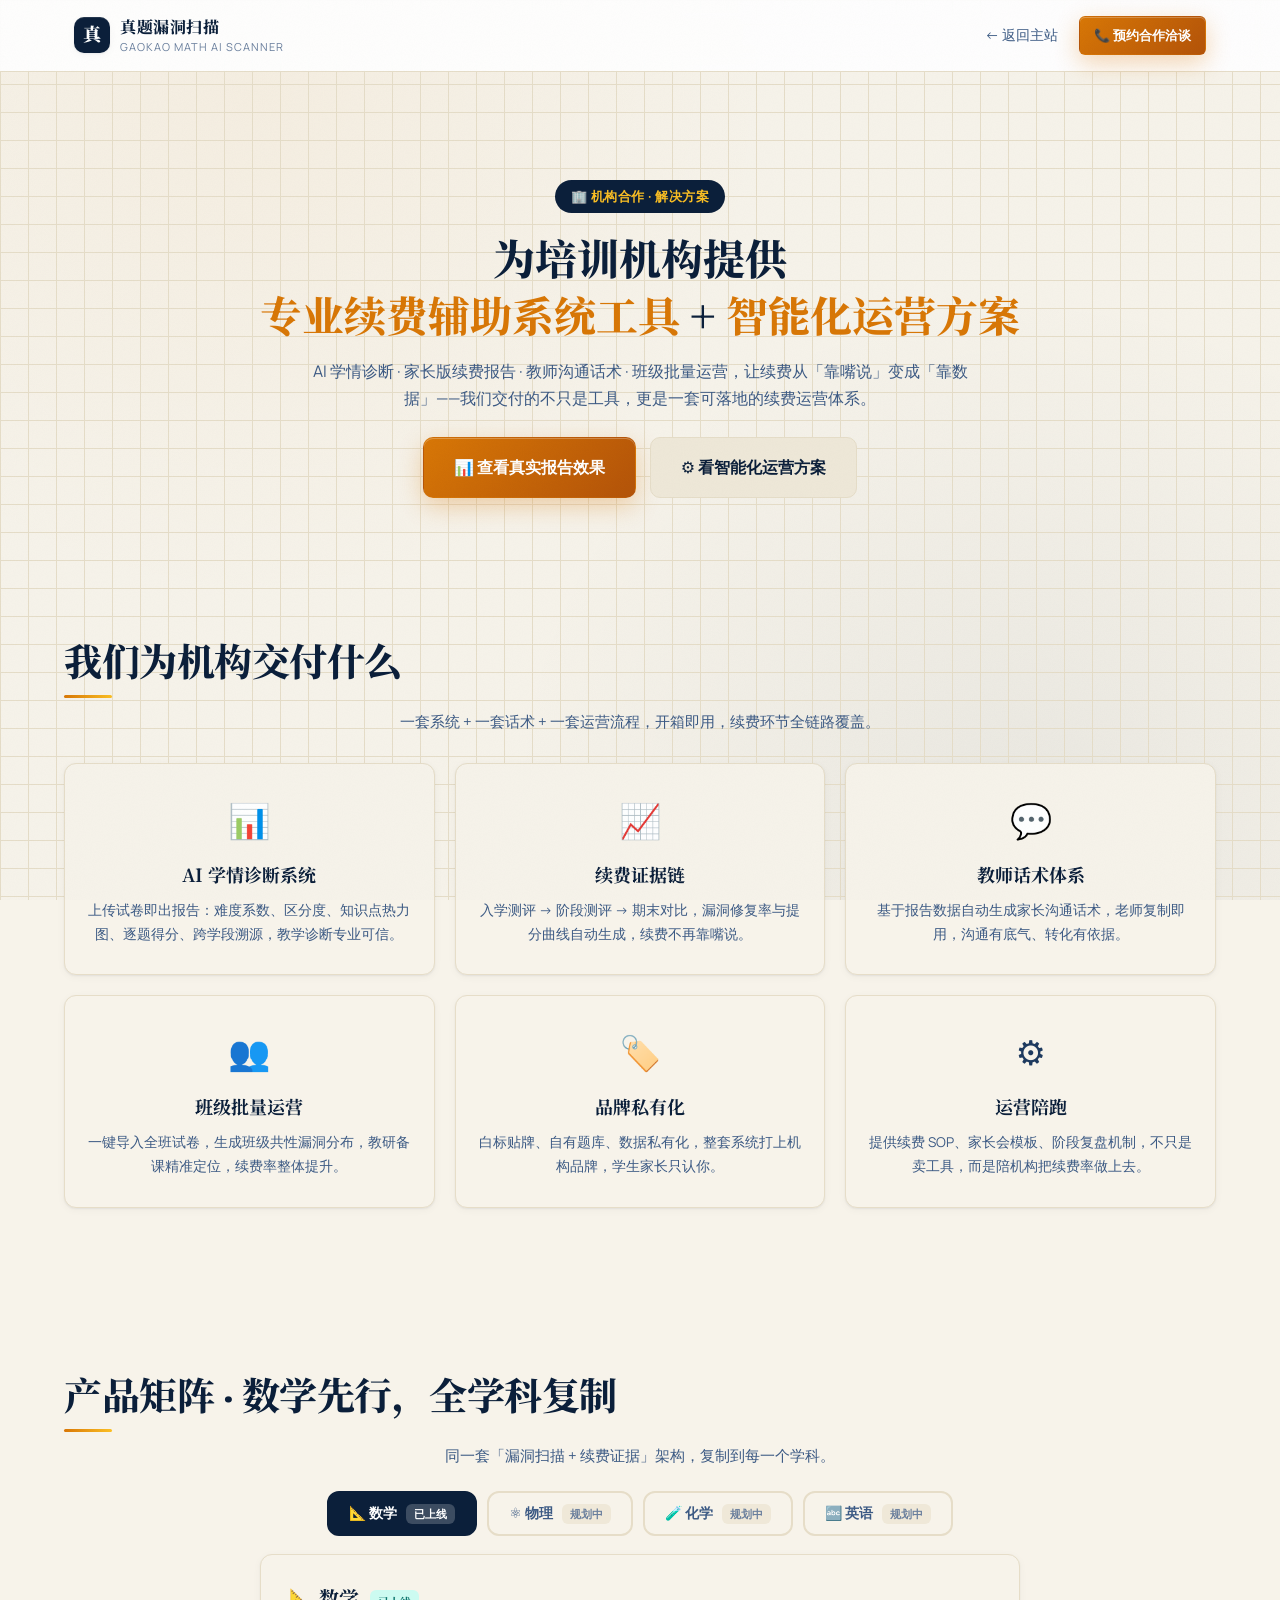
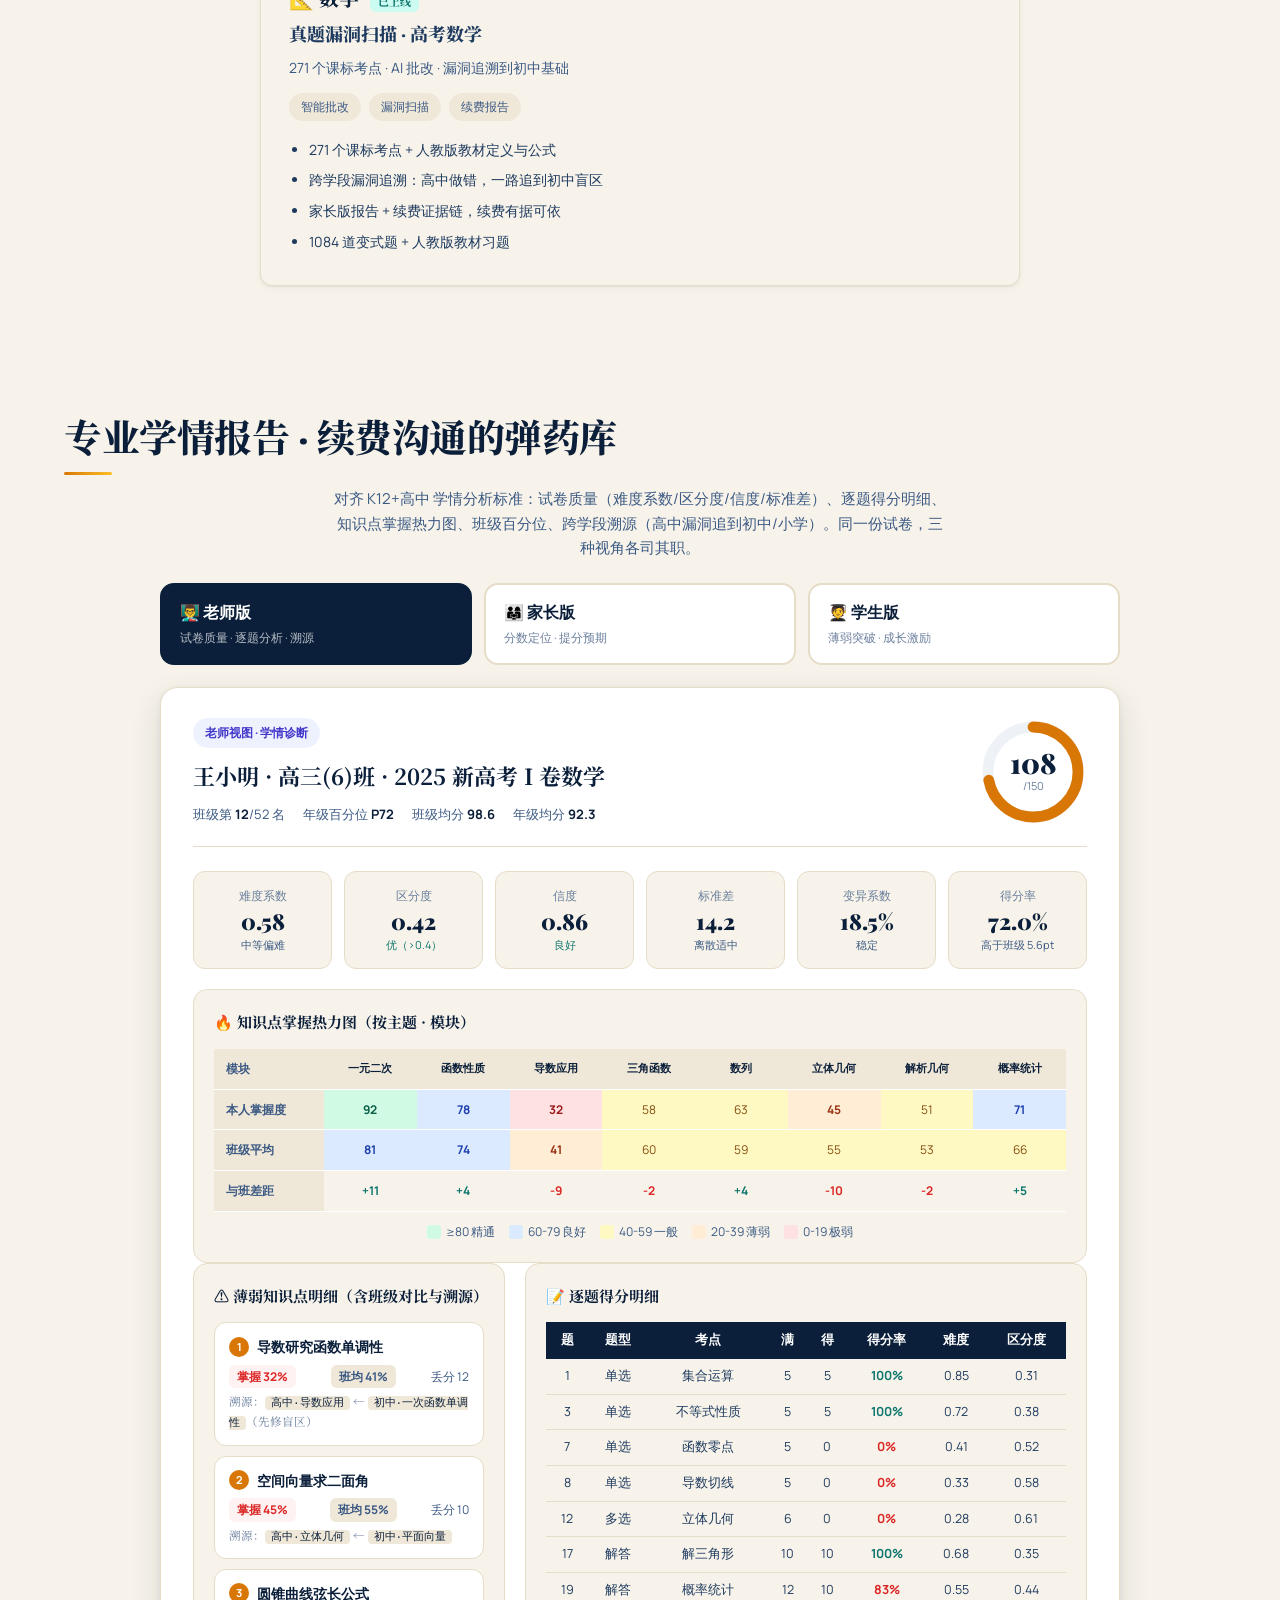
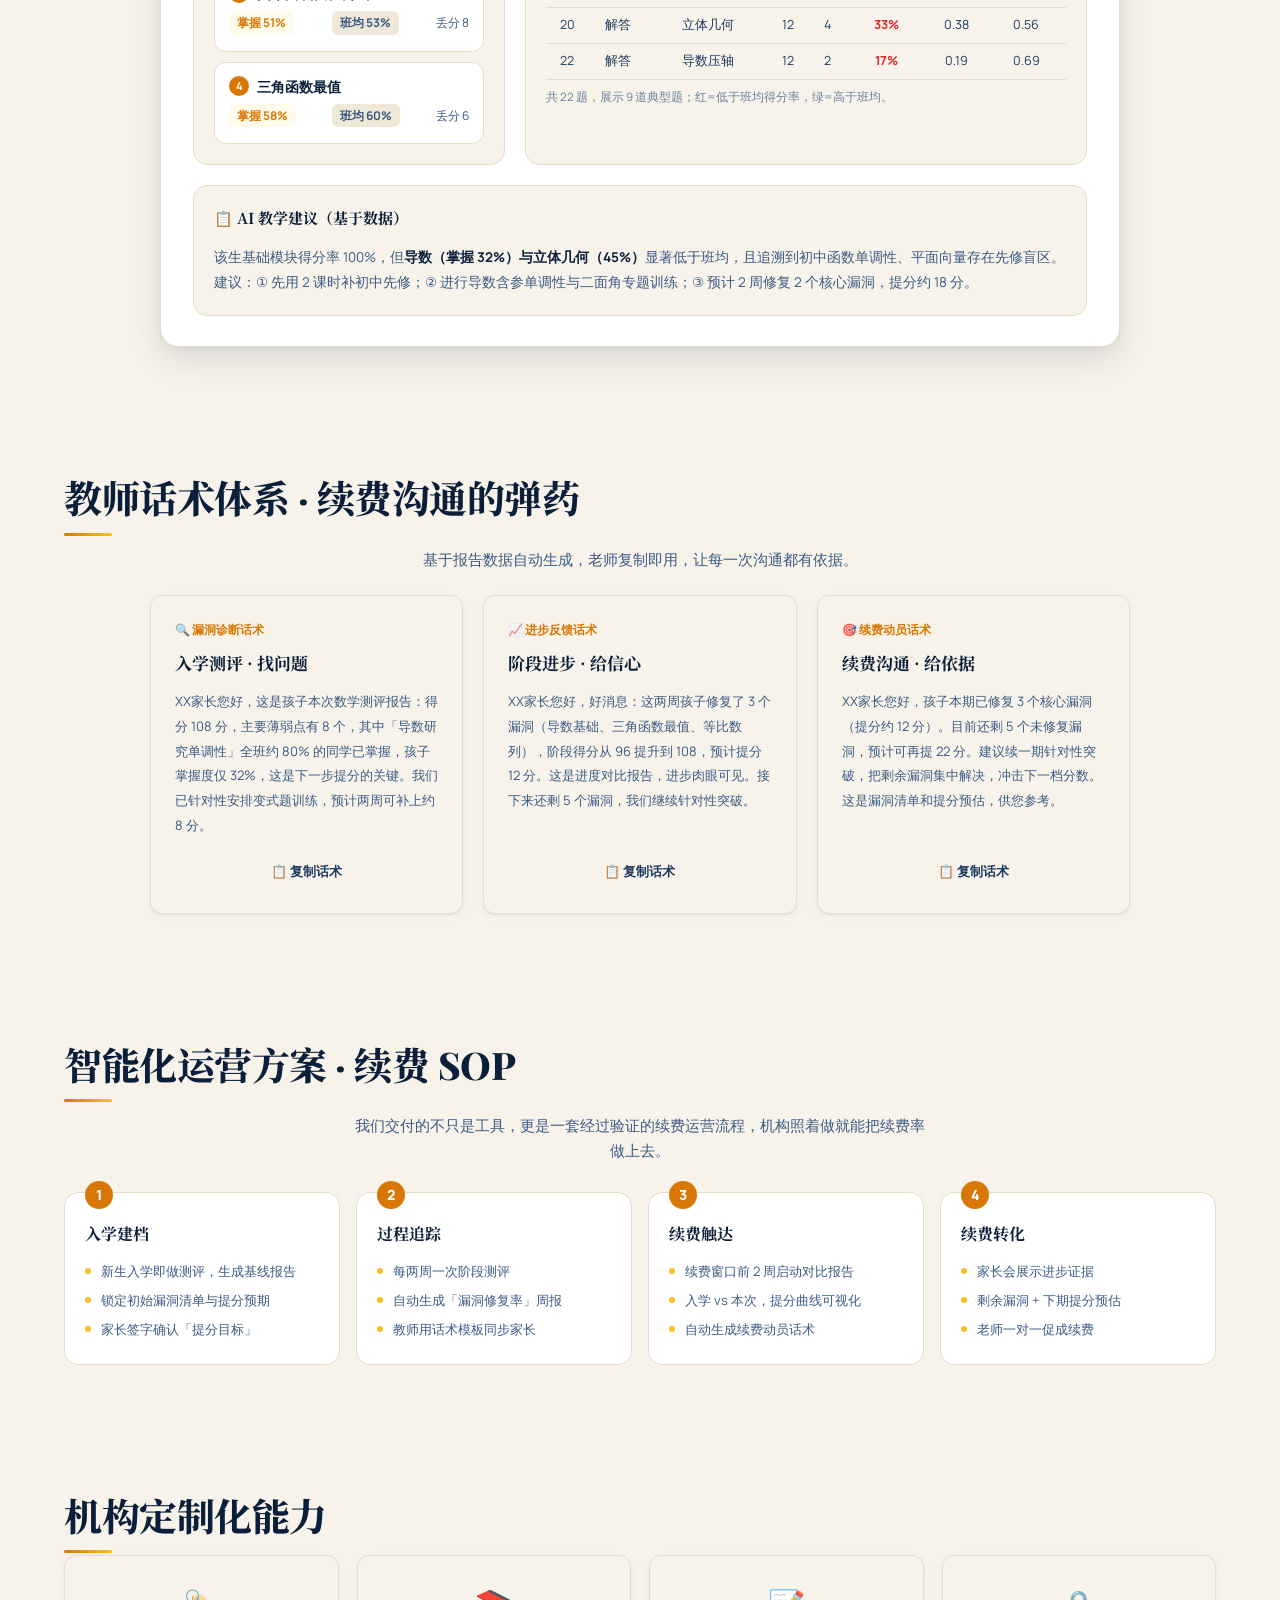
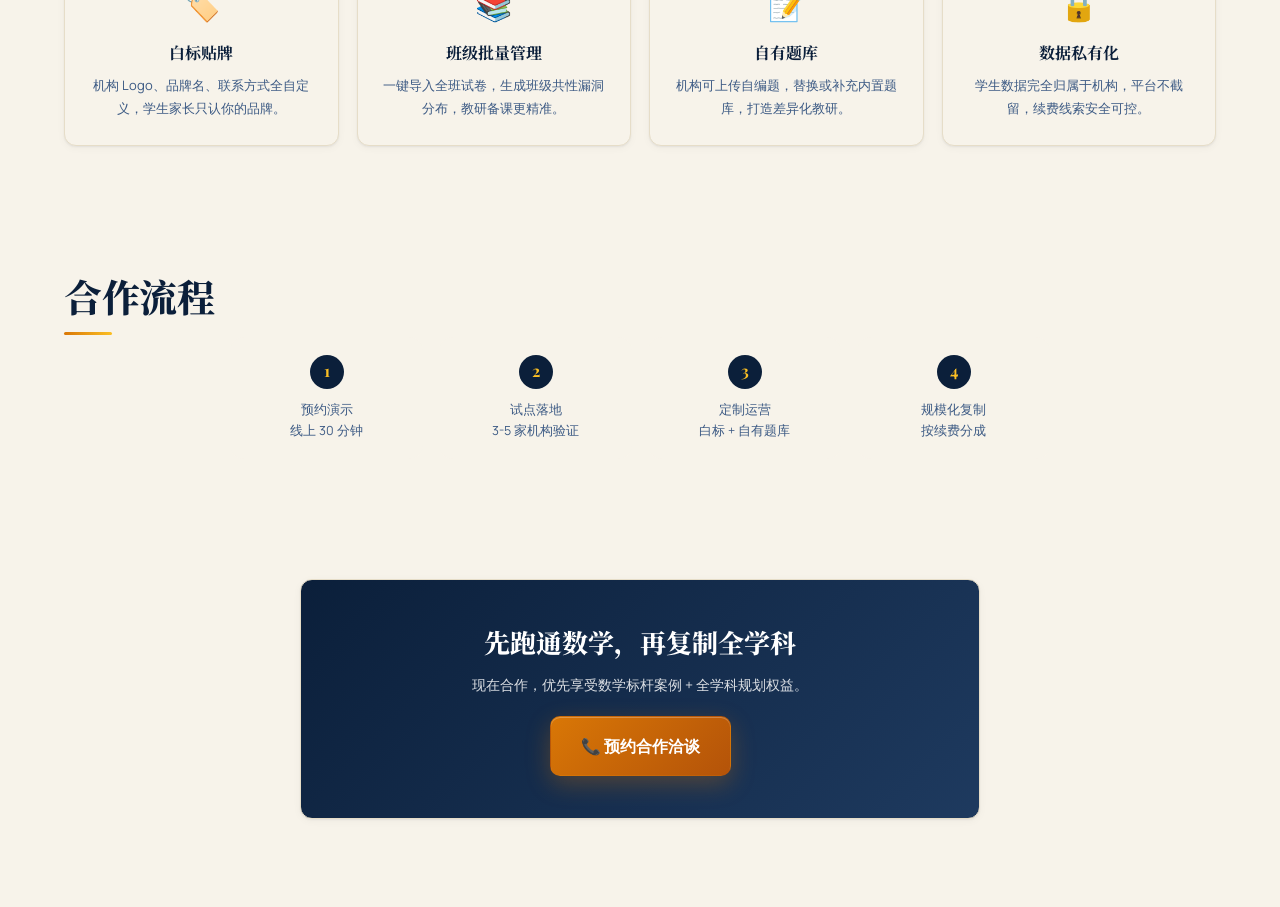
==== commit d9a76bdd: "docs: 修正知识点体系表述，区分高中考点与K12溯源 - 核心为高中数学271课标考点，K12用于跨学段溯源到初中/小学 - 统一'K12+高中'表述，避免误解为仅覆盖K12" ====
--- a/biz.html
+++ b/biz.html
@@ -126,7 +126,7 @@
 <section id="report">
   <div class="container">
     <h2 class="section-title" style="text-align:center;margin-top:56px">专业学情报告 · 续费沟通的弹药库</h2>
-    <p class="section-sub" style="text-align:center;max-width:620px;margin:10px auto 22px">对齐 K12 学情分析标准：试卷质量（难度系数/区分度/信度/标准差）、逐题得分明细、知识点掌握热力图、班级百分位、跨学段溯源。同一份试卷，三种视角各司其职。</p>
+    <p class="section-sub" style="text-align:center;max-width:620px;margin:10px auto 22px">对齐 K12+高中 学情分析标准：试卷质量（难度系数/区分度/信度/标准差）、逐题得分明细、知识点掌握热力图、班级百分位、跨学段溯源（高中漏洞追到初中/小学）。同一份试卷，三种视角各司其职。</p>
 
     <div class="biz-roles">
       <div class="biz-role-tabs" id="bizRoleTabs">
